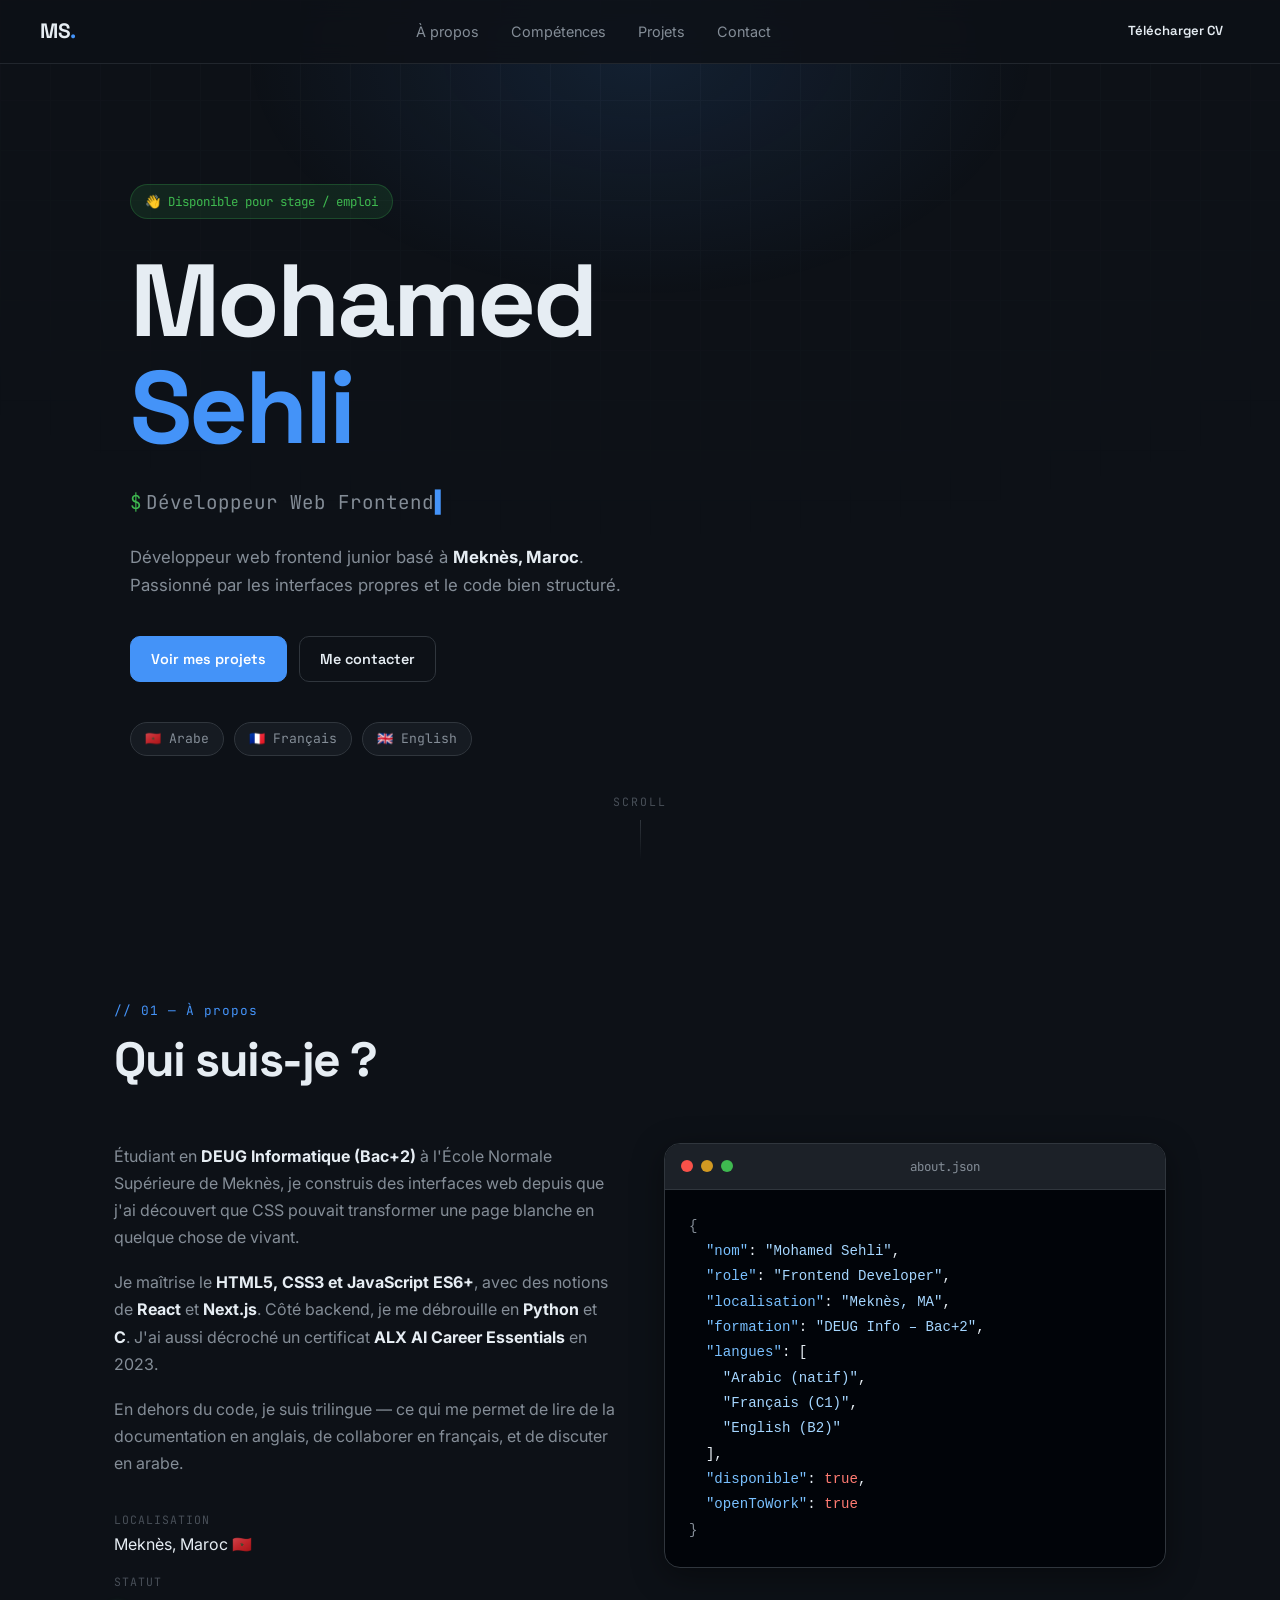
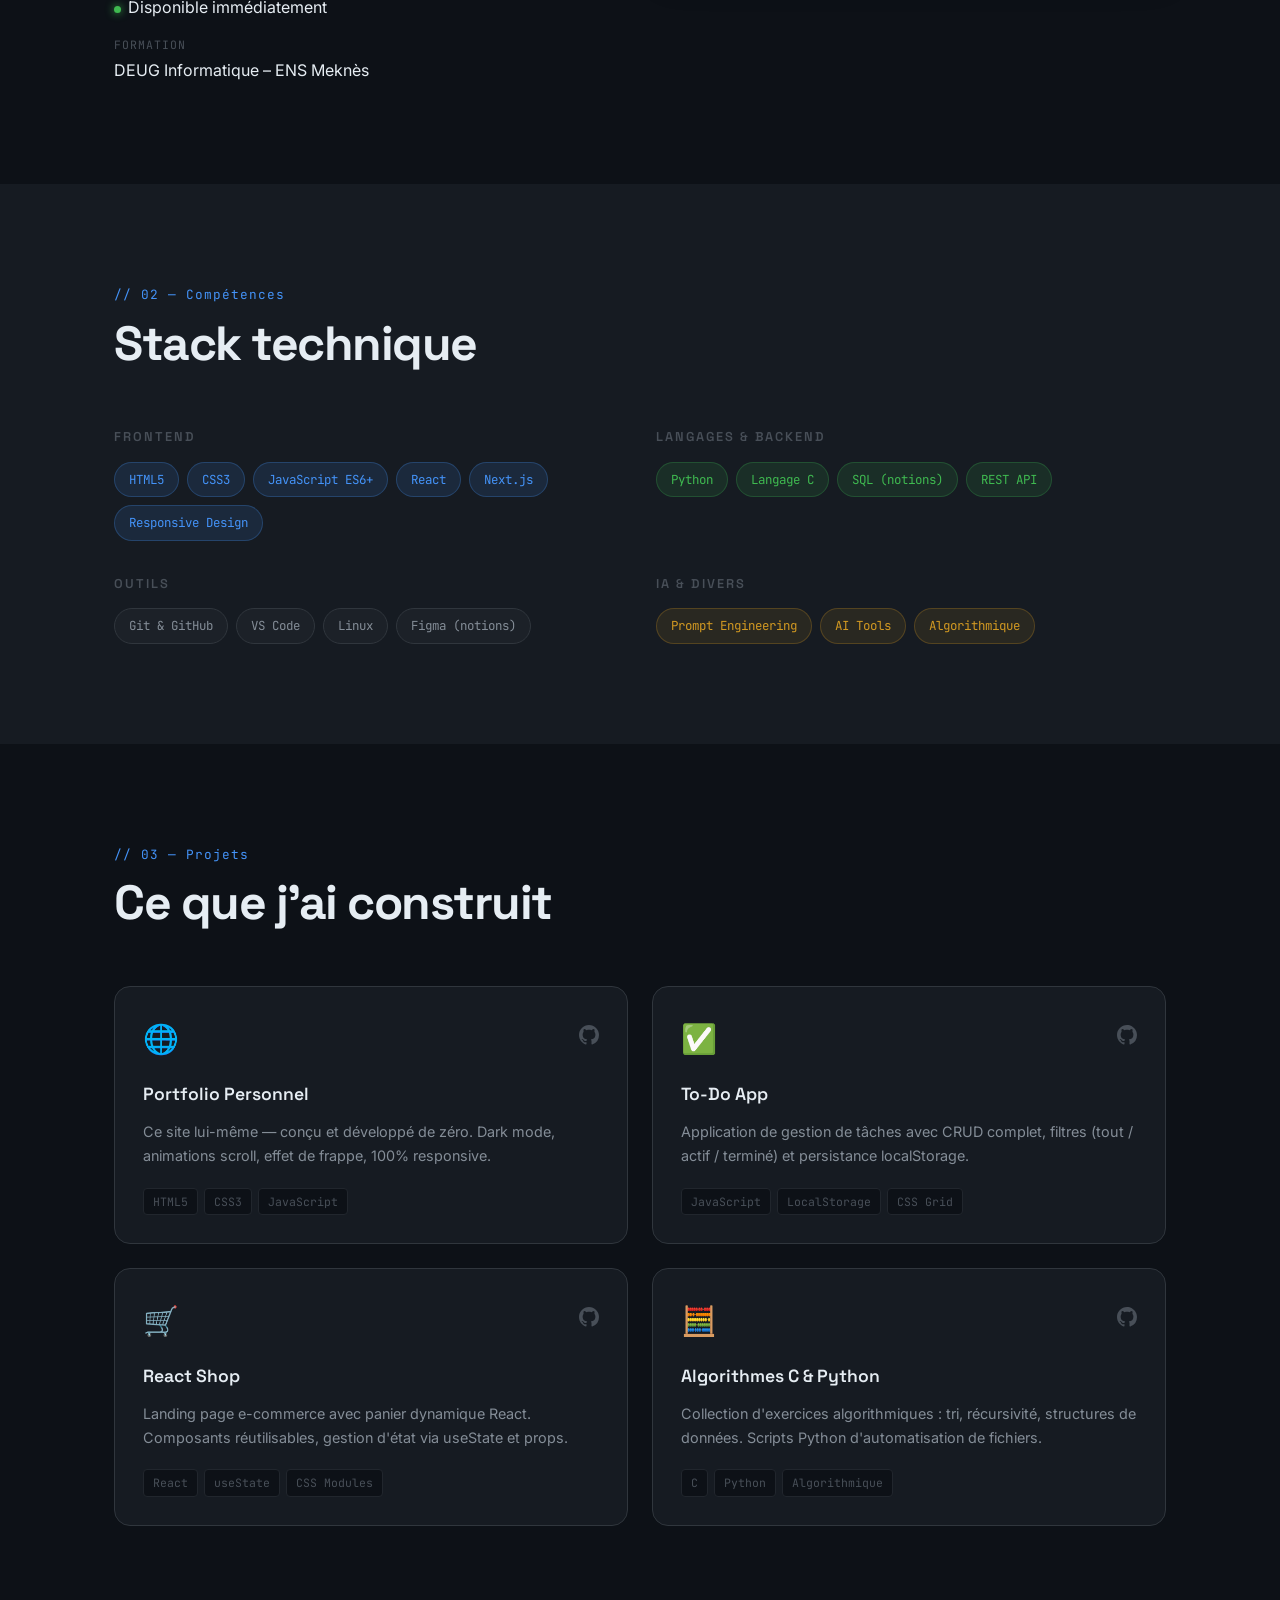
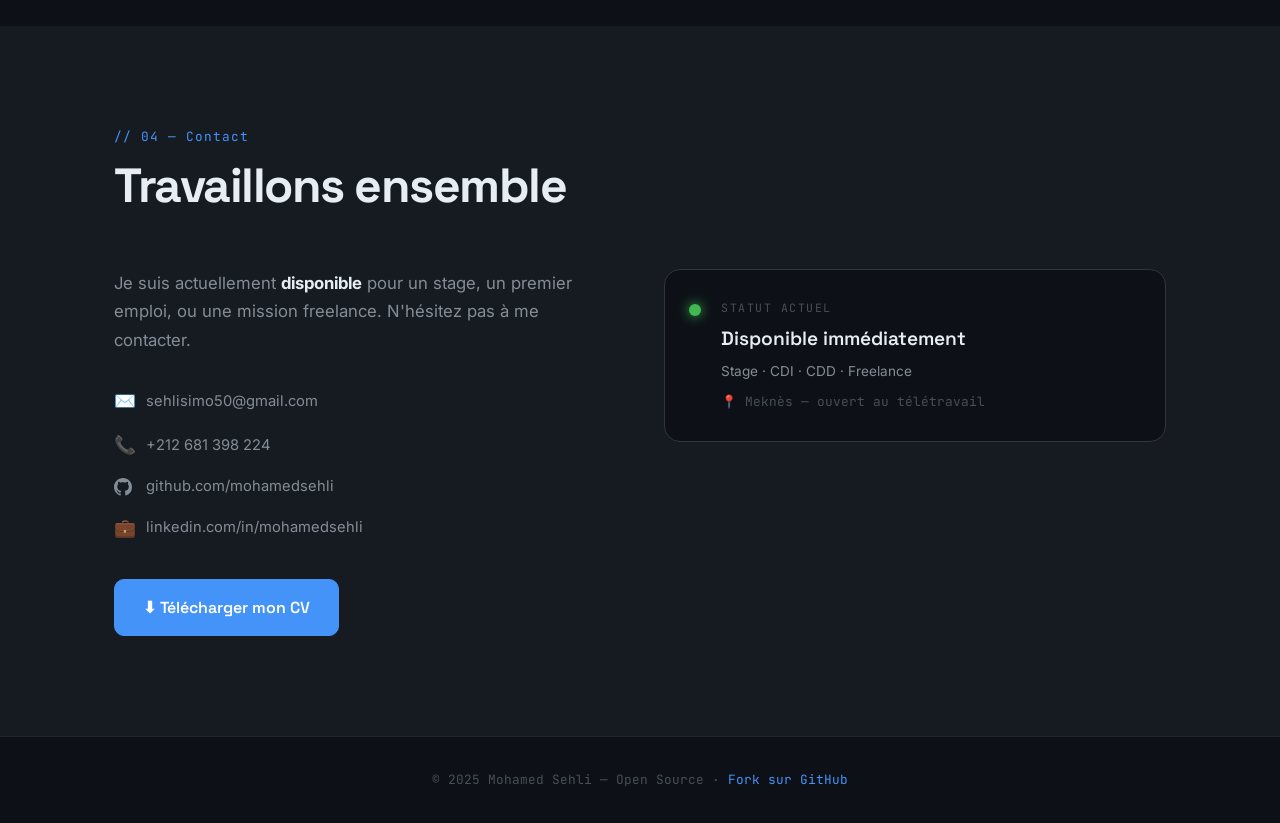
==== index.html @ 4b91928d "first commit" ====
<!DOCTYPE html>
<html lang="fr">
<head>
  <meta charset="UTF-8" />
  <meta name="viewport" content="width=device-width, initial-scale=1.0" />
  <title>Mohamed Sehli – Développeur Web Frontend</title>
  <meta name="description" content="Portfolio de Mohamed Sehli, développeur web frontend junior basé à Meknès, Maroc." />
  <link rel="preconnect" href="https://fonts.googleapis.com" />
  <link rel="preconnect" href="https://fonts.gstatic.com" crossorigin />
  <link href="https://fonts.googleapis.com/css2?family=Space+Grotesk:wght@400;500;600;700&family=Inter:wght@400;500&family=JetBrains+Mono:wght@400;500&display=swap" rel="stylesheet" />
  <link rel="stylesheet" href="style.css" />
</head>
<body>

  <!-- NAV -->
  <nav class="nav" id="nav">
    <div class="nav__logo">MS<span class="accent">.</span></div>
    <ul class="nav__links">
      <li><a href="#about">À propos</a></li>
      <li><a href="#skills">Compétences</a></li>
      <li><a href="#projects">Projets</a></li>
      <li><a href="#contact">Contact</a></li>
    </ul>
    <a href="cv/Mohamed_Sehli_CV_Dev.pdf" download class="btn btn--sm">
      Télécharger CV
    </a>
    <button class="nav__burger" id="burger" aria-label="Menu">
      <span></span><span></span><span></span>
    </button>
  </nav>

  <!-- MOBILE MENU -->
  <div class="mobile-menu" id="mobileMenu">
    <ul>
      <li><a href="#about" class="mobile-link">À propos</a></li>
      <li><a href="#skills" class="mobile-link">Compétences</a></li>
      <li><a href="#projects" class="mobile-link">Projets</a></li>
      <li><a href="#contact" class="mobile-link">Contact</a></li>
      <li><a href="cv/Mohamed_Sehli_CV_Dev.pdf" download class="btn btn--sm mobile-link">Télécharger CV</a></li>
    </ul>
  </div>

  <!-- HERO -->
  <section class="hero" id="home">
    <div class="hero__bg">
      <div class="hero__grid"></div>
      <div class="hero__glow"></div>
    </div>
    <div class="hero__content">
      <span class="hero__tag mono">👋 Disponible pour stage / emploi</span>
      <h1 class="hero__name">Mohamed<br /><span class="accent">Sehli</span></h1>
      <div class="hero__role mono">
        <span class="prompt">$ </span><span id="typed"></span><span class="cursor">▌</span>
      </div>
      <p class="hero__desc">
        Développeur web frontend junior basé à <strong>Meknès, Maroc</strong>.<br />
        Passionné par les interfaces propres et le code bien structuré.
      </p>
      <div class="hero__actions">
        <a href="#projects" class="btn btn--primary">Voir mes projets</a>
        <a href="#contact" class="btn btn--ghost">Me contacter</a>
      </div>
      <div class="hero__langs">
        <span class="lang-badge">🇲🇦 Arabe</span>
        <span class="lang-badge">🇫🇷 Français</span>
        <span class="lang-badge">🇬🇧 English</span>
      </div>
    </div>
    <div class="hero__scroll">
      <span>Scroll</span>
      <div class="hero__scroll-line"></div>
    </div>
  </section>

  <!-- ABOUT -->
  <section class="section" id="about">
    <div class="container">
      <div class="section__header reveal">
        <span class="section__eyebrow mono">// 01 — À propos</span>
        <h2 class="section__title">Qui suis-je ?</h2>
      </div>
      <div class="about__grid">
        <div class="about__text reveal">
          <p>
            Étudiant en <strong>DEUG Informatique (Bac+2)</strong> à l'École Normale Supérieure de Meknès,
            je construis des interfaces web depuis que j'ai découvert que CSS pouvait transformer
            une page blanche en quelque chose de vivant.
          </p>
          <p>
            Je maîtrise le <strong>HTML5, CSS3 et JavaScript ES6+</strong>, avec des notions de
            <strong>React</strong> et <strong>Next.js</strong>. Côté backend, je me débrouille en
            <strong>Python</strong> et <strong>C</strong>. J'ai aussi décroché un certificat
            <strong>ALX AI Career Essentials</strong> en 2023.
          </p>
          <p>
            En dehors du code, je suis trilingue — ce qui me permet de lire de la documentation
            en anglais, de collaborer en français, et de discuter en arabe.
          </p>
          <div class="about__meta">
            <div class="meta-item">
              <span class="meta-label mono">Localisation</span>
              <span>Meknès, Maroc 🇲🇦</span>
            </div>
            <div class="meta-item">
              <span class="meta-label mono">Statut</span>
              <span class="status-dot">Disponible immédiatement</span>
            </div>
            <div class="meta-item">
              <span class="meta-label mono">Formation</span>
              <span>DEUG Informatique – ENS Meknès</span>
            </div>
          </div>
        </div>
        <div class="about__card reveal">
          <div class="terminal">
            <div class="terminal__bar">
              <span class="dot dot--red"></span>
              <span class="dot dot--yellow"></span>
              <span class="dot dot--green"></span>
              <span class="terminal__title mono">about.json</span>
            </div>
            <pre class="terminal__code"><code><span class="t-brace">{</span>
  <span class="t-key">"nom"</span>: <span class="t-str">"Mohamed Sehli"</span>,
  <span class="t-key">"role"</span>: <span class="t-str">"Frontend Developer"</span>,
  <span class="t-key">"localisation"</span>: <span class="t-str">"Meknès, MA"</span>,
  <span class="t-key">"formation"</span>: <span class="t-str">"DEUG Info – Bac+2"</span>,
  <span class="t-key">"langues"</span>: [
    <span class="t-str">"Arabic (natif)"</span>,
    <span class="t-str">"Français (C1)"</span>,
    <span class="t-str">"English (B2)"</span>
  ],
  <span class="t-key">"disponible"</span>: <span class="t-bool">true</span>,
  <span class="t-key">"openToWork"</span>: <span class="t-bool">true</span>
<span class="t-brace">}</span></code></pre>
          </div>
        </div>
      </div>
    </div>
  </section>

  <!-- SKILLS -->
  <section class="section section--alt" id="skills">
    <div class="container">
      <div class="section__header reveal">
        <span class="section__eyebrow mono">// 02 — Compétences</span>
        <h2 class="section__title">Stack technique</h2>
      </div>
      <div class="skills__grid">
        <div class="skill-group reveal">
          <h3 class="skill-group__title">Frontend</h3>
          <div class="skill-tags">
            <span class="skill-tag skill-tag--primary">HTML5</span>
            <span class="skill-tag skill-tag--primary">CSS3</span>
            <span class="skill-tag skill-tag--primary">JavaScript ES6+</span>
            <span class="skill-tag skill-tag--primary">React</span>
            <span class="skill-tag skill-tag--primary">Next.js</span>
            <span class="skill-tag skill-tag--primary">Responsive Design</span>
          </div>
        </div>
        <div class="skill-group reveal">
          <h3 class="skill-group__title">Langages & Backend</h3>
          <div class="skill-tags">
            <span class="skill-tag skill-tag--secondary">Python</span>
            <span class="skill-tag skill-tag--secondary">Langage C</span>
            <span class="skill-tag skill-tag--secondary">SQL (notions)</span>
            <span class="skill-tag skill-tag--secondary">REST API</span>
          </div>
        </div>
        <div class="skill-group reveal">
          <h3 class="skill-group__title">Outils</h3>
          <div class="skill-tags">
            <span class="skill-tag skill-tag--neutral">Git & GitHub</span>
            <span class="skill-tag skill-tag--neutral">VS Code</span>
            <span class="skill-tag skill-tag--neutral">Linux</span>
            <span class="skill-tag skill-tag--neutral">Figma (notions)</span>
          </div>
        </div>
        <div class="skill-group reveal">
          <h3 class="skill-group__title">IA & Divers</h3>
          <div class="skill-tags">
            <span class="skill-tag skill-tag--accent">Prompt Engineering</span>
            <span class="skill-tag skill-tag--accent">AI Tools</span>
            <span class="skill-tag skill-tag--accent">Algorithmique</span>
          </div>
        </div>
      </div>
    </div>
  </section>

  <!-- PROJECTS -->
  <section class="section" id="projects">
    <div class="container">
      <div class="section__header reveal">
        <span class="section__eyebrow mono">// 03 — Projets</span>
        <h2 class="section__title">Ce que j'ai construit</h2>
      </div>
      <div class="projects__grid">

        <article class="project-card reveal">
          <div class="project-card__header">
            <div class="project-card__icon">🌐</div>
            <div class="project-card__links">
              <a href="https://github.com/mohamedsehli/portfolio" target="_blank" rel="noopener" title="Code source">
                <svg width="20" height="20" viewBox="0 0 24 24" fill="currentColor"><path d="M12 0C5.37 0 0 5.37 0 12c0 5.31 3.435 9.795 8.205 11.385.6.105.825-.255.825-.57 0-.285-.015-1.23-.015-2.235-3.015.555-3.795-.735-4.035-1.41-.135-.345-.72-1.41-1.23-1.695-.42-.225-1.02-.78-.015-.795.945-.015 1.62.87 1.845 1.23 1.08 1.815 2.805 1.305 3.495.99.105-.78.42-1.305.765-1.605-2.67-.3-5.46-1.335-5.46-5.925 0-1.305.465-2.385 1.23-3.225-.12-.3-.54-1.53.12-3.18 0 0 1.005-.315 3.3 1.23.96-.27 1.98-.405 3-.405s2.04.135 3 .405c2.295-1.56 3.3-1.23 3.3-1.23.66 1.65.24 2.88.12 3.18.765.84 1.23 1.905 1.23 3.225 0 4.605-2.805 5.625-5.475 5.925.435.375.81 1.095.81 2.22 0 1.605-.015 2.895-.015 3.3 0 .315.225.69.825.57A12.02 12.02 0 0 0 24 12c0-6.63-5.37-12-12-12z"/></svg>
              </a>
            </div>
          </div>
          <h3 class="project-card__title">Portfolio Personnel</h3>
          <p class="project-card__desc">
            Ce site lui-même — conçu et développé de zéro. Dark mode, animations scroll, effet de frappe, 100% responsive.
          </p>
          <div class="project-card__stack">
            <span class="stack-tag">HTML5</span>
            <span class="stack-tag">CSS3</span>
            <span class="stack-tag">JavaScript</span>
          </div>
        </article>

        <article class="project-card reveal">
          <div class="project-card__header">
            <div class="project-card__icon">✅</div>
            <div class="project-card__links">
              <a href="https://github.com/mohamedsehli/todo-app" target="_blank" rel="noopener" title="Code source">
                <svg width="20" height="20" viewBox="0 0 24 24" fill="currentColor"><path d="M12 0C5.37 0 0 5.37 0 12c0 5.31 3.435 9.795 8.205 11.385.6.105.825-.255.825-.57 0-.285-.015-1.23-.015-2.235-3.015.555-3.795-.735-4.035-1.41-.135-.345-.72-1.41-1.23-1.695-.42-.225-1.02-.78-.015-.795.945-.015 1.62.87 1.845 1.23 1.08 1.815 2.805 1.305 3.495.99.105-.78.42-1.305.765-1.605-2.67-.3-5.46-1.335-5.46-5.925 0-1.305.465-2.385 1.23-3.225-.12-.3-.54-1.53.12-3.18 0 0 1.005-.315 3.3 1.23.96-.27 1.98-.405 3-.405s2.04.135 3 .405c2.295-1.56 3.3-1.23 3.3-1.23.66 1.65.24 2.88.12 3.18.765.84 1.23 1.905 1.23 3.225 0 4.605-2.805 5.625-5.475 5.925.435.375.81 1.095.81 2.22 0 1.605-.015 2.895-.015 3.3 0 .315.225.69.825.57A12.02 12.02 0 0 0 24 12c0-6.63-5.37-12-12-12z"/></svg>
              </a>
            </div>
          </div>
          <h3 class="project-card__title">To-Do App</h3>
          <p class="project-card__desc">
            Application de gestion de tâches avec CRUD complet, filtres (tout / actif / terminé) et persistance localStorage.
          </p>
          <div class="project-card__stack">
            <span class="stack-tag">JavaScript</span>
            <span class="stack-tag">LocalStorage</span>
            <span class="stack-tag">CSS Grid</span>
          </div>
        </article>

        <article class="project-card reveal">
          <div class="project-card__header">
            <div class="project-card__icon">🛒</div>
            <div class="project-card__links">
              <a href="https://github.com/mohamedsehli/react-shop" target="_blank" rel="noopener" title="Code source">
                <svg width="20" height="20" viewBox="0 0 24 24" fill="currentColor"><path d="M12 0C5.37 0 0 5.37 0 12c0 5.31 3.435 9.795 8.205 11.385.6.105.825-.255.825-.57 0-.285-.015-1.23-.015-2.235-3.015.555-3.795-.735-4.035-1.41-.135-.345-.72-1.41-1.23-1.695-.42-.225-1.02-.78-.015-.795.945-.015 1.62.87 1.845 1.23 1.08 1.815 2.805 1.305 3.495.99.105-.78.42-1.305.765-1.605-2.67-.3-5.46-1.335-5.46-5.925 0-1.305.465-2.385 1.23-3.225-.12-.3-.54-1.53.12-3.18 0 0 1.005-.315 3.3 1.23.96-.27 1.98-.405 3-.405s2.04.135 3 .405c2.295-1.56 3.3-1.23 3.3-1.23.66 1.65.24 2.88.12 3.18.765.84 1.23 1.905 1.23 3.225 0 4.605-2.805 5.625-5.475 5.925.435.375.81 1.095.81 2.22 0 1.605-.015 2.895-.015 3.3 0 .315.225.69.825.57A12.02 12.02 0 0 0 24 12c0-6.63-5.37-12-12-12z"/></svg>
              </a>
            </div>
          </div>
          <h3 class="project-card__title">React Shop</h3>
          <p class="project-card__desc">
            Landing page e-commerce avec panier dynamique React. Composants réutilisables, gestion d'état via useState et props.
          </p>
          <div class="project-card__stack">
            <span class="stack-tag">React</span>
            <span class="stack-tag">useState</span>
            <span class="stack-tag">CSS Modules</span>
          </div>
        </article>

        <article class="project-card reveal">
          <div class="project-card__header">
            <div class="project-card__icon">🧮</div>
            <div class="project-card__links">
              <a href="https://github.com/mohamedsehli/algorithms-c-python" target="_blank" rel="noopener" title="Code source">
                <svg width="20" height="20" viewBox="0 0 24 24" fill="currentColor"><path d="M12 0C5.37 0 0 5.37 0 12c0 5.31 3.435 9.795 8.205 11.385.6.105.825-.255.825-.57 0-.285-.015-1.23-.015-2.235-3.015.555-3.795-.735-4.035-1.41-.135-.345-.72-1.41-1.23-1.695-.42-.225-1.02-.78-.015-.795.945-.015 1.62.87 1.845 1.23 1.08 1.815 2.805 1.305 3.495.99.105-.78.42-1.305.765-1.605-2.67-.3-5.46-1.335-5.46-5.925 0-1.305.465-2.385 1.23-3.225-.12-.3-.54-1.53.12-3.18 0 0 1.005-.315 3.3 1.23.96-.27 1.98-.405 3-.405s2.04.135 3 .405c2.295-1.56 3.3-1.23 3.3-1.23.66 1.65.24 2.88.12 3.18.765.84 1.23 1.905 1.23 3.225 0 4.605-2.805 5.625-5.475 5.925.435.375.81 1.095.81 2.22 0 1.605-.015 2.895-.015 3.3 0 .315.225.69.825.57A12.02 12.02 0 0 0 24 12c0-6.63-5.37-12-12-12z"/></svg>
              </a>
            </div>
          </div>
          <h3 class="project-card__title">Algorithmes C & Python</h3>
          <p class="project-card__desc">
            Collection d'exercices algorithmiques : tri, récursivité, structures de données. Scripts Python d'automatisation de fichiers.
          </p>
          <div class="project-card__stack">
            <span class="stack-tag">C</span>
            <span class="stack-tag">Python</span>
            <span class="stack-tag">Algorithmique</span>
          </div>
        </article>

      </div>
    </div>
  </section>

  <!-- CONTACT -->
  <section class="section section--alt" id="contact">
    <div class="container">
      <div class="section__header reveal">
        <span class="section__eyebrow mono">// 04 — Contact</span>
        <h2 class="section__title">Travaillons ensemble</h2>
      </div>
      <div class="contact__grid">
        <div class="contact__text reveal">
          <p>
            Je suis actuellement <strong>disponible</strong> pour un stage, un premier emploi,
            ou une mission freelance. N'hésitez pas à me contacter.
          </p>
          <div class="contact__links">
            <a href="mailto:sehlisimo50@gmail.com" class="contact-link">
              <span class="contact-link__icon">✉️</span>
              <span>sehlisimo50@gmail.com</span>
            </a>
            <a href="tel:+212681398224" class="contact-link">
              <span class="contact-link__icon">📞</span>
              <span>+212 681 398 224</span>
            </a>
            <a href="https://github.com/mohamedsehli" target="_blank" rel="noopener" class="contact-link">
              <span class="contact-link__icon">
                <svg width="18" height="18" viewBox="0 0 24 24" fill="currentColor"><path d="M12 0C5.37 0 0 5.37 0 12c0 5.31 3.435 9.795 8.205 11.385.6.105.825-.255.825-.57 0-.285-.015-1.23-.015-2.235-3.015.555-3.795-.735-4.035-1.41-.135-.345-.72-1.41-1.23-1.695-.42-.225-1.02-.78-.015-.795.945-.015 1.62.87 1.845 1.23 1.08 1.815 2.805 1.305 3.495.99.105-.78.42-1.305.765-1.605-2.67-.3-5.46-1.335-5.46-5.925 0-1.305.465-2.385 1.23-3.225-.12-.3-.54-1.53.12-3.18 0 0 1.005-.315 3.3 1.23.96-.27 1.98-.405 3-.405s2.04.135 3 .405c2.295-1.56 3.3-1.23 3.3-1.23.66 1.65.24 2.88.12 3.18.765.84 1.23 1.905 1.23 3.225 0 4.605-2.805 5.625-5.475 5.925.435.375.81 1.095.81 2.22 0 1.605-.015 2.895-.015 3.3 0 .315.225.69.825.57A12.02 12.02 0 0 0 24 12c0-6.63-5.37-12-12-12z"/></svg>
              </span>
              <span>github.com/mohamedsehli</span>
            </a>
            <a href="https://linkedin.com/in/mohamedsehli" target="_blank" rel="noopener" class="contact-link">
              <span class="contact-link__icon">💼</span>
              <span>linkedin.com/in/mohamedsehli</span>
            </a>
          </div>
          <a href="cv/Mohamed_Sehli_CV_Dev.pdf" download class="btn btn--primary btn--lg">
            ⬇ Télécharger mon CV
          </a>
        </div>
        <div class="contact__card reveal">
          <div class="availability-card">
            <div class="availability-card__dot"></div>
            <div>
              <p class="availability-card__label mono">Statut actuel</p>
              <p class="availability-card__status">Disponible immédiatement</p>
              <p class="availability-card__detail">Stage · CDI · CDD · Freelance</p>
              <p class="availability-card__location">📍 Meknès — ouvert au télétravail</p>
            </div>
          </div>
        </div>
      </div>
    </div>
  </section>

  <!-- FOOTER -->
  <footer class="footer">
    <div class="container">
      <p class="mono">© 2025 Mohamed Sehli — Open Source · <a href="https://github.com/mohamedsehli/portfolio" target="_blank" rel="noopener">Fork sur GitHub</a></p>
    </div>
  </footer>

  <script src="script.js"></script>
</body>
</html>
---- style.css ----
/* ─────────────────────────────────────────
   TOKENS
───────────────────────────────────────── */
:root {
  --bg:          #0D1117;
  --surface:     #161B22;
  --surface-2:   #1C2128;
  --border:      #30363D;
  --border-soft: #21262D;
  --accent:      #4493F8;
  --accent-dim:  rgba(68,147,248,.12);
  --green:       #3FB950;
  --green-dim:   rgba(63,185,80,.12);
  --yellow:      #D29922;
  --red:         #F85149;
  --text:        #E6EDF3;
  --text-muted:  #848D97;
  --text-faint:  #484F58;
  --mono:        'JetBrains Mono', monospace;
  --sans:        'Space Grotesk', sans-serif;
  --body:        'Inter', sans-serif;
  --radius:      10px;
  --radius-lg:   16px;
  --shadow:      0 8px 32px rgba(0,0,0,.4);
}

/* ─────────────────────────────────────────
   RESET
───────────────────────────────────────── */
*, *::before, *::after { box-sizing: border-box; margin: 0; padding: 0; }
html { scroll-behavior: smooth; }
body {
  background: var(--bg);
  color: var(--text);
  font-family: var(--body);
  font-size: 1rem;
  line-height: 1.7;
  overflow-x: hidden;
}
a { color: inherit; text-decoration: none; }
img { display: block; max-width: 100%; }
ul { list-style: none; }

/* ─────────────────────────────────────────
   UTILITIES
───────────────────────────────────────── */
.container { max-width: 1100px; margin: 0 auto; padding: 0 24px; }
.mono { font-family: var(--mono); }
.accent { color: var(--accent); }

/* ─────────────────────────────────────────
   BUTTONS
───────────────────────────────────────── */
.btn {
  display: inline-flex;
  align-items: center;
  gap: 8px;
  padding: 10px 20px;
  border-radius: var(--radius);
  font-family: var(--sans);
  font-weight: 600;
  font-size: .9rem;
  cursor: pointer;
  transition: all .2s;
  border: 1.5px solid transparent;
}
.btn--sm { padding: 7px 16px; font-size: .82rem; }
.btn--lg { padding: 14px 28px; font-size: 1rem; }
.btn--primary {
  background: var(--accent);
  color: #fff;
  border-color: var(--accent);
}
.btn--primary:hover { background: #5BA3FF; transform: translateY(-1px); box-shadow: 0 4px 20px rgba(68,147,248,.35); }
.btn--ghost {
  background: transparent;
  color: var(--text);
  border-color: var(--border);
}
.btn--ghost:hover { border-color: var(--accent); color: var(--accent); }
.btn--sm.btn--ghost {
  color: var(--text-muted);
  border-color: var(--border);
  font-family: var(--mono);
}
.btn--sm.btn--ghost:hover { color: var(--accent); border-color: var(--accent); }

/* ─────────────────────────────────────────
   NAV
───────────────────────────────────────── */
.nav {
  position: fixed;
  top: 0; left: 0; right: 0;
  z-index: 100;
  display: flex;
  align-items: center;
  justify-content: space-between;
  padding: 0 40px;
  height: 64px;
  background: rgba(13,17,23,.85);
  backdrop-filter: blur(12px);
  border-bottom: 1px solid var(--border-soft);
  transition: background .3s;
}
.nav--scrolled { border-bottom-color: var(--border); }
.nav__logo {
  font-family: var(--sans);
  font-weight: 700;
  font-size: 1.3rem;
  letter-spacing: -0.5px;
}
.nav__links {
  display: flex;
  gap: 32px;
}
.nav__links a {
  font-size: .9rem;
  color: var(--text-muted);
  font-family: var(--body);
  transition: color .2s;
}
.nav__links a:hover { color: var(--text); }
.nav__burger {
  display: none;
  flex-direction: column;
  gap: 5px;
  background: none;
  border: none;
  cursor: pointer;
  padding: 4px;
}
.nav__burger span {
  display: block;
  width: 22px;
  height: 2px;
  background: var(--text);
  border-radius: 2px;
  transition: all .3s;
}

/* ─────────────────────────────────────────
   MOBILE MENU
───────────────────────────────────────── */
.mobile-menu {
  display: none;
  position: fixed;
  top: 64px; left: 0; right: 0;
  background: var(--surface);
  border-bottom: 1px solid var(--border);
  z-index: 99;
  padding: 16px 24px 24px;
}
.mobile-menu.open { display: block; }
.mobile-menu ul { display: flex; flex-direction: column; gap: 12px; }
.mobile-menu a {
  display: block;
  padding: 10px 0;
  color: var(--text-muted);
  font-size: 1rem;
  border-bottom: 1px solid var(--border-soft);
  transition: color .2s;
}
.mobile-menu a:hover { color: var(--text); }

/* ─────────────────────────────────────────
   HERO
───────────────────────────────────────── */
.hero {
  position: relative;
  min-height: 100vh;
  display: flex;
  flex-direction: column;
  align-items: flex-start;
  justify-content: center;
  padding: 120px 40px 80px;
  max-width: 1100px;
  margin: 0 auto;
  overflow: hidden;
}
.hero__bg {
  position: fixed;
  inset: 0;
  z-index: -1;
  pointer-events: none;
}
.hero__grid {
  position: absolute;
  inset: 0;
  background-image:
    linear-gradient(var(--border-soft) 1px, transparent 1px),
    linear-gradient(90deg, var(--border-soft) 1px, transparent 1px);
  background-size: 50px 50px;
  opacity: .35;
  mask-image: radial-gradient(ellipse 80% 60% at 50% 0%, black, transparent);
}
.hero__glow {
  position: absolute;
  top: -200px;
  left: 50%;
  transform: translateX(-50%);
  width: 800px;
  height: 500px;
  background: radial-gradient(ellipse at center, rgba(68,147,248,.12), transparent 70%);
}
.hero__tag {
  display: inline-flex;
  align-items: center;
  gap: 8px;
  background: var(--green-dim);
  color: var(--green);
  border: 1px solid rgba(63,185,80,.25);
  border-radius: 100px;
  padding: 6px 14px;
  font-size: .78rem;
  margin-bottom: 28px;
}
.hero__name {
  font-family: var(--sans);
  font-weight: 700;
  font-size: clamp(3rem, 8vw, 6.5rem);
  line-height: 1.05;
  letter-spacing: -3px;
  margin-bottom: 24px;
}
.hero__role {
  font-family: var(--mono);
  font-size: clamp(.95rem, 2vw, 1.2rem);
  color: var(--text-muted);
  margin-bottom: 24px;
  display: flex;
  align-items: center;
  gap: 0;
}
.prompt { color: var(--green); margin-right: 4px; }
.cursor {
  color: var(--accent);
  animation: blink .8s step-end infinite;
  margin-left: 1px;
}
@keyframes blink { 50% { opacity: 0; } }
.hero__desc {
  max-width: 520px;
  color: var(--text-muted);
  font-size: 1.05rem;
  margin-bottom: 36px;
  line-height: 1.7;
}
.hero__desc strong { color: var(--text); }
.hero__actions { display: flex; gap: 12px; flex-wrap: wrap; margin-bottom: 40px; }
.hero__langs {
  display: flex;
  gap: 10px;
  flex-wrap: wrap;
}
.lang-badge {
  background: var(--surface);
  border: 1px solid var(--border);
  border-radius: 100px;
  padding: 5px 14px;
  font-size: .82rem;
  color: var(--text-muted);
  font-family: var(--mono);
}
.hero__scroll {
  position: absolute;
  bottom: 40px;
  left: 50%;
  transform: translateX(-50%);
  display: flex;
  flex-direction: column;
  align-items: center;
  gap: 8px;
  color: var(--text-faint);
  font-family: var(--mono);
  font-size: .72rem;
  letter-spacing: 2px;
  text-transform: uppercase;
}
.hero__scroll-line {
  width: 1px;
  height: 40px;
  background: linear-gradient(to bottom, var(--border), transparent);
  animation: scrollDrop 2s ease-in-out infinite;
}
@keyframes scrollDrop {
  0%, 100% { transform: scaleY(1); opacity: 1; }
  50% { transform: scaleY(.6); opacity: .4; }
}

/* ─────────────────────────────────────────
   SECTIONS
───────────────────────────────────────── */
.section { padding: 100px 0; }
.section--alt { background: var(--surface); }
.section__header { margin-bottom: 56px; }
.section__eyebrow {
  display: block;
  font-size: .8rem;
  color: var(--accent);
  margin-bottom: 12px;
  letter-spacing: 1px;
}
.section__title {
  font-family: var(--sans);
  font-weight: 700;
  font-size: clamp(2rem, 4vw, 3rem);
  letter-spacing: -1.5px;
  line-height: 1.1;
}

/* ─────────────────────────────────────────
   ABOUT
───────────────────────────────────────── */
.about__grid {
  display: grid;
  grid-template-columns: 1fr 1fr;
  gap: 48px;
  align-items: start;
}
.about__text p {
  color: var(--text-muted);
  margin-bottom: 18px;
}
.about__text strong { color: var(--text); }
.about__meta {
  margin-top: 32px;
  display: flex;
  flex-direction: column;
  gap: 14px;
}
.meta-item {
  display: flex;
  flex-direction: column;
  gap: 2px;
}
.meta-label {
  font-size: .72rem;
  color: var(--text-faint);
  letter-spacing: 1px;
  text-transform: uppercase;
}
.status-dot::before {
  content: '';
  display: inline-block;
  width: 7px; height: 7px;
  border-radius: 50%;
  background: var(--green);
  margin-right: 7px;
  box-shadow: 0 0 8px var(--green);
}

/* TERMINAL */
.terminal {
  background: #010409;
  border: 1px solid var(--border);
  border-radius: var(--radius-lg);
  overflow: hidden;
  box-shadow: var(--shadow);
}
.terminal__bar {
  display: flex;
  align-items: center;
  gap: 8px;
  padding: 12px 16px;
  background: var(--surface-2);
  border-bottom: 1px solid var(--border);
}
.dot { width: 12px; height: 12px; border-radius: 50%; }
.dot--red    { background: var(--red); }
.dot--yellow { background: var(--yellow); }
.dot--green  { background: var(--green); }
.terminal__title {
  font-size: .78rem;
  color: var(--text-muted);
  margin-left: auto;
  margin-right: auto;
}
.terminal__code {
  padding: 24px;
  font-size: .88rem;
  line-height: 1.8;
  white-space: pre;
  overflow-x: auto;
}
.t-key   { color: #79C0FF; }
.t-str   { color: #A5D6FF; }
.t-bool  { color: #FF7B72; }
.t-brace { color: var(--text-muted); }

/* ─────────────────────────────────────────
   SKILLS
───────────────────────────────────────── */
.skills__grid {
  display: grid;
  grid-template-columns: 1fr 1fr;
  gap: 32px;
}
.skill-group__title {
  font-family: var(--sans);
  font-size: .8rem;
  font-weight: 600;
  color: var(--text-faint);
  text-transform: uppercase;
  letter-spacing: 2px;
  margin-bottom: 14px;
}
.skill-tags { display: flex; flex-wrap: wrap; gap: 8px; }
.skill-tag {
  font-family: var(--mono);
  font-size: .78rem;
  padding: 6px 14px;
  border-radius: 100px;
  border: 1px solid;
}
.skill-tag--primary  { color: var(--accent);  background: var(--accent-dim);  border-color: rgba(68,147,248,.25); }
.skill-tag--secondary{ color: var(--green);   background: var(--green-dim);   border-color: rgba(63,185,80,.25); }
.skill-tag--neutral  { color: var(--text-muted); background: var(--surface-2); border-color: var(--border); }
.skill-tag--accent   { color: var(--yellow);  background: rgba(210,153,34,.1); border-color: rgba(210,153,34,.25); }

/* ─────────────────────────────────────────
   PROJECTS
───────────────────────────────────────── */
.projects__grid {
  display: grid;
  grid-template-columns: repeat(2, 1fr);
  gap: 24px;
}
.project-card {
  background: var(--surface);
  border: 1px solid var(--border);
  border-radius: var(--radius-lg);
  padding: 28px;
  transition: border-color .25s, transform .25s, box-shadow .25s;
  cursor: default;
}
.project-card:hover {
  border-color: var(--accent);
  transform: translateY(-3px);
  box-shadow: 0 12px 40px rgba(68,147,248,.12);
}
.project-card__header {
  display: flex;
  align-items: center;
  justify-content: space-between;
  margin-bottom: 16px;
}
.project-card__icon { font-size: 1.8rem; }
.project-card__links a {
  color: var(--text-faint);
  transition: color .2s;
}
.project-card__links a:hover { color: var(--accent); }
.project-card__title {
  font-family: var(--sans);
  font-weight: 600;
  font-size: 1.1rem;
  margin-bottom: 10px;
}
.project-card__desc {
  color: var(--text-muted);
  font-size: .9rem;
  line-height: 1.65;
  margin-bottom: 20px;
}
.project-card__stack { display: flex; flex-wrap: wrap; gap: 6px; }
.stack-tag {
  font-family: var(--mono);
  font-size: .72rem;
  color: var(--text-faint);
  background: var(--bg);
  border: 1px solid var(--border-soft);
  border-radius: 4px;
  padding: 3px 9px;
}

/* ─────────────────────────────────────────
   CONTACT
───────────────────────────────────────── */
.contact__grid {
  display: grid;
  grid-template-columns: 1fr 1fr;
  gap: 48px;
  align-items: start;
}
.contact__text p {
  color: var(--text-muted);
  font-size: 1.05rem;
  margin-bottom: 32px;
}
.contact__text strong { color: var(--text); }
.contact__links {
  display: flex;
  flex-direction: column;
  gap: 14px;
  margin-bottom: 36px;
}
.contact-link {
  display: flex;
  align-items: center;
  gap: 12px;
  color: var(--text-muted);
  font-size: .92rem;
  transition: color .2s;
}
.contact-link:hover { color: var(--accent); }
.contact-link__icon {
  display: flex;
  align-items: center;
  font-size: 1.1rem;
  width: 20px;
}
.availability-card {
  background: var(--bg);
  border: 1px solid var(--border);
  border-radius: var(--radius-lg);
  padding: 28px 28px 28px 24px;
  display: flex;
  gap: 20px;
  align-items: flex-start;
}
.availability-card__dot {
  width: 12px; height: 12px;
  border-radius: 50%;
  background: var(--green);
  box-shadow: 0 0 12px var(--green);
  margin-top: 6px;
  flex-shrink: 0;
  animation: pulse 2s ease-in-out infinite;
}
@keyframes pulse {
  0%, 100% { box-shadow: 0 0 6px var(--green); }
  50%       { box-shadow: 0 0 20px var(--green), 0 0 6px var(--green); }
}
.availability-card__label {
  font-size: .72rem;
  color: var(--text-faint);
  text-transform: uppercase;
  letter-spacing: 1.5px;
  margin-bottom: 6px;
}
.availability-card__status {
  font-family: var(--sans);
  font-weight: 600;
  font-size: 1.2rem;
  color: var(--text);
  margin-bottom: 4px;
}
.availability-card__detail {
  font-size: .85rem;
  color: var(--text-muted);
  margin-bottom: 8px;
}
.availability-card__location {
  font-family: var(--mono);
  font-size: .8rem;
  color: var(--text-faint);
}

/* ─────────────────────────────────────────
   FOOTER
───────────────────────────────────────── */
.footer {
  padding: 32px 0;
  border-top: 1px solid var(--border-soft);
  text-align: center;
}
.footer p {
  font-size: .8rem;
  color: var(--text-faint);
}
.footer a { color: var(--accent); }
.footer a:hover { text-decoration: underline; }

/* ─────────────────────────────────────────
   REVEAL ANIMATIONS
───────────────────────────────────────── */
.reveal {
  opacity: 0;
  transform: translateY(24px);
  transition: opacity .6s ease, transform .6s ease;
}
.reveal.visible {
  opacity: 1;
  transform: translateY(0);
}

/* ─────────────────────────────────────────
   RESPONSIVE
───────────────────────────────────────── */
@media (max-width: 768px) {
  .nav { padding: 0 20px; }
  .nav__links, .nav > .btn { display: none; }
  .nav__burger { display: flex; }

  .hero { padding: 100px 20px 60px; }
  .hero__name { letter-spacing: -2px; }

  .about__grid,
  .skills__grid,
  .projects__grid,
  .contact__grid { grid-template-columns: 1fr; gap: 32px; }

  .section { padding: 72px 0; }
  .section__title { font-size: 2rem; }

  .hero__scroll { display: none; }
}
@media (max-width: 480px) {
  .hero__actions { flex-direction: column; }
  .btn--lg { width: 100%; justify-content: center; }
}

@media (prefers-reduced-motion: reduce) {
  *, *::before, *::after { animation-duration: .01ms !important; transition-duration: .01ms !important; }
}
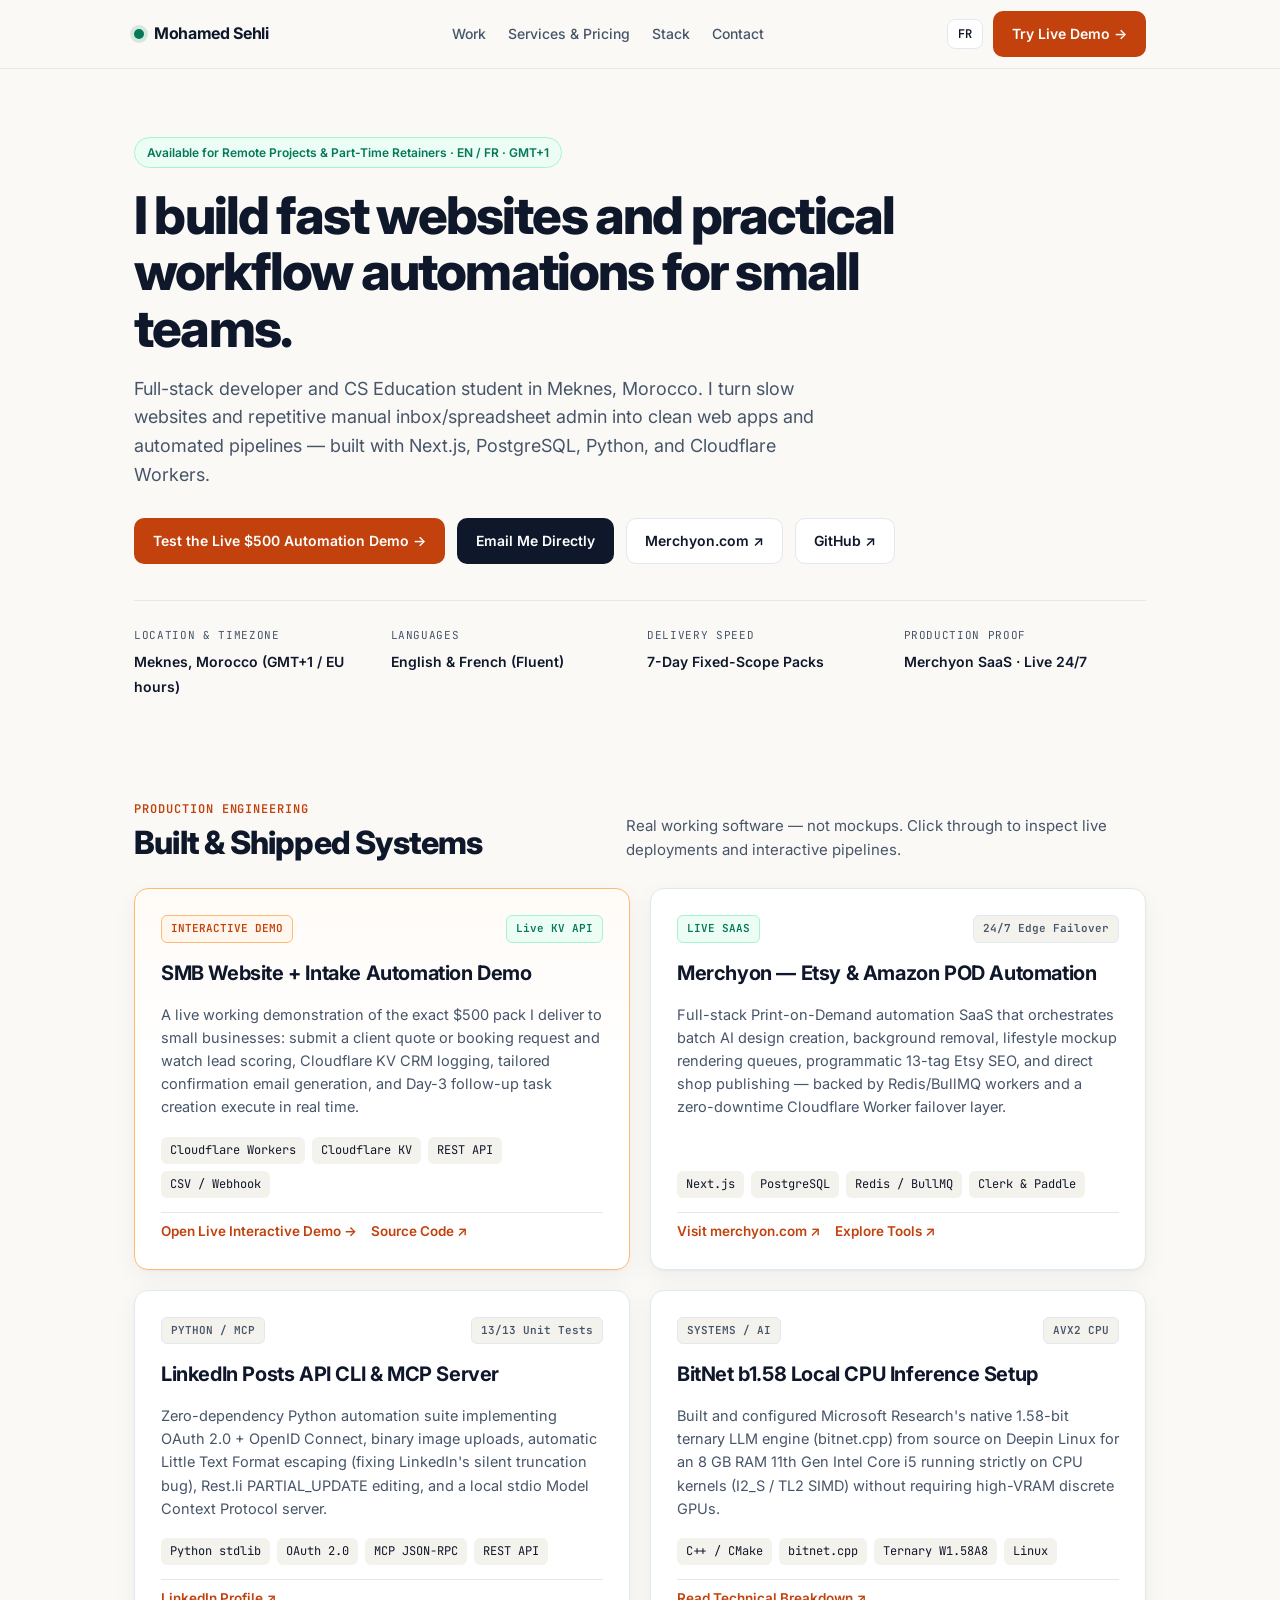
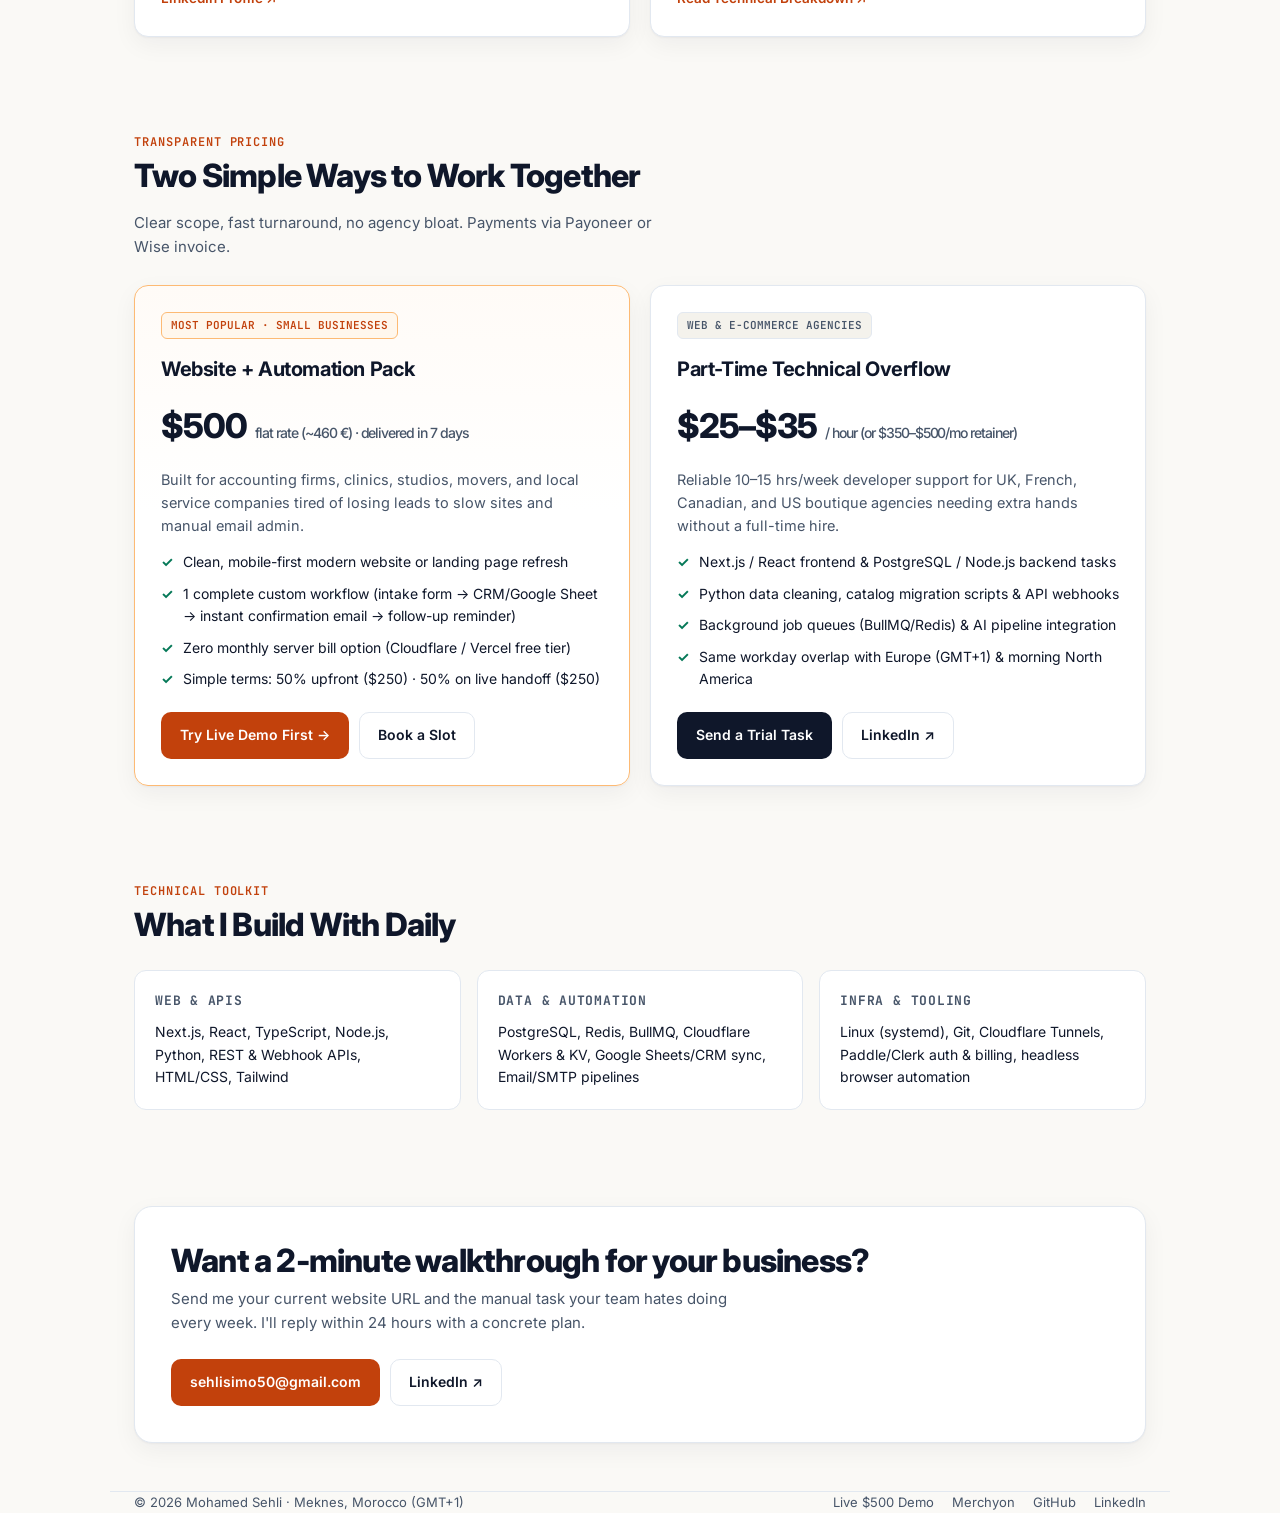
==== commit eabef728: "Rebuild portfolio in light editorial style with live interactive $500 automation demo" ====
--- a/index.html
+++ b/index.html
@@ -1,344 +1,595 @@
 <!DOCTYPE html>
-<html lang="fr">
+<html lang="en">
 <head>
   <meta charset="UTF-8" />
   <meta name="viewport" content="width=device-width, initial-scale=1.0" />
-  <title>Mohamed Sehli – Développeur Web Frontend</title>
-  <meta name="description" content="Portfolio de Mohamed Sehli, développeur web frontend junior basé à Meknès, Maroc." />
+  <title>Mohamed Sehli — Full-Stack & Workflow Automation Engineer</title>
+  <meta name="description" content="Mohamed Sehli builds fast websites, Next.js & PostgreSQL systems, and custom workflow automations for small businesses and agencies (English & French, GMT+1)." />
+  <meta property="og:title" content="Mohamed Sehli — Full-Stack & Workflow Automation Engineer" />
+  <meta property="og:description" content="Production SaaS (Merchyon), $500 Website + Automation Pack for SMBs, and part-time agency engineering overflow." />
+  <meta property="og:type" content="website" />
   <link rel="preconnect" href="https://fonts.googleapis.com" />
   <link rel="preconnect" href="https://fonts.gstatic.com" crossorigin />
-  <link href="https://fonts.googleapis.com/css2?family=Space+Grotesk:wght@400;500;600;700&family=Inter:wght@400;500&family=JetBrains+Mono:wght@400;500&display=swap" rel="stylesheet" />
-  <link rel="stylesheet" href="style.css" />
+  <link href="https://fonts.googleapis.com/css2?family=Inter:wght@400;500;600;700;800&family=JetBrains+Mono:wght@400;500;600&display=swap" rel="stylesheet" />
+  <style>
+    :root {
+      --bg: #FAF9F6;
+      --surface: #FFFFFF;
+      --surface-soft: #F4F2EC;
+      --ink: #0F172A;
+      --ink-muted: #475569;
+      --border: #E2E8F0;
+      --accent: #C2410C;
+      --accent-soft: #FFF7ED;
+      --emerald: #047857;
+      --emerald-soft: #ECFDF5;
+      --radius: 14px;
+      --shadow: 0 1px 2px rgba(15, 23, 42, 0.04), 0 8px 24px rgba(15, 23, 42, 0.05);
+    }
+    * { box-sizing: border-box; margin: 0; padding: 0; }
+    html { scroll-behavior: smooth; }
+    body {
+      font-family: 'Inter', -apple-system, BlinkMacSystemFont, sans-serif;
+      background: var(--bg);
+      color: var(--ink);
+      line-height: 1.6;
+      -webkit-font-smoothing: antialiased;
+    }
+    a { color: inherit; text-decoration: none; }
+    .container { max-width: 1060px; margin: 0 auto; padding: 0 24px; }
+
+    /* Nav */
+    header {
+      position: sticky; top: 0; z-index: 20;
+      background: rgba(250, 249, 246, 0.9);
+      backdrop-filter: blur(10px);
+      border-bottom: 1px solid var(--border);
+    }
+    .nav {
+      display: flex; align-items: center; justify-content: space-between;
+      height: 68px; gap: 16px;
+    }
+    .brand {
+      display: flex; align-items: center; gap: 10px;
+      font-weight: 700; font-size: 16px; letter-spacing: -0.02em;
+    }
+    .brand-dot {
+      width: 10px; height: 10px; border-radius: 999px;
+      background: var(--emerald);
+      box-shadow: 0 0 0 4px rgba(4, 120, 87, 0.14);
+    }
+    .nav-links {
+      display: flex; align-items: center; gap: 22px;
+      font-size: 14px; font-weight: 500; color: var(--ink-muted);
+    }
+    .nav-links a:hover { color: var(--ink); }
+    .nav-actions { display: flex; align-items: center; gap: 10px; }
+    .lang-btn {
+      border: 1px solid var(--border); background: var(--surface);
+      color: var(--ink); font-size: 12px; font-weight: 600;
+      font-family: 'JetBrains Mono', monospace;
+      padding: 6px 10px; border-radius: 8px; cursor: pointer;
+    }
+    .lang-btn:hover { border-color: #CBD5E1; }
+
+    /* Buttons */
+    .btn {
+      display: inline-flex; align-items: center; justify-content: center; gap: 8px;
+      font-size: 14px; font-weight: 600; padding: 11px 18px;
+      border-radius: 10px; border: 1px solid transparent; cursor: pointer;
+      transition: transform 0.12s ease, background 0.15s ease, border-color 0.15s ease;
+    }
+    .btn:hover { transform: translateY(-1px); }
+    .btn-primary { background: var(--ink); color: #FFFFFF; }
+    .btn-primary:hover { background: #1E293B; }
+    .btn-accent { background: var(--accent); color: #FFFFFF; }
+    .btn-accent:hover { background: #9A3412; }
+    .btn-outline { background: var(--surface); color: var(--ink); border-color: var(--border); }
+    .btn-outline:hover { border-color: #94A3B8; }
+
+    /* Hero */
+    .hero { padding: 68px 0 52px; }
+    .eyebrow {
+      display: inline-flex; align-items: center; gap: 8px;
+      background: var(--emerald-soft); color: var(--emerald);
+      border: 1px solid #A7F3D0; border-radius: 999px;
+      padding: 5px 12px; font-size: 12px; font-weight: 600;
+      margin-bottom: 20px;
+    }
+    h1 {
+      font-size: clamp(32px, 5vw, 52px);
+      line-height: 1.08; letter-spacing: -0.035em;
+      font-weight: 800; max-width: 820px; margin-bottom: 18px;
+    }
+    .hero-sub {
+      font-size: 18px; color: var(--ink-muted); max-width: 680px;
+      margin-bottom: 28px;
+    }
+    .hero-ctas { display: flex; flex-wrap: wrap; gap: 12px; margin-bottom: 36px; }
+    .meta-strip {
+      display: grid; grid-template-columns: repeat(4, minmax(0, 1fr));
+      gap: 14px; padding-top: 26px; border-top: 1px solid var(--border);
+    }
+    .meta-item span {
+      display: block; font-size: 11px; text-transform: uppercase;
+      letter-spacing: 0.06em; color: var(--ink-muted);
+      font-family: 'JetBrains Mono', monospace; margin-bottom: 4px;
+    }
+    .meta-item strong { font-size: 14px; font-weight: 600; }
+
+    /* Sections */
+    section { padding: 48px 0; }
+    .section-head {
+      display: flex; align-items: flex-end; justify-content: space-between;
+      gap: 16px; margin-bottom: 26px; flex-wrap: wrap;
+    }
+    .section-tag {
+      font-family: 'JetBrains Mono', monospace; font-size: 12px; font-weight: 600;
+      color: var(--accent); text-transform: uppercase; letter-spacing: 0.08em;
+      margin-bottom: 6px;
+    }
+    h2 {
+      font-size: clamp(24px, 3vw, 32px); letter-spacing: -0.025em;
+      font-weight: 800; line-height: 1.15;
+    }
+    .section-desc { color: var(--ink-muted); font-size: 15px; max-width: 520px; }
+
+    /* Cards Grid */
+    .grid-2 { display: grid; grid-template-columns: repeat(2, minmax(0, 1fr)); gap: 20px; }
+    .card {
+      background: var(--surface); border: 1px solid var(--border);
+      border-radius: var(--radius); padding: 26px; box-shadow: var(--shadow);
+      display: flex; flex-direction: column; gap: 14px;
+    }
+    .card-highlight {
+      border-color: #FDBA74;
+      background: linear-gradient(180deg, #FFFBF7 0%, #FFFFFF 45%);
+    }
+    .card-top {
+      display: flex; align-items: center; justify-content: space-between; gap: 12px;
+    }
+    .badge {
+      display: inline-block; font-size: 11px; font-weight: 600;
+      font-family: 'JetBrains Mono', monospace;
+      padding: 4px 9px; border-radius: 6px;
+      background: var(--surface-soft); color: var(--ink-muted);
+      border: 1px solid var(--border);
+    }
+    .badge-live { background: var(--emerald-soft); color: var(--emerald); border-color: #A7F3D0; }
+    .badge-hot { background: var(--accent-soft); color: var(--accent); border-color: #FDBA74; }
+    .card h3 { font-size: 20px; font-weight: 700; letter-spacing: -0.02em; }
+    .card p { font-size: 14.5px; color: var(--ink-muted); }
+    .chips { display: flex; flex-wrap: wrap; gap: 7px; margin-top: auto; padding-top: 4px; }
+    .chip {
+      font-size: 12px; font-family: 'JetBrains Mono', monospace;
+      padding: 4px 9px; border-radius: 6px;
+      background: var(--surface-soft); color: var(--ink);
+    }
+    .card-links {
+      display: flex; flex-wrap: wrap; gap: 14px; padding-top: 8px;
+      border-top: 1px solid var(--border); font-size: 13.5px; font-weight: 600;
+    }
+    .card-links a { color: var(--accent); }
+    .card-links a:hover { text-decoration: underline; }
+
+    /* Offer Cards */
+    .price {
+      font-size: 34px; font-weight: 800; letter-spacing: -0.03em;
+      display: flex; align-items: baseline; gap: 8px;
+    }
+    .price small { font-size: 14px; font-weight: 500; color: var(--ink-muted); }
+    .check-list { list-style: none; display: flex; flex-direction: column; gap: 9px; }
+    .check-list li {
+      font-size: 14px; color: var(--ink); padding-left: 22px; position: relative;
+    }
+    .check-list li::before {
+      content: "✓"; position: absolute; left: 0; top: 0;
+      color: var(--emerald); font-weight: 700;
+    }
+
+    /* Stack Band */
+    .stack-grid {
+      display: grid; grid-template-columns: repeat(3, minmax(0, 1fr)); gap: 16px;
+    }
+    .stack-box {
+      background: var(--surface); border: 1px solid var(--border);
+      border-radius: 12px; padding: 20px;
+    }
+    .stack-box h4 {
+      font-size: 13px; font-family: 'JetBrains Mono', monospace;
+      text-transform: uppercase; letter-spacing: 0.06em;
+      color: var(--ink-muted); margin-bottom: 10px;
+    }
+    .stack-box p { font-size: 14px; color: var(--ink); }
+
+    /* Contact CTA */
+    .cta-box {
+      background: var(--surface); border: 1px solid var(--border);
+      border-radius: 18px; padding: 36px; box-shadow: var(--shadow);
+      display: flex; align-items: center; justify-content: space-between;
+      gap: 24px; flex-wrap: wrap;
+    }
+    .cta-box h2 { margin-bottom: 8px; }
+    .cta-box p { color: var(--ink-muted); max-width: 560px; font-size: 15px; }
+
+    footer {
+      border-top: 1px solid var(--border);
+      padding: 28px 0 42px; margin-top: 24px;
+      font-size: 13px; color: var(--ink-muted);
+      display: flex; justify-content: space-between; align-items: center;
+      flex-wrap: wrap; gap: 12px;
+    }
+    footer a:hover { color: var(--ink); text-decoration: underline; }
+
+    @media (max-width: 820px) {
+      .grid-2, .stack-grid { grid-template-columns: 1fr; }
+      .meta-strip { grid-template-columns: repeat(2, minmax(0, 1fr)); }
+      .nav-links { display: none; }
+      .hero { padding: 42px 0 36px; }
+      .cta-box { padding: 24px; }
+    }
+  </style>
 </head>
 <body>
-
-  <!-- NAV -->
-  <nav class="nav" id="nav">
-    <div class="nav__logo">MS<span class="accent">.</span></div>
-    <ul class="nav__links">
-      <li><a href="#about">À propos</a></li>
-      <li><a href="#skills">Compétences</a></li>
-      <li><a href="#projects">Projets</a></li>
-      <li><a href="#contact">Contact</a></li>
-    </ul>
-    <a href="cv/Mohamed_Sehli_CV_Dev.pdf" download class="btn btn--sm">
-      Télécharger CV
-    </a>
-    <button class="nav__burger" id="burger" aria-label="Menu">
-      <span></span><span></span><span></span>
-    </button>
-  </nav>
-
-  <!-- MOBILE MENU -->
-  <div class="mobile-menu" id="mobileMenu">
-    <ul>
-      <li><a href="#about" class="mobile-link">À propos</a></li>
-      <li><a href="#skills" class="mobile-link">Compétences</a></li>
-      <li><a href="#projects" class="mobile-link">Projets</a></li>
-      <li><a href="#contact" class="mobile-link">Contact</a></li>
-      <li><a href="cv/Mohamed_Sehli_CV_Dev.pdf" download class="btn btn--sm mobile-link">Télécharger CV</a></li>
-    </ul>
-  </div>
-
-  <!-- HERO -->
-  <section class="hero" id="home">
-    <div class="hero__bg">
-      <div class="hero__grid"></div>
-      <div class="hero__glow"></div>
+  <header>
+    <div class="container nav">
+      <a class="brand" href="/">
+        <span class="brand-dot" aria-hidden="true"></span>
+        <span>Mohamed Sehli</span>
+      </a>
+      <nav class="nav-links" aria-label="Primary">
+        <a href="#work" data-i18n="nav_work">Work</a>
+        <a href="#offers" data-i18n="nav_offers">Services & Pricing</a>
+        <a href="#stack" data-i18n="nav_stack">Stack</a>
+        <a href="#contact" data-i18n="nav_contact">Contact</a>
+      </nav>
+      <div class="nav-actions">
+        <button id="langToggle" class="lang-btn" type="button" aria-label="Switch language">FR</button>
+        <a class="btn btn-accent" href="/demo" data-i18n="nav_demo">Try Live Demo →</a>
+      </div>
     </div>
-    <div class="hero__content">
-      <span class="hero__tag mono">👋 Disponible pour stage / emploi</span>
-      <h1 class="hero__name">Mohamed<br /><span class="accent">Sehli</span></h1>
-      <div class="hero__role mono">
-        <span class="prompt">$ </span><span id="typed"></span><span class="cursor">▌</span>
-      </div>
-      <p class="hero__desc">
-        Développeur web frontend junior basé à <strong>Meknès, Maroc</strong>.<br />
-        Passionné par les interfaces propres et le code bien structuré.
+  </header>
+
+  <main class="container">
+    <section class="hero">
+      <div class="eyebrow" data-i18n="hero_badge">Available for Remote Projects & Part-Time Retainers · EN / FR · GMT+1</div>
+      <h1 data-i18n="hero_title">I build fast websites and practical workflow automations for small teams.</h1>
+      <p class="hero-sub" data-i18n="hero_sub">
+        Full-stack developer and CS Education student in Meknes, Morocco. I turn slow websites and repetitive manual inbox/spreadsheet admin into clean web apps and automated pipelines — built with Next.js, PostgreSQL, Python, and Cloudflare Workers.
       </p>
-      <div class="hero__actions">
-        <a href="#projects" class="btn btn--primary">Voir mes projets</a>
-        <a href="#contact" class="btn btn--ghost">Me contacter</a>
-      </div>
-      <div class="hero__langs">
-        <span class="lang-badge">🇲🇦 Arabe</span>
-        <span class="lang-badge">🇫🇷 Français</span>
-        <span class="lang-badge">🇬🇧 English</span>
-      </div>
-    </div>
-    <div class="hero__scroll">
-      <span>Scroll</span>
-      <div class="hero__scroll-line"></div>
-    </div>
-  </section>
-
-  <!-- ABOUT -->
-  <section class="section" id="about">
-    <div class="container">
-      <div class="section__header reveal">
-        <span class="section__eyebrow mono">// 01 — À propos</span>
-        <h2 class="section__title">Qui suis-je ?</h2>
-      </div>
-      <div class="about__grid">
-        <div class="about__text reveal">
-          <p>
-            Étudiant en <strong>DEUG Informatique (Bac+2)</strong> à l'École Normale Supérieure de Meknès,
-            je construis des interfaces web depuis que j'ai découvert que CSS pouvait transformer
-            une page blanche en quelque chose de vivant.
+      <div class="hero-ctas">
+        <a class="btn btn-accent" href="/demo" data-i18n="cta_demo">Test the Live $500 Automation Demo →</a>
+        <a class="btn btn-primary" href="mailto:sehlisimo50@gmail.com?subject=Website%20%2B%20Automation%20Pack%20Inquiry" data-i18n="cta_email">Email Me Directly</a>
+        <a class="btn btn-outline" href="https://merchyon.com" target="_blank" rel="noopener">Merchyon.com ↗</a>
+        <a class="btn btn-outline" href="https://github.com/simosehli2" target="_blank" rel="noopener">GitHub ↗</a>
+      </div>
+
+      <div class="meta-strip">
+        <div class="meta-item">
+          <span data-i18n="meta_1_k">Location & Timezone</span>
+          <strong data-i18n="meta_1_v">Meknes, Morocco (GMT+1 / EU hours)</strong>
+        </div>
+        <div class="meta-item">
+          <span data-i18n="meta_2_k">Languages</span>
+          <strong data-i18n="meta_2_v">English & French (Fluent)</strong>
+        </div>
+        <div class="meta-item">
+          <span data-i18n="meta_3_k">Delivery Speed</span>
+          <strong data-i18n="meta_3_v">7-Day Fixed-Scope Packs</strong>
+        </div>
+        <div class="meta-item">
+          <span data-i18n="meta_4_k">Production Proof</span>
+          <strong data-i18n="meta_4_v">Merchyon SaaS · Live 24/7</strong>
+        </div>
+      </div>
+    </section>
+
+    <section id="work">
+      <div class="section-head">
+        <div>
+          <div class="section-tag" data-i18n="work_tag">Production Engineering</div>
+          <h2 data-i18n="work_title">Built & Shipped Systems</h2>
+        </div>
+        <p class="section-desc" data-i18n="work_desc">Real working software — not mockups. Click through to inspect live deployments and interactive pipelines.</p>
+      </div>
+
+      <div class="grid-2">
+        <article class="card card-highlight">
+          <div class="card-top">
+            <span class="badge badge-hot" data-i18n="p1_badge">INTERACTIVE DEMO</span>
+            <span class="badge badge-live">Live KV API</span>
+          </div>
+          <h3 data-i18n="p1_title">SMB Website + Intake Automation Demo</h3>
+          <p data-i18n="p1_desc">
+            A live working demonstration of the exact $500 pack I deliver to small businesses: submit a client quote or booking request and watch lead scoring, Cloudflare KV CRM logging, tailored confirmation email generation, and Day-3 follow-up task creation execute in real time.
           </p>
-          <p>
-            Je maîtrise le <strong>HTML5, CSS3 et JavaScript ES6+</strong>, avec des notions de
-            <strong>React</strong> et <strong>Next.js</strong>. Côté backend, je me débrouille en
-            <strong>Python</strong> et <strong>C</strong>. J'ai aussi décroché un certificat
-            <strong>ALX AI Career Essentials</strong> en 2023.
+          <div class="chips">
+            <span class="chip">Cloudflare Workers</span>
+            <span class="chip">Cloudflare KV</span>
+            <span class="chip">REST API</span>
+            <span class="chip">CSV / Webhook</span>
+          </div>
+          <div class="card-links">
+            <a href="/demo" data-i18n="p1_cta">Open Live Interactive Demo →</a>
+            <a href="https://github.com/simosehli2/portfolio" target="_blank" rel="noopener">Source Code ↗</a>
+          </div>
+        </article>
+
+        <article class="card">
+          <div class="card-top">
+            <span class="badge badge-live">LIVE SAAS</span>
+            <span class="badge">24/7 Edge Failover</span>
+          </div>
+          <h3>Merchyon — Etsy & Amazon POD Automation</h3>
+          <p data-i18n="p2_desc">
+            Full-stack Print-on-Demand automation SaaS that orchestrates batch AI design creation, background removal, lifestyle mockup rendering queues, programmatic 13-tag Etsy SEO, and direct shop publishing — backed by Redis/BullMQ workers and a zero-downtime Cloudflare Worker failover layer.
           </p>
-          <p>
-            En dehors du code, je suis trilingue — ce qui me permet de lire de la documentation
-            en anglais, de collaborer en français, et de discuter en arabe.
+          <div class="chips">
+            <span class="chip">Next.js</span>
+            <span class="chip">PostgreSQL</span>
+            <span class="chip">Redis / BullMQ</span>
+            <span class="chip">Clerk & Paddle</span>
+          </div>
+          <div class="card-links">
+            <a href="https://merchyon.com" target="_blank" rel="noopener">Visit merchyon.com ↗</a>
+            <a href="https://merchyon.com/features" target="_blank" rel="noopener" data-i18n="p2_cta2">Explore Tools ↗</a>
+          </div>
+        </article>
+
+        <article class="card">
+          <div class="card-top">
+            <span class="badge">PYTHON / MCP</span>
+            <span class="badge">13/13 Unit Tests</span>
+          </div>
+          <h3 data-i18n="p3_title">LinkedIn Posts API CLI & MCP Server</h3>
+          <p data-i18n="p3_desc">
+            Zero-dependency Python automation suite implementing OAuth 2.0 + OpenID Connect, binary image uploads, automatic Little Text Format escaping (fixing LinkedIn's silent truncation bug), Rest.li PARTIAL_UPDATE editing, and a local stdio Model Context Protocol server.
           </p>
-          <div class="about__meta">
-            <div class="meta-item">
-              <span class="meta-label mono">Localisation</span>
-              <span>Meknès, Maroc 🇲🇦</span>
-            </div>
-            <div class="meta-item">
-              <span class="meta-label mono">Statut</span>
-              <span class="status-dot">Disponible immédiatement</span>
-            </div>
-            <div class="meta-item">
-              <span class="meta-label mono">Formation</span>
-              <span>DEUG Informatique – ENS Meknès</span>
-            </div>
-          </div>
-        </div>
-        <div class="about__card reveal">
-          <div class="terminal">
-            <div class="terminal__bar">
-              <span class="dot dot--red"></span>
-              <span class="dot dot--yellow"></span>
-              <span class="dot dot--green"></span>
-              <span class="terminal__title mono">about.json</span>
-            </div>
-            <pre class="terminal__code"><code><span class="t-brace">{</span>
-  <span class="t-key">"nom"</span>: <span class="t-str">"Mohamed Sehli"</span>,
-  <span class="t-key">"role"</span>: <span class="t-str">"Frontend Developer"</span>,
-  <span class="t-key">"localisation"</span>: <span class="t-str">"Meknès, MA"</span>,
-  <span class="t-key">"formation"</span>: <span class="t-str">"DEUG Info – Bac+2"</span>,
-  <span class="t-key">"langues"</span>: [
-    <span class="t-str">"Arabic (natif)"</span>,
-    <span class="t-str">"Français (C1)"</span>,
-    <span class="t-str">"English (B2)"</span>
-  ],
-  <span class="t-key">"disponible"</span>: <span class="t-bool">true</span>,
-  <span class="t-key">"openToWork"</span>: <span class="t-bool">true</span>
-<span class="t-brace">}</span></code></pre>
-          </div>
-        </div>
-      </div>
-    </div>
-  </section>
-
-  <!-- SKILLS -->
-  <section class="section section--alt" id="skills">
-    <div class="container">
-      <div class="section__header reveal">
-        <span class="section__eyebrow mono">// 02 — Compétences</span>
-        <h2 class="section__title">Stack technique</h2>
-      </div>
-      <div class="skills__grid">
-        <div class="skill-group reveal">
-          <h3 class="skill-group__title">Frontend</h3>
-          <div class="skill-tags">
-            <span class="skill-tag skill-tag--primary">HTML5</span>
-            <span class="skill-tag skill-tag--primary">CSS3</span>
-            <span class="skill-tag skill-tag--primary">JavaScript ES6+</span>
-            <span class="skill-tag skill-tag--primary">React</span>
-            <span class="skill-tag skill-tag--primary">Next.js</span>
-            <span class="skill-tag skill-tag--primary">Responsive Design</span>
-          </div>
-        </div>
-        <div class="skill-group reveal">
-          <h3 class="skill-group__title">Langages & Backend</h3>
-          <div class="skill-tags">
-            <span class="skill-tag skill-tag--secondary">Python</span>
-            <span class="skill-tag skill-tag--secondary">Langage C</span>
-            <span class="skill-tag skill-tag--secondary">SQL (notions)</span>
-            <span class="skill-tag skill-tag--secondary">REST API</span>
-          </div>
-        </div>
-        <div class="skill-group reveal">
-          <h3 class="skill-group__title">Outils</h3>
-          <div class="skill-tags">
-            <span class="skill-tag skill-tag--neutral">Git & GitHub</span>
-            <span class="skill-tag skill-tag--neutral">VS Code</span>
-            <span class="skill-tag skill-tag--neutral">Linux</span>
-            <span class="skill-tag skill-tag--neutral">Figma (notions)</span>
-          </div>
-        </div>
-        <div class="skill-group reveal">
-          <h3 class="skill-group__title">IA & Divers</h3>
-          <div class="skill-tags">
-            <span class="skill-tag skill-tag--accent">Prompt Engineering</span>
-            <span class="skill-tag skill-tag--accent">AI Tools</span>
-            <span class="skill-tag skill-tag--accent">Algorithmique</span>
-          </div>
-        </div>
-      </div>
-    </div>
-  </section>
-
-  <!-- PROJECTS -->
-  <section class="section" id="projects">
-    <div class="container">
-      <div class="section__header reveal">
-        <span class="section__eyebrow mono">// 03 — Projets</span>
-        <h2 class="section__title">Ce que j'ai construit</h2>
-      </div>
-      <div class="projects__grid">
-
-        <article class="project-card reveal">
-          <div class="project-card__header">
-            <div class="project-card__icon">🌐</div>
-            <div class="project-card__links">
-              <a href="https://github.com/mohamedsehli/portfolio" target="_blank" rel="noopener" title="Code source">
-                <svg width="20" height="20" viewBox="0 0 24 24" fill="currentColor"><path d="M12 0C5.37 0 0 5.37 0 12c0 5.31 3.435 9.795 8.205 11.385.6.105.825-.255.825-.57 0-.285-.015-1.23-.015-2.235-3.015.555-3.795-.735-4.035-1.41-.135-.345-.72-1.41-1.23-1.695-.42-.225-1.02-.78-.015-.795.945-.015 1.62.87 1.845 1.23 1.08 1.815 2.805 1.305 3.495.99.105-.78.42-1.305.765-1.605-2.67-.3-5.46-1.335-5.46-5.925 0-1.305.465-2.385 1.23-3.225-.12-.3-.54-1.53.12-3.18 0 0 1.005-.315 3.3 1.23.96-.27 1.98-.405 3-.405s2.04.135 3 .405c2.295-1.56 3.3-1.23 3.3-1.23.66 1.65.24 2.88.12 3.18.765.84 1.23 1.905 1.23 3.225 0 4.605-2.805 5.625-5.475 5.925.435.375.81 1.095.81 2.22 0 1.605-.015 2.895-.015 3.3 0 .315.225.69.825.57A12.02 12.02 0 0 0 24 12c0-6.63-5.37-12-12-12z"/></svg>
-              </a>
-            </div>
-          </div>
-          <h3 class="project-card__title">Portfolio Personnel</h3>
-          <p class="project-card__desc">
-            Ce site lui-même — conçu et développé de zéro. Dark mode, animations scroll, effet de frappe, 100% responsive.
+          <div class="chips">
+            <span class="chip">Python stdlib</span>
+            <span class="chip">OAuth 2.0</span>
+            <span class="chip">MCP JSON-RPC</span>
+            <span class="chip">REST API</span>
+          </div>
+          <div class="card-links">
+            <a href="https://www.linkedin.com/in/mohamed-sehli" target="_blank" rel="noopener">LinkedIn Profile ↗</a>
+          </div>
+        </article>
+
+        <article class="card">
+          <div class="card-top">
+            <span class="badge">SYSTEMS / AI</span>
+            <span class="badge">AVX2 CPU</span>
+          </div>
+          <h3 data-i18n="p4_title">BitNet b1.58 Local CPU Inference Setup</h3>
+          <p data-i18n="p4_desc">
+            Built and configured Microsoft Research's native 1.58-bit ternary LLM engine (bitnet.cpp) from source on Deepin Linux for an 8 GB RAM 11th Gen Intel Core i5 running strictly on CPU kernels (I2_S / TL2 SIMD) without requiring high-VRAM discrete GPUs.
           </p>
-          <div class="project-card__stack">
-            <span class="stack-tag">HTML5</span>
-            <span class="stack-tag">CSS3</span>
-            <span class="stack-tag">JavaScript</span>
+          <div class="chips">
+            <span class="chip">C++ / CMake</span>
+            <span class="chip">bitnet.cpp</span>
+            <span class="chip">Ternary W1.58A8</span>
+            <span class="chip">Linux</span>
+          </div>
+          <div class="card-links">
+            <a href="https://www.linkedin.com/feed/update/urn:li:share:7530665162572374017/" target="_blank" rel="noopener" data-i18n="p4_cta">Read Technical Breakdown ↗</a>
           </div>
         </article>
-
-        <article class="project-card reveal">
-          <div class="project-card__header">
-            <div class="project-card__icon">✅</div>
-            <div class="project-card__links">
-              <a href="https://github.com/mohamedsehli/todo-app" target="_blank" rel="noopener" title="Code source">
-                <svg width="20" height="20" viewBox="0 0 24 24" fill="currentColor"><path d="M12 0C5.37 0 0 5.37 0 12c0 5.31 3.435 9.795 8.205 11.385.6.105.825-.255.825-.57 0-.285-.015-1.23-.015-2.235-3.015.555-3.795-.735-4.035-1.41-.135-.345-.72-1.41-1.23-1.695-.42-.225-1.02-.78-.015-.795.945-.015 1.62.87 1.845 1.23 1.08 1.815 2.805 1.305 3.495.99.105-.78.42-1.305.765-1.605-2.67-.3-5.46-1.335-5.46-5.925 0-1.305.465-2.385 1.23-3.225-.12-.3-.54-1.53.12-3.18 0 0 1.005-.315 3.3 1.23.96-.27 1.98-.405 3-.405s2.04.135 3 .405c2.295-1.56 3.3-1.23 3.3-1.23.66 1.65.24 2.88.12 3.18.765.84 1.23 1.905 1.23 3.225 0 4.605-2.805 5.625-5.475 5.925.435.375.81 1.095.81 2.22 0 1.605-.015 2.895-.015 3.3 0 .315.225.69.825.57A12.02 12.02 0 0 0 24 12c0-6.63-5.37-12-12-12z"/></svg>
-              </a>
-            </div>
-          </div>
-          <h3 class="project-card__title">To-Do App</h3>
-          <p class="project-card__desc">
-            Application de gestion de tâches avec CRUD complet, filtres (tout / actif / terminé) et persistance localStorage.
-          </p>
-          <div class="project-card__stack">
-            <span class="stack-tag">JavaScript</span>
-            <span class="stack-tag">LocalStorage</span>
-            <span class="stack-tag">CSS Grid</span>
-          </div>
-        </article>
-
-        <article class="project-card reveal">
-          <div class="project-card__header">
-            <div class="project-card__icon">🛒</div>
-            <div class="project-card__links">
-              <a href="https://github.com/mohamedsehli/react-shop" target="_blank" rel="noopener" title="Code source">
-                <svg width="20" height="20" viewBox="0 0 24 24" fill="currentColor"><path d="M12 0C5.37 0 0 5.37 0 12c0 5.31 3.435 9.795 8.205 11.385.6.105.825-.255.825-.57 0-.285-.015-1.23-.015-2.235-3.015.555-3.795-.735-4.035-1.41-.135-.345-.72-1.41-1.23-1.695-.42-.225-1.02-.78-.015-.795.945-.015 1.62.87 1.845 1.23 1.08 1.815 2.805 1.305 3.495.99.105-.78.42-1.305.765-1.605-2.67-.3-5.46-1.335-5.46-5.925 0-1.305.465-2.385 1.23-3.225-.12-.3-.54-1.53.12-3.18 0 0 1.005-.315 3.3 1.23.96-.27 1.98-.405 3-.405s2.04.135 3 .405c2.295-1.56 3.3-1.23 3.3-1.23.66 1.65.24 2.88.12 3.18.765.84 1.23 1.905 1.23 3.225 0 4.605-2.805 5.625-5.475 5.925.435.375.81 1.095.81 2.22 0 1.605-.015 2.895-.015 3.3 0 .315.225.69.825.57A12.02 12.02 0 0 0 24 12c0-6.63-5.37-12-12-12z"/></svg>
-              </a>
-            </div>
-          </div>
-          <h3 class="project-card__title">React Shop</h3>
-          <p class="project-card__desc">
-            Landing page e-commerce avec panier dynamique React. Composants réutilisables, gestion d'état via useState et props.
-          </p>
-          <div class="project-card__stack">
-            <span class="stack-tag">React</span>
-            <span class="stack-tag">useState</span>
-            <span class="stack-tag">CSS Modules</span>
-          </div>
-        </article>
-
-        <article class="project-card reveal">
-          <div class="project-card__header">
-            <div class="project-card__icon">🧮</div>
-            <div class="project-card__links">
-              <a href="https://github.com/mohamedsehli/algorithms-c-python" target="_blank" rel="noopener" title="Code source">
-                <svg width="20" height="20" viewBox="0 0 24 24" fill="currentColor"><path d="M12 0C5.37 0 0 5.37 0 12c0 5.31 3.435 9.795 8.205 11.385.6.105.825-.255.825-.57 0-.285-.015-1.23-.015-2.235-3.015.555-3.795-.735-4.035-1.41-.135-.345-.72-1.41-1.23-1.695-.42-.225-1.02-.78-.015-.795.945-.015 1.62.87 1.845 1.23 1.08 1.815 2.805 1.305 3.495.99.105-.78.42-1.305.765-1.605-2.67-.3-5.46-1.335-5.46-5.925 0-1.305.465-2.385 1.23-3.225-.12-.3-.54-1.53.12-3.18 0 0 1.005-.315 3.3 1.23.96-.27 1.98-.405 3-.405s2.04.135 3 .405c2.295-1.56 3.3-1.23 3.3-1.23.66 1.65.24 2.88.12 3.18.765.84 1.23 1.905 1.23 3.225 0 4.605-2.805 5.625-5.475 5.925.435.375.81 1.095.81 2.22 0 1.605-.015 2.895-.015 3.3 0 .315.225.69.825.57A12.02 12.02 0 0 0 24 12c0-6.63-5.37-12-12-12z"/></svg>
-              </a>
-            </div>
-          </div>
-          <h3 class="project-card__title">Algorithmes C & Python</h3>
-          <p class="project-card__desc">
-            Collection d'exercices algorithmiques : tri, récursivité, structures de données. Scripts Python d'automatisation de fichiers.
-          </p>
-          <div class="project-card__stack">
-            <span class="stack-tag">C</span>
-            <span class="stack-tag">Python</span>
-            <span class="stack-tag">Algorithmique</span>
-          </div>
-        </article>
-
-      </div>
-    </div>
-  </section>
-
-  <!-- CONTACT -->
-  <section class="section section--alt" id="contact">
-    <div class="container">
-      <div class="section__header reveal">
-        <span class="section__eyebrow mono">// 04 — Contact</span>
-        <h2 class="section__title">Travaillons ensemble</h2>
-      </div>
-      <div class="contact__grid">
-        <div class="contact__text reveal">
-          <p>
-            Je suis actuellement <strong>disponible</strong> pour un stage, un premier emploi,
-            ou une mission freelance. N'hésitez pas à me contacter.
-          </p>
-          <div class="contact__links">
-            <a href="mailto:sehlisimo50@gmail.com" class="contact-link">
-              <span class="contact-link__icon">✉️</span>
-              <span>sehlisimo50@gmail.com</span>
-            </a>
-            <a href="tel:+212681398224" class="contact-link">
-              <span class="contact-link__icon">📞</span>
-              <span>+212 681 398 224</span>
-            </a>
-            <a href="https://github.com/mohamedsehli" target="_blank" rel="noopener" class="contact-link">
-              <span class="contact-link__icon">
-                <svg width="18" height="18" viewBox="0 0 24 24" fill="currentColor"><path d="M12 0C5.37 0 0 5.37 0 12c0 5.31 3.435 9.795 8.205 11.385.6.105.825-.255.825-.57 0-.285-.015-1.23-.015-2.235-3.015.555-3.795-.735-4.035-1.41-.135-.345-.72-1.41-1.23-1.695-.42-.225-1.02-.78-.015-.795.945-.015 1.62.87 1.845 1.23 1.08 1.815 2.805 1.305 3.495.99.105-.78.42-1.305.765-1.605-2.67-.3-5.46-1.335-5.46-5.925 0-1.305.465-2.385 1.23-3.225-.12-.3-.54-1.53.12-3.18 0 0 1.005-.315 3.3 1.23.96-.27 1.98-.405 3-.405s2.04.135 3 .405c2.295-1.56 3.3-1.23 3.3-1.23.66 1.65.24 2.88.12 3.18.765.84 1.23 1.905 1.23 3.225 0 4.605-2.805 5.625-5.475 5.925.435.375.81 1.095.81 2.22 0 1.605-.015 2.895-.015 3.3 0 .315.225.69.825.57A12.02 12.02 0 0 0 24 12c0-6.63-5.37-12-12-12z"/></svg>
-              </span>
-              <span>github.com/mohamedsehli</span>
-            </a>
-            <a href="https://linkedin.com/in/mohamedsehli" target="_blank" rel="noopener" class="contact-link">
-              <span class="contact-link__icon">💼</span>
-              <span>linkedin.com/in/mohamedsehli</span>
-            </a>
-          </div>
-          <a href="cv/Mohamed_Sehli_CV_Dev.pdf" download class="btn btn--primary btn--lg">
-            ⬇ Télécharger mon CV
-          </a>
-        </div>
-        <div class="contact__card reveal">
-          <div class="availability-card">
-            <div class="availability-card__dot"></div>
-            <div>
-              <p class="availability-card__label mono">Statut actuel</p>
-              <p class="availability-card__status">Disponible immédiatement</p>
-              <p class="availability-card__detail">Stage · CDI · CDD · Freelance</p>
-              <p class="availability-card__location">📍 Meknès — ouvert au télétravail</p>
-            </div>
-          </div>
-        </div>
-      </div>
-    </div>
-  </section>
-
-  <!-- FOOTER -->
-  <footer class="footer">
-    <div class="container">
-      <p class="mono">© 2025 Mohamed Sehli — Open Source · <a href="https://github.com/mohamedsehli/portfolio" target="_blank" rel="noopener">Fork sur GitHub</a></p>
+      </div>
+    </section>
+
+    <section id="offers">
+      <div class="section-head">
+        <div>
+          <div class="section-tag" data-i18n="offer_tag">Transparent Pricing</div>
+          <h2 data-i18n="offer_title">Two Simple Ways to Work Together</h2>
+        </div>
+        <p class="section-desc" data-i18n="offer_desc">Clear scope, fast turnaround, no agency bloat. Payments via Payoneer or Wise invoice.</p>
+      </div>
+
+      <div class="grid-2">
+        <div class="card card-highlight">
+          <div class="card-top">
+            <span class="badge badge-hot" data-i18n="o1_badge">MOST POPULAR · SMALL BUSINESSES</span>
+          </div>
+          <h3 data-i18n="o1_title">Website + Automation Pack</h3>
+          <div class="price">$500 <small data-i18n="o1_price_note">flat rate (~460 €) · delivered in 7 days</small></div>
+          <p data-i18n="o1_desc">Built for accounting firms, clinics, studios, movers, and local service companies tired of losing leads to slow sites and manual email admin.</p>
+          <ul class="check-list">
+            <li data-i18n="o1_l1">Clean, mobile-first modern website or landing page refresh</li>
+            <li data-i18n="o1_l2">1 complete custom workflow (intake form → CRM/Google Sheet → instant confirmation email → follow-up reminder)</li>
+            <li data-i18n="o1_l3">Zero monthly server bill option (Cloudflare / Vercel free tier)</li>
+            <li data-i18n="o1_l4">Simple terms: 50% upfront ($250) · 50% on live handoff ($250)</li>
+          </ul>
+          <div style="display:flex; gap:10px; flex-wrap:wrap; margin-top:8px;">
+            <a class="btn btn-accent" href="/demo" data-i18n="o1_btn1">Try Live Demo First →</a>
+            <a class="btn btn-outline" href="mailto:sehlisimo50@gmail.com?subject=500%20Website%20%2B%20Automation%20Pack" data-i18n="o1_btn2">Book a Slot</a>
+          </div>
+        </div>
+
+        <div class="card">
+          <div class="card-top">
+            <span class="badge" data-i18n="o2_badge">WEB & E-COMMERCE AGENCIES</span>
+          </div>
+          <h3 data-i18n="o2_title">Part-Time Technical Overflow</h3>
+          <div class="price">$25–$35 <small data-i18n="o2_price_note">/ hour (or $350–$500/mo retainer)</small></div>
+          <p data-i18n="o2_desc">Reliable 10–15 hrs/week developer support for UK, French, Canadian, and US boutique agencies needing extra hands without a full-time hire.</p>
+          <ul class="check-list">
+            <li data-i18n="o2_l1">Next.js / React frontend & PostgreSQL / Node.js backend tasks</li>
+            <li data-i18n="o2_l2">Python data cleaning, catalog migration scripts & API webhooks</li>
+            <li data-i18n="o2_l3">Background job queues (BullMQ/Redis) & AI pipeline integration</li>
+            <li data-i18n="o2_l4">Same workday overlap with Europe (GMT+1) & morning North America</li>
+          </ul>
+          <div style="display:flex; gap:10px; flex-wrap:wrap; margin-top:8px;">
+            <a class="btn btn-primary" href="mailto:sehlisimo50@gmail.com?subject=Part-Time%20Agency%20Support" data-i18n="o2_btn1">Send a Trial Task</a>
+            <a class="btn btn-outline" href="https://www.linkedin.com/in/mohamed-sehli" target="_blank" rel="noopener">LinkedIn ↗</a>
+          </div>
+        </div>
+      </div>
+    </section>
+
+    <section id="stack">
+      <div class="section-head">
+        <div>
+          <div class="section-tag" data-i18n="stack_tag">Technical Toolkit</div>
+          <h2 data-i18n="stack_title">What I Build With Daily</h2>
+        </div>
+      </div>
+      <div class="stack-grid">
+        <div class="stack-box">
+          <h4 data-i18n="st_1_h">Web & APIs</h4>
+          <p>Next.js, React, TypeScript, Node.js, Python, REST & Webhook APIs, HTML/CSS, Tailwind</p>
+        </div>
+        <div class="stack-box">
+          <h4 data-i18n="st_2_h">Data & Automation</h4>
+          <p>PostgreSQL, Redis, BullMQ, Cloudflare Workers & KV, Google Sheets/CRM sync, Email/SMTP pipelines</p>
+        </div>
+        <div class="stack-box">
+          <h4 data-i18n="st_3_h">Infra & Tooling</h4>
+          <p>Linux (systemd), Git, Cloudflare Tunnels, Paddle/Clerk auth & billing, headless browser automation</p>
+        </div>
+      </div>
+    </section>
+
+    <section id="contact">
+      <div class="cta-box">
+        <div>
+          <h2 data-i18n="cta_title">Want a 2-minute walkthrough for your business?</h2>
+          <p data-i18n="cta_desc">Send me your current website URL and the manual task your team hates doing every week. I'll reply within 24 hours with a concrete plan.</p>
+        </div>
+        <div style="display:flex; gap:10px; flex-wrap:wrap;">
+          <a class="btn btn-accent" href="mailto:sehlisimo50@gmail.com?subject=Quick%20Walkthrough%20Request">sehlisimo50@gmail.com</a>
+          <a class="btn btn-outline" href="https://www.linkedin.com/in/mohamed-sehli" target="_blank" rel="noopener">LinkedIn ↗</a>
+        </div>
+      </div>
+    </section>
+  </main>
+
+  <footer class="container">
+    <span>© 2026 Mohamed Sehli · Meknes, Morocco (GMT+1)</span>
+    <div style="display:flex; gap:18px;">
+      <a href="/demo">Live $500 Demo</a>
+      <a href="https://merchyon.com" target="_blank" rel="noopener">Merchyon</a>
+      <a href="https://github.com/simosehli2" target="_blank" rel="noopener">GitHub</a>
+      <a href="https://www.linkedin.com/in/mohamed-sehli" target="_blank" rel="noopener">LinkedIn</a>
     </div>
   </footer>
 
-  <script src="script.js"></script>
+  <script>
+    const I18N = {
+      en: {
+        nav_work: "Work", nav_offers: "Services & Pricing", nav_stack: "Stack", nav_contact: "Contact",
+        nav_demo: "Try Live Demo →",
+        hero_badge: "Available for Remote Projects & Part-Time Retainers · EN / FR · GMT+1",
+        hero_title: "I build fast websites and practical workflow automations for small teams.",
+        hero_sub: "Full-stack developer and CS Education student in Meknes, Morocco. I turn slow websites and repetitive manual inbox/spreadsheet admin into clean web apps and automated pipelines — built with Next.js, PostgreSQL, Python, and Cloudflare Workers.",
+        cta_demo: "Test the Live $500 Automation Demo →", cta_email: "Email Me Directly",
+        meta_1_k: "Location & Timezone", meta_1_v: "Meknes, Morocco (GMT+1 / EU hours)",
+        meta_2_k: "Languages", meta_2_v: "English & French (Fluent)",
+        meta_3_k: "Delivery Speed", meta_3_v: "7-Day Fixed-Scope Packs",
+        meta_4_k: "Production Proof", meta_4_v: "Merchyon SaaS · Live 24/7",
+        work_tag: "Production Engineering", work_title: "Built & Shipped Systems",
+        work_desc: "Real working software — not mockups. Click through to inspect live deployments and interactive pipelines.",
+        p1_badge: "INTERACTIVE DEMO", p1_title: "SMB Website + Intake Automation Demo",
+        p1_desc: "A live working demonstration of the exact $500 pack I deliver to small businesses: submit a client quote or booking request and watch lead scoring, Cloudflare KV CRM logging, tailored confirmation email generation, and Day-3 follow-up task creation execute in real time.",
+        p1_cta: "Open Live Interactive Demo →",
+        p2_desc: "Full-stack Print-on-Demand automation SaaS that orchestrates batch AI design creation, background removal, lifestyle mockup rendering queues, programmatic 13-tag Etsy SEO, and direct shop publishing — backed by Redis/BullMQ workers and a zero-downtime Cloudflare Worker failover layer.",
+        p2_cta2: "Explore Tools ↗",
+        p3_title: "LinkedIn Posts API CLI & MCP Server",
+        p3_desc: "Zero-dependency Python automation suite implementing OAuth 2.0 + OpenID Connect, binary image uploads, automatic Little Text Format escaping (fixing LinkedIn's silent truncation bug), Rest.li PARTIAL_UPDATE editing, and a local stdio Model Context Protocol server.",
+        p4_title: "BitNet b1.58 Local CPU Inference Setup",
+        p4_desc: "Built and configured Microsoft Research's native 1.58-bit ternary LLM engine (bitnet.cpp) from source on Deepin Linux for an 8 GB RAM 11th Gen Intel Core i5 running strictly on CPU kernels (I2_S / TL2 SIMD) without requiring high-VRAM discrete GPUs.",
+        p4_cta: "Read Technical Breakdown ↗",
+        offer_tag: "Transparent Pricing", offer_title: "Two Simple Ways to Work Together",
+        offer_desc: "Clear scope, fast turnaround, no agency bloat. Payments via Payoneer or Wise invoice.",
+        o1_badge: "MOST POPULAR · SMALL BUSINESSES", o1_title: "Website + Automation Pack",
+        o1_price_note: "flat rate (~460 €) · delivered in 7 days",
+        o1_desc: "Built for accounting firms, clinics, studios, movers, and local service companies tired of losing leads to slow sites and manual email admin.",
+        o1_l1: "Clean, mobile-first modern website or landing page refresh",
+        o1_l2: "1 complete custom workflow (intake form → CRM/Google Sheet → instant confirmation email → follow-up reminder)",
+        o1_l3: "Zero monthly server bill option (Cloudflare / Vercel free tier)",
+        o1_l4: "Simple terms: 50% upfront ($250) · 50% on live handoff ($250)",
+        o1_btn1: "Try Live Demo First →", o1_btn2: "Book a Slot",
+        o2_badge: "WEB & E-COMMERCE AGENCIES", o2_title: "Part-Time Technical Overflow",
+        o2_price_note: "/ hour (or $350–$500/mo retainer)",
+        o2_desc: "Reliable 10–15 hrs/week developer support for UK, French, Canadian, and US boutique agencies needing extra hands without a full-time hire.",
+        o2_l1: "Next.js / React frontend & PostgreSQL / Node.js backend tasks",
+        o2_l2: "Python data cleaning, catalog migration scripts & API webhooks",
+        o2_l3: "Background job queues (BullMQ/Redis) & AI pipeline integration",
+        o2_l4: "Same workday overlap with Europe (GMT+1) & morning North America",
+        o2_btn1: "Send a Trial Task",
+        stack_tag: "Technical Toolkit", stack_title: "What I Build With Daily",
+        st_1_h: "Web & APIs", st_2_h: "Data & Automation", st_3_h: "Infra & Tooling",
+        cta_title: "Want a 2-minute walkthrough for your business?",
+        cta_desc: "Send me your current website URL and the manual task your team hates doing every week. I'll reply within 24 hours with a concrete plan."
+      },
+      fr: {
+        nav_work: "Projets", nav_offers: "Offres & Tarifs", nav_stack: "Stack", nav_contact: "Contact",
+        nav_demo: "Tester la Démo →",
+        hero_badge: "Disponible en Freelance & Renfort Temps Partiel · FR / EN · GMT+1",
+        hero_title: "Je crée des sites rapides et des workflows d'automatisation pour PME et agences.",
+        hero_sub: "Développeur full-stack et étudiant en informatique à l'ENS Meknès (Maroc, même fuseau horaire que la France). Je transforme les sites lents et tâches manuelles répétitives (e-mails, tableaux, relances) en outils web propres et automatisés.",
+        cta_demo: "Tester la Démo Pack 500 $ (460 €) →", cta_email: "M'envoyer un e-mail",
+        meta_1_k: "Fuseau horaire", meta_1_v: "Meknès, Maroc (GMT+1 · Heures FR)",
+        meta_2_k: "Langues", meta_2_v: "Français & Anglais (Courant)",
+        meta_3_k: "Délai de livraison", meta_3_v: "Pack livré en 7 jours",
+        meta_4_k: "Preuve en production", meta_4_v: "SaaS Merchyon · En ligne 24/7",
+        work_tag: "Systèmes en Production", work_title: "Projets Livrés & Vérifiables",
+        work_desc: "Des logiciels réels en ligne — pas de simples maquettes. Cliquez pour tester les déploiements.",
+        p1_badge: "DÉMO INTERACTIVE", p1_title: "Démo Site PME + Automatisation de Demandes",
+        p1_desc: "Démonstration réelle du pack à 500 $ (~460 €) : soumettez une demande client et observez en direct la qualification automatique, l'enregistrement CRM dans Cloudflare KV, l'e-mail de confirmation sur mesure et la tâche de relance à J+3.",
+        p1_cta: "Ouvrir la Démo Interactive →",
+        p2_desc: "SaaS d'automatisation Print-on-Demand pour Etsy et Amazon Merch : génération de designs par lots, files de rendu mockups via Redis/BullMQ, SEO programmatique 13 tags et bascule Cloudflare Workers 24/7.",
+        p2_cta2: "Voir les outils ↗",
+        p3_title: "CLI & Serveur MCP LinkedIn Posts API",
+        p3_desc: "Client Python sans dépendances externes : OAuth 2.0 + OpenID Connect, upload d'images, échappement automatique Little Text Format, édition Rest.li PARTIAL_UPDATE et serveur MCP local.",
+        p4_title: "Inférence CPU locale BitNet b1.58",
+        p4_desc: "Compilation source de bitnet.cpp (Microsoft Research, quantification ternaire 1,58 bit W1.58A8) sur Linux avec noyaux CPU AVX2 sur un PC portable Intel Core i5 8 Go RAM sans GPU dédié.",
+        p4_cta: "Lire l'analyse technique ↗",
+        offer_tag: "Tarifs Transparents", offer_title: "Deux Façons Simples de Collaborer",
+        offer_desc: "Périmètre clair, livraison rapide, facturation internationale simple (Wise / Payoneer).",
+        o1_badge: "LE PLUS DEMANDÉ · PME & CABINETS", o1_title: "Pack Site Web + Automatisation",
+        o1_price_note: "forfait fixe (~460 €) · livré en 7 jours",
+        o1_desc: "Conçu pour les cabinets comptables, cliniques, studios et entreprises de services qui perdent des prospects ou des heures en gestion manuelle.",
+        o1_l1: "Site vitrine ou landing page rapide, moderne et mobile-first",
+        o1_l2: "1 workflow complet automatisé (formulaire → CRM/Google Sheet → e-mail instantané → relance J+3)",
+        o1_l3: "Hébergement à 0 €/mois possible (Cloudflare / Vercel)",
+        o1_l4: "Paiement simple : 50 % au démarrage (250 $) · 50 % à la livraison (250 $)",
+        o1_btn1: "Tester la Démo →", o1_btn2: "Réserver un créneau",
+        o2_badge: "AGENCES WEB & E-COMMERCE", o2_title: "Renfort Technique Temps Partiel",
+        o2_price_note: "/ heure (ou forfait 350–500 $/mois)",
+        o2_desc: "10 à 15 h/semaine pour soulager votre équipe sur Next.js, Python, scripts de migration et intégrations API sans recruter un temps plein.",
+        o2_l1: "Développement Next.js / React et backend PostgreSQL / Node.js",
+        o2_l2: "Scripts Python, nettoyage catalogues et webhooks API",
+        o2_l3: "Files d'attente BullMQ/Redis et pipelines IA",
+        o2_l4: "Même fuseau horaire que la France, Belgique et Suisse (GMT+1)",
+        o2_btn1: "Proposer une tâche test",
+        stack_tag: "Outils Techniques", stack_title: "Ma Stack au Quotidien",
+        st_1_h: "Web & APIs", st_2_h: "Données & Automatisation", st_3_h: "Infra & Déploiement",
+        cta_title: "Envie d'un aperçu en 2 minutes pour votre activité ?",
+        cta_desc: "Envoyez-moi l'adresse de votre site actuel et la tâche manuelle qui vous fait perdre le plus de temps. Réponse concrète sous 24 h."
+      }
+    };
+
+    let currentLang = (navigator.language || "en").toLowerCase().startsWith("fr") ? "fr" : "en";
+    if (new URLSearchParams(location.search).get("lang") === "fr") currentLang = "fr";
+    if (new URLSearchParams(location.search).get("lang") === "en") currentLang = "en";
+
+    function applyLang(lang) {
+      currentLang = lang;
+      document.documentElement.lang = lang;
+      const dict = I18N[lang];
+      document.querySelectorAll("[data-i18n]").forEach((el) => {
+        const key = el.getAttribute("data-i18n");
+        if (dict[key]) el.textContent = dict[key];
+      });
+      document.getElementById("langToggle").textContent = lang === "en" ? "FR" : "EN";
+    }
+
+    document.getElementById("langToggle").addEventListener("click", () => {
+      applyLang(currentLang === "en" ? "fr" : "en");
+    });
+    applyLang(currentLang);
+  </script>
 </body>
 </html>
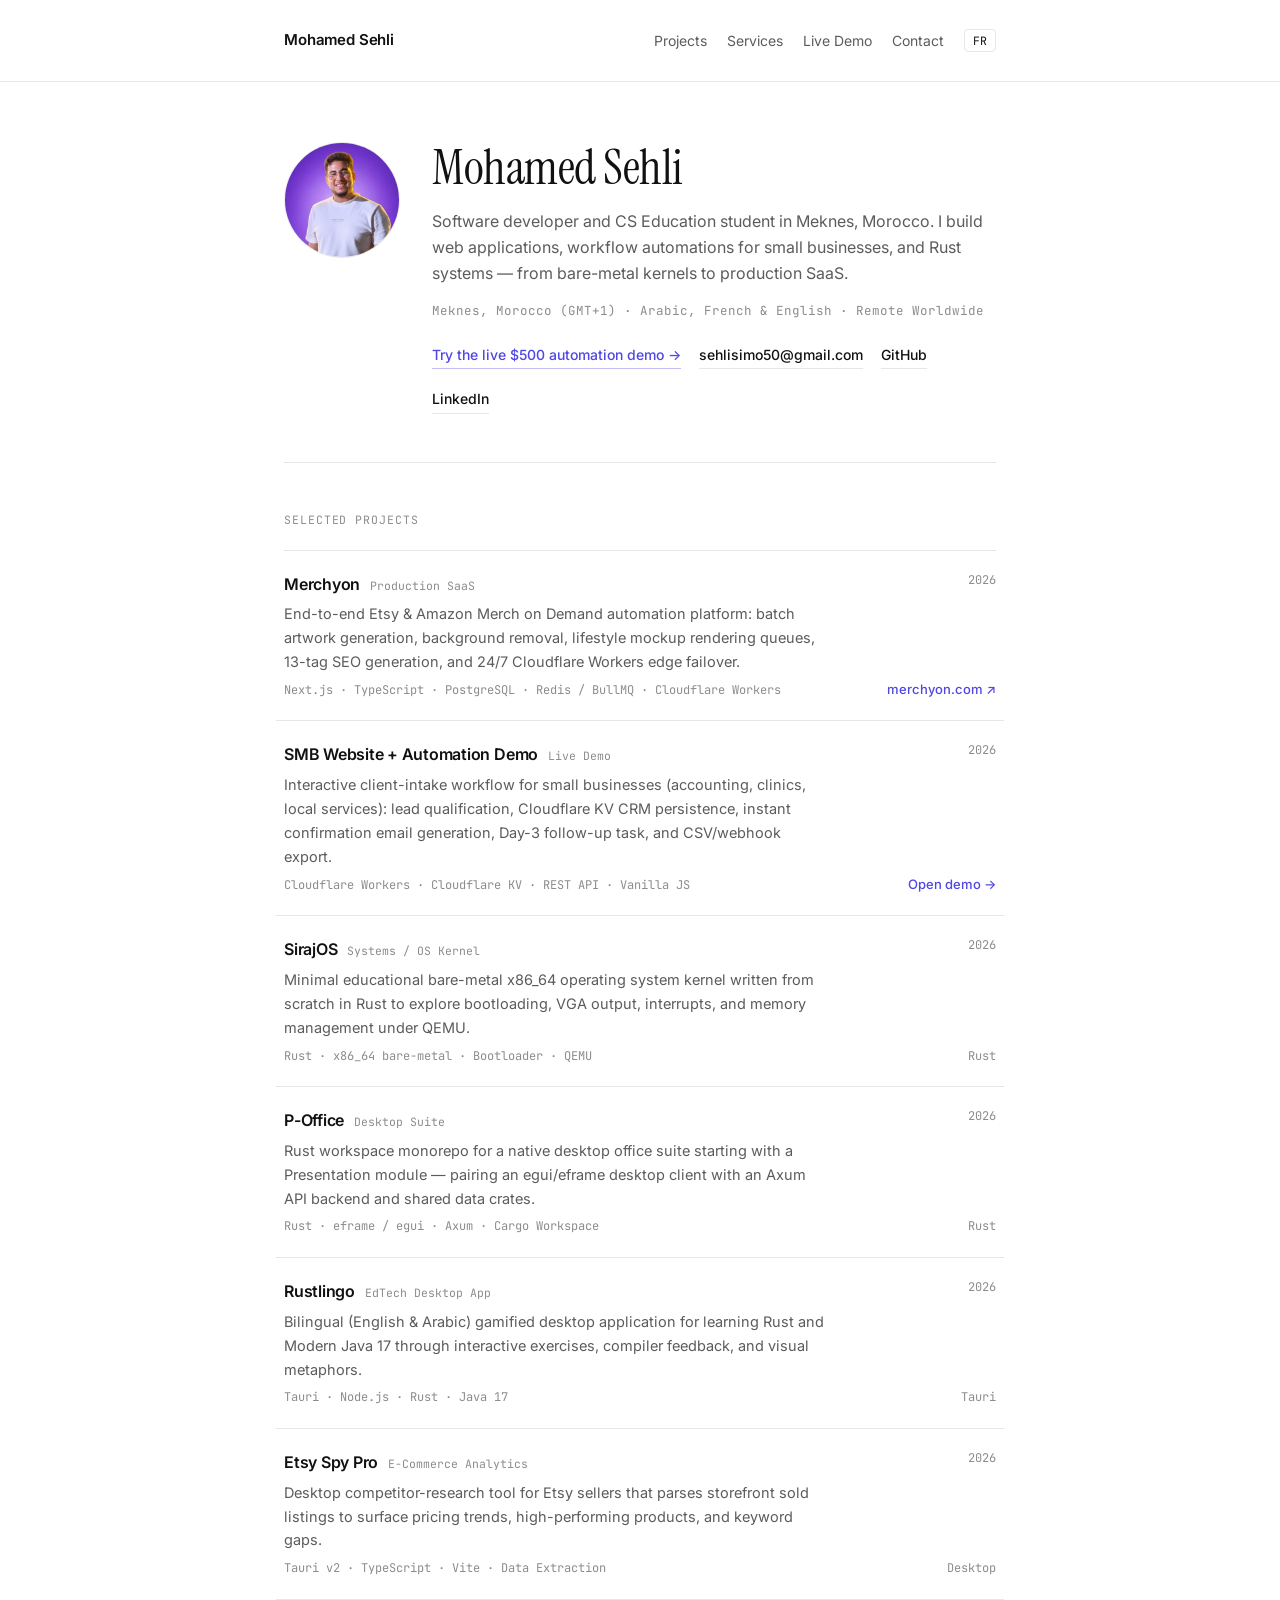
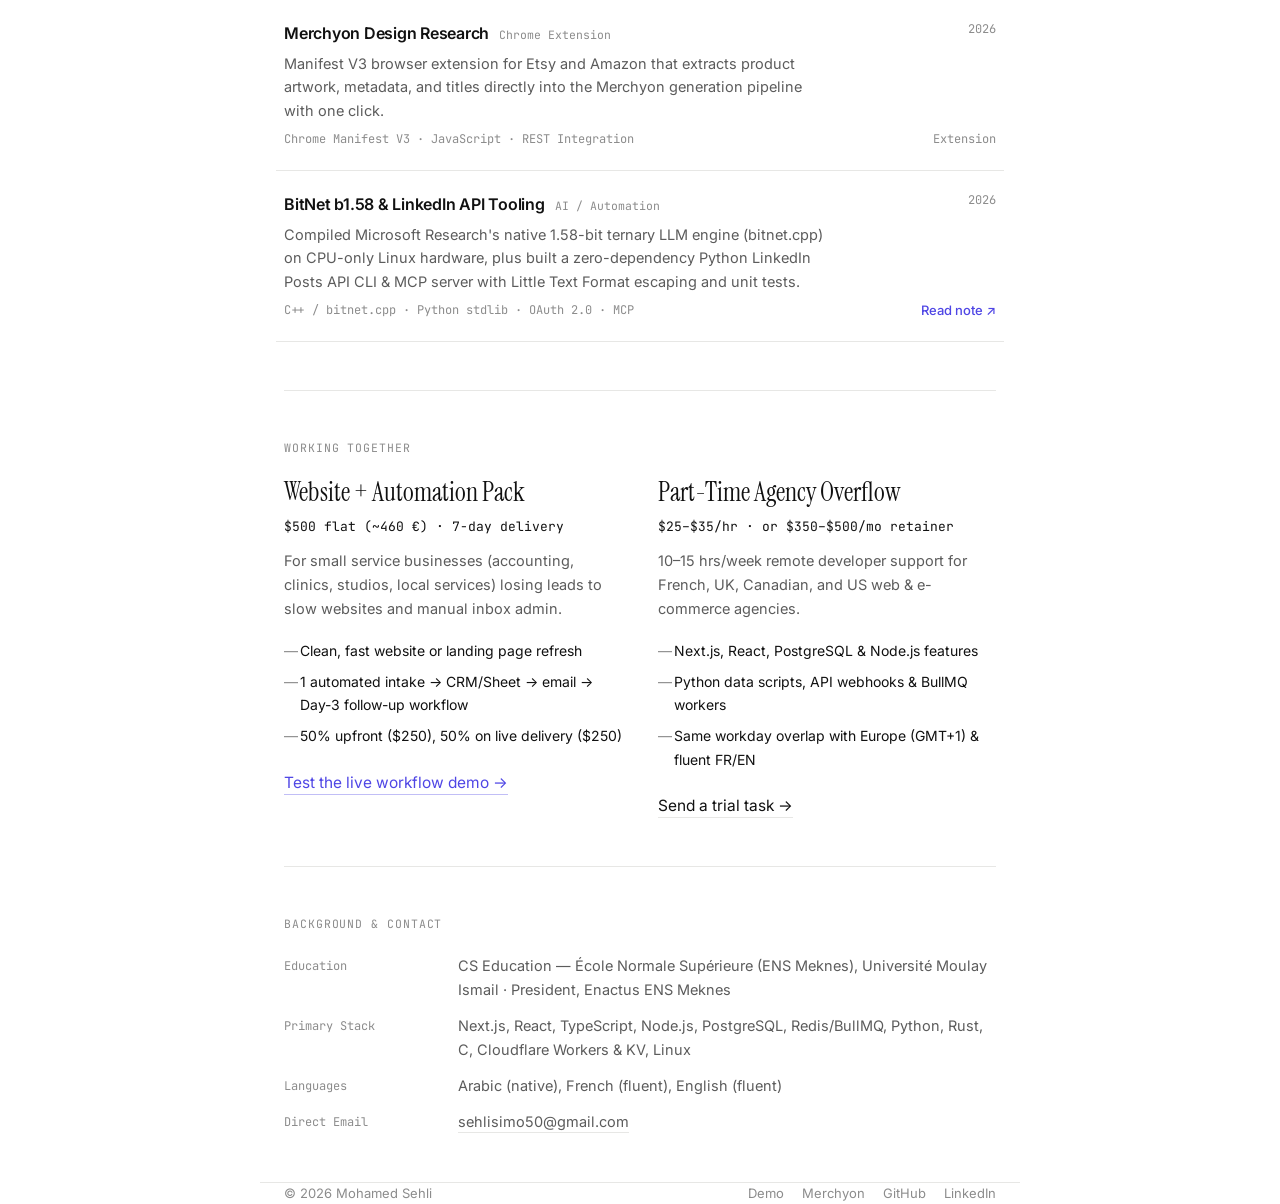
==== commit 422bdc75: "Redesign portfolio in minimal editorial style with portrait photo and real projects" ====
--- a/index.html
+++ b/index.html
@@ -3,472 +3,537 @@
 <head>
   <meta charset="UTF-8" />
   <meta name="viewport" content="width=device-width, initial-scale=1.0" />
-  <title>Mohamed Sehli — Full-Stack & Workflow Automation Engineer</title>
-  <meta name="description" content="Mohamed Sehli builds fast websites, Next.js & PostgreSQL systems, and custom workflow automations for small businesses and agencies (English & French, GMT+1)." />
-  <meta property="og:title" content="Mohamed Sehli — Full-Stack & Workflow Automation Engineer" />
-  <meta property="og:description" content="Production SaaS (Merchyon), $500 Website + Automation Pack for SMBs, and part-time agency engineering overflow." />
+  <title>Mohamed Sehli — Software & Automation Engineer</title>
+  <meta name="description" content="Mohamed Sehli — CS student in Meknes, Morocco building Merchyon, Rust systems (SirajOS, P-Office), and fast websites + workflow automations for small teams." />
+  <meta property="og:title" content="Mohamed Sehli — Software & Automation Engineer" />
+  <meta property="og:description" content="Builder of Merchyon, SirajOS, P-Office, Rustlingo, and custom workflow automations for small businesses and agencies." />
   <meta property="og:type" content="website" />
   <link rel="preconnect" href="https://fonts.googleapis.com" />
   <link rel="preconnect" href="https://fonts.gstatic.com" crossorigin />
-  <link href="https://fonts.googleapis.com/css2?family=Inter:wght@400;500;600;700;800&family=JetBrains+Mono:wght@400;500;600&display=swap" rel="stylesheet" />
+  <link href="https://fonts.googleapis.com/css2?family=Instrument+Serif:ital@0;1&family=Inter:wght@400;500;600&family=JetBrains+Mono:wght@400;500&display=swap" rel="stylesheet" />
   <style>
     :root {
-      --bg: #FAF9F6;
-      --surface: #FFFFFF;
-      --surface-soft: #F4F2EC;
-      --ink: #0F172A;
-      --ink-muted: #475569;
-      --border: #E2E8F0;
-      --accent: #C2410C;
-      --accent-soft: #FFF7ED;
-      --emerald: #047857;
-      --emerald-soft: #ECFDF5;
-      --radius: 14px;
-      --shadow: 0 1px 2px rgba(15, 23, 42, 0.04), 0 8px 24px rgba(15, 23, 42, 0.05);
-    }
+      --paper: #FFFFFF;
+      --paper-subtle: #F8F8F7;
+      --ink: #111111;
+      --muted: #5C5C5C;
+      --faint: #8C8C8C;
+      --rule: #E7E7E5;
+      --accent: #4F46E5;
+    }
+
     * { box-sizing: border-box; margin: 0; padding: 0; }
     html { scroll-behavior: smooth; }
     body {
       font-family: 'Inter', -apple-system, BlinkMacSystemFont, sans-serif;
-      background: var(--bg);
+      background: var(--paper);
       color: var(--ink);
-      line-height: 1.6;
+      font-size: 15.5px;
+      line-height: 1.65;
       -webkit-font-smoothing: antialiased;
     }
     a { color: inherit; text-decoration: none; }
-    .container { max-width: 1060px; margin: 0 auto; padding: 0 24px; }
-
-    /* Nav */
+
+    .wrap {
+      max-width: 760px;
+      margin: 0 auto;
+      padding: 0 24px;
+    }
+
+    /* Top bar — restrained, editorial, zero marketing buttons */
     header {
-      position: sticky; top: 0; z-index: 20;
-      background: rgba(250, 249, 246, 0.9);
-      backdrop-filter: blur(10px);
-      border-bottom: 1px solid var(--border);
+      padding: 28px 0;
+      border-bottom: 1px solid var(--rule);
+    }
+    .topbar {
+      display: flex;
+      align-items: center;
+      justify-content: space-between;
+      gap: 16px;
+    }
+    .site-name {
+      font-size: 15px;
+      font-weight: 600;
+      letter-spacing: -0.01em;
     }
     .nav {
-      display: flex; align-items: center; justify-content: space-between;
-      height: 68px; gap: 16px;
-    }
-    .brand {
-      display: flex; align-items: center; gap: 10px;
-      font-weight: 700; font-size: 16px; letter-spacing: -0.02em;
-    }
-    .brand-dot {
-      width: 10px; height: 10px; border-radius: 999px;
-      background: var(--emerald);
-      box-shadow: 0 0 0 4px rgba(4, 120, 87, 0.14);
-    }
-    .nav-links {
-      display: flex; align-items: center; gap: 22px;
-      font-size: 14px; font-weight: 500; color: var(--ink-muted);
-    }
-    .nav-links a:hover { color: var(--ink); }
-    .nav-actions { display: flex; align-items: center; gap: 10px; }
-    .lang-btn {
-      border: 1px solid var(--border); background: var(--surface);
-      color: var(--ink); font-size: 12px; font-weight: 600;
-      font-family: 'JetBrains Mono', monospace;
-      padding: 6px 10px; border-radius: 8px; cursor: pointer;
-    }
-    .lang-btn:hover { border-color: #CBD5E1; }
-
-    /* Buttons */
-    .btn {
-      display: inline-flex; align-items: center; justify-content: center; gap: 8px;
-      font-size: 14px; font-weight: 600; padding: 11px 18px;
-      border-radius: 10px; border: 1px solid transparent; cursor: pointer;
-      transition: transform 0.12s ease, background 0.15s ease, border-color 0.15s ease;
-    }
-    .btn:hover { transform: translateY(-1px); }
-    .btn-primary { background: var(--ink); color: #FFFFFF; }
-    .btn-primary:hover { background: #1E293B; }
-    .btn-accent { background: var(--accent); color: #FFFFFF; }
-    .btn-accent:hover { background: #9A3412; }
-    .btn-outline { background: var(--surface); color: var(--ink); border-color: var(--border); }
-    .btn-outline:hover { border-color: #94A3B8; }
-
-    /* Hero */
-    .hero { padding: 68px 0 52px; }
-    .eyebrow {
-      display: inline-flex; align-items: center; gap: 8px;
-      background: var(--emerald-soft); color: var(--emerald);
-      border: 1px solid #A7F3D0; border-radius: 999px;
-      padding: 5px 12px; font-size: 12px; font-weight: 600;
+      display: flex;
+      align-items: center;
+      gap: 20px;
+      font-size: 14px;
+      color: var(--muted);
+    }
+    .nav a:hover { color: var(--ink); }
+    .lang-switch {
+      border: 1px solid var(--rule);
+      background: transparent;
+      color: var(--ink);
+      font-family: 'JetBrains Mono', monospace;
+      font-size: 11.5px;
+      padding: 3px 8px;
+      border-radius: 4px;
+      cursor: pointer;
+    }
+    .lang-switch:hover { border-color: var(--ink); }
+
+    /* Intro / Portrait */
+    .intro {
+      padding: 60px 0 48px;
+      display: grid;
+      grid-template-columns: 116px minmax(0, 1fr);
+      gap: 32px;
+      align-items: start;
+      border-bottom: 1px solid var(--rule);
+    }
+    .portrait-wrap {
+      width: 116px;
+      height: 116px;
+      border-radius: 50%;
+      overflow: hidden;
+      border: 1px solid var(--rule);
+      background: var(--paper-subtle);
+      flex-shrink: 0;
+    }
+    .portrait {
+      width: 100%;
+      height: 100%;
+      object-fit: cover;
+      transform: scale(1.06);
+      display: block;
+    }
+    .intro h1 {
+      font-family: 'Instrument Serif', Georgia, serif;
+      font-weight: 400;
+      font-size: clamp(36px, 5.5vw, 48px);
+      line-height: 1.08;
+      letter-spacing: -0.01em;
+      margin-bottom: 14px;
+    }
+    .intro-lead {
+      color: var(--muted);
+      font-size: 16px;
+      max-width: 560px;
+      margin-bottom: 14px;
+    }
+    .intro-lead strong { color: var(--ink); font-weight: 500; }
+    .intro-meta {
+      font-family: 'JetBrains Mono', monospace;
+      font-size: 12.5px;
+      color: var(--faint);
+      margin-bottom: 22px;
+    }
+    .links-row {
+      display: flex;
+      flex-wrap: wrap;
+      gap: 18px;
+      align-items: center;
+      font-size: 14px;
+      font-weight: 500;
+    }
+    .link-underline {
+      border-bottom: 1px solid var(--rule);
+      padding-bottom: 2px;
+      transition: border-color 0.15s ease, color 0.15s ease;
+    }
+    .link-underline:hover { border-color: var(--ink); color: var(--ink); }
+    .link-primary {
+      color: var(--accent);
+      border-bottom: 1px solid rgba(79, 70, 229, 0.35);
+      padding-bottom: 2px;
+    }
+    .link-primary:hover { border-color: var(--accent); }
+
+    /* Sections */
+    section.block {
+      padding: 48px 0;
+      border-bottom: 1px solid var(--rule);
+    }
+    section.block:last-of-type { border-bottom: none; }
+    .block-label {
+      font-family: 'JetBrains Mono', monospace;
+      font-size: 11.5px;
+      text-transform: uppercase;
+      letter-spacing: 0.08em;
+      color: var(--faint);
       margin-bottom: 20px;
     }
-    h1 {
-      font-size: clamp(32px, 5vw, 52px);
-      line-height: 1.08; letter-spacing: -0.035em;
-      font-weight: 800; max-width: 820px; margin-bottom: 18px;
-    }
-    .hero-sub {
-      font-size: 18px; color: var(--ink-muted); max-width: 680px;
-      margin-bottom: 28px;
-    }
-    .hero-ctas { display: flex; flex-wrap: wrap; gap: 12px; margin-bottom: 36px; }
-    .meta-strip {
-      display: grid; grid-template-columns: repeat(4, minmax(0, 1fr));
-      gap: 14px; padding-top: 26px; border-top: 1px solid var(--border);
-    }
-    .meta-item span {
-      display: block; font-size: 11px; text-transform: uppercase;
-      letter-spacing: 0.06em; color: var(--ink-muted);
-      font-family: 'JetBrains Mono', monospace; margin-bottom: 4px;
-    }
-    .meta-item strong { font-size: 14px; font-weight: 600; }
-
-    /* Sections */
-    section { padding: 48px 0; }
-    .section-head {
-      display: flex; align-items: flex-end; justify-content: space-between;
-      gap: 16px; margin-bottom: 26px; flex-wrap: wrap;
-    }
-    .section-tag {
-      font-family: 'JetBrains Mono', monospace; font-size: 12px; font-weight: 600;
-      color: var(--accent); text-transform: uppercase; letter-spacing: 0.08em;
-      margin-bottom: 6px;
-    }
-    h2 {
-      font-size: clamp(24px, 3vw, 32px); letter-spacing: -0.025em;
-      font-weight: 800; line-height: 1.15;
-    }
-    .section-desc { color: var(--ink-muted); font-size: 15px; max-width: 520px; }
-
-    /* Cards Grid */
-    .grid-2 { display: grid; grid-template-columns: repeat(2, minmax(0, 1fr)); gap: 20px; }
-    .card {
-      background: var(--surface); border: 1px solid var(--border);
-      border-radius: var(--radius); padding: 26px; box-shadow: var(--shadow);
-      display: flex; flex-direction: column; gap: 14px;
-    }
-    .card-highlight {
-      border-color: #FDBA74;
-      background: linear-gradient(180deg, #FFFBF7 0%, #FFFFFF 45%);
-    }
-    .card-top {
-      display: flex; align-items: center; justify-content: space-between; gap: 12px;
-    }
-    .badge {
-      display: inline-block; font-size: 11px; font-weight: 600;
-      font-family: 'JetBrains Mono', monospace;
-      padding: 4px 9px; border-radius: 6px;
-      background: var(--surface-soft); color: var(--ink-muted);
-      border: 1px solid var(--border);
-    }
-    .badge-live { background: var(--emerald-soft); color: var(--emerald); border-color: #A7F3D0; }
-    .badge-hot { background: var(--accent-soft); color: var(--accent); border-color: #FDBA74; }
-    .card h3 { font-size: 20px; font-weight: 700; letter-spacing: -0.02em; }
-    .card p { font-size: 14.5px; color: var(--ink-muted); }
-    .chips { display: flex; flex-wrap: wrap; gap: 7px; margin-top: auto; padding-top: 4px; }
-    .chip {
-      font-size: 12px; font-family: 'JetBrains Mono', monospace;
-      padding: 4px 9px; border-radius: 6px;
-      background: var(--surface-soft); color: var(--ink);
-    }
-    .card-links {
-      display: flex; flex-wrap: wrap; gap: 14px; padding-top: 8px;
-      border-top: 1px solid var(--border); font-size: 13.5px; font-weight: 600;
-    }
-    .card-links a { color: var(--accent); }
-    .card-links a:hover { text-decoration: underline; }
-
-    /* Offer Cards */
-    .price {
-      font-size: 34px; font-weight: 800; letter-spacing: -0.03em;
-      display: flex; align-items: baseline; gap: 8px;
-    }
-    .price small { font-size: 14px; font-weight: 500; color: var(--ink-muted); }
-    .check-list { list-style: none; display: flex; flex-direction: column; gap: 9px; }
-    .check-list li {
-      font-size: 14px; color: var(--ink); padding-left: 22px; position: relative;
-    }
-    .check-list li::before {
-      content: "✓"; position: absolute; left: 0; top: 0;
-      color: var(--emerald); font-weight: 700;
-    }
-
-    /* Stack Band */
-    .stack-grid {
-      display: grid; grid-template-columns: repeat(3, minmax(0, 1fr)); gap: 16px;
-    }
-    .stack-box {
-      background: var(--surface); border: 1px solid var(--border);
-      border-radius: 12px; padding: 20px;
-    }
-    .stack-box h4 {
-      font-size: 13px; font-family: 'JetBrains Mono', monospace;
-      text-transform: uppercase; letter-spacing: 0.06em;
-      color: var(--ink-muted); margin-bottom: 10px;
-    }
-    .stack-box p { font-size: 14px; color: var(--ink); }
-
-    /* Contact CTA */
-    .cta-box {
-      background: var(--surface); border: 1px solid var(--border);
-      border-radius: 18px; padding: 36px; box-shadow: var(--shadow);
-      display: flex; align-items: center; justify-content: space-between;
-      gap: 24px; flex-wrap: wrap;
-    }
-    .cta-box h2 { margin-bottom: 8px; }
-    .cta-box p { color: var(--ink-muted); max-width: 560px; font-size: 15px; }
-
+
+    /* Project Index — clean Swiss editorial list, zero AI box-shadows */
+    .project-list {
+      border-top: 1px solid var(--rule);
+    }
+    .project-row {
+      display: grid;
+      grid-template-columns: minmax(0, 1fr) auto;
+      gap: 12px 24px;
+      padding: 20px 8px;
+      margin: 0 -8px;
+      border-bottom: 1px solid var(--rule);
+      transition: background 0.12s ease;
+    }
+    .project-row:hover { background: var(--paper-subtle); }
+    .project-title-line {
+      display: flex;
+      align-items: baseline;
+      gap: 10px;
+      flex-wrap: wrap;
+      margin-bottom: 5px;
+    }
+    .project-title {
+      font-size: 16px;
+      font-weight: 600;
+      letter-spacing: -0.015em;
+    }
+    .project-kind {
+      font-family: 'JetBrains Mono', monospace;
+      font-size: 11.5px;
+      color: var(--faint);
+    }
+    .project-desc {
+      font-size: 14.5px;
+      color: var(--muted);
+      max-width: 540px;
+    }
+    .project-stack {
+      font-family: 'JetBrains Mono', monospace;
+      font-size: 12px;
+      color: var(--faint);
+      margin-top: 7px;
+    }
+    .project-right {
+      display: flex;
+      flex-direction: column;
+      align-items: flex-end;
+      justify-content: space-between;
+      gap: 8px;
+      white-space: nowrap;
+    }
+    .project-year {
+      font-family: 'JetBrains Mono', monospace;
+      font-size: 12px;
+      color: var(--faint);
+    }
+    .project-action {
+      font-size: 13px;
+      font-weight: 500;
+      color: var(--accent);
+    }
+    .project-action:hover { text-decoration: underline; }
+
+    /* Services — two crisp editorial columns */
+    .two-col {
+      display: grid;
+      grid-template-columns: 1fr 1fr;
+      gap: 36px;
+    }
+    .service-col h3 {
+      font-family: 'Instrument Serif', Georgia, serif;
+      font-weight: 400;
+      font-size: 26px;
+      line-height: 1.15;
+      margin-bottom: 8px;
+    }
+    .service-price {
+      font-family: 'JetBrains Mono', monospace;
+      font-size: 13px;
+      color: var(--ink);
+      margin-bottom: 12px;
+    }
+    .service-col p {
+      font-size: 14.5px;
+      color: var(--muted);
+      margin-bottom: 14px;
+    }
+    .plain-list {
+      list-style: none;
+      margin-bottom: 18px;
+    }
+    .plain-list li {
+      font-size: 14px;
+      color: var(--ink);
+      padding: 4px 0 4px 16px;
+      position: relative;
+    }
+    .plain-list li::before {
+      content: "—";
+      position: absolute;
+      left: 0;
+      color: var(--faint);
+    }
+
+    /* Background / Skills */
+    .kv-list {
+      display: grid;
+      grid-template-columns: 150px minmax(0, 1fr);
+      gap: 12px 24px;
+      font-size: 14.5px;
+    }
+    .kv-list dt {
+      font-family: 'JetBrains Mono', monospace;
+      font-size: 12px;
+      color: var(--faint);
+      padding-top: 3px;
+    }
+    .kv-list dd { color: var(--muted); }
+    .kv-list dd strong { color: var(--ink); font-weight: 500; }
+
+    /* Footer */
     footer {
-      border-top: 1px solid var(--border);
-      padding: 28px 0 42px; margin-top: 24px;
-      font-size: 13px; color: var(--ink-muted);
-      display: flex; justify-content: space-between; align-items: center;
-      flex-wrap: wrap; gap: 12px;
-    }
-    footer a:hover { color: var(--ink); text-decoration: underline; }
-
-    @media (max-width: 820px) {
-      .grid-2, .stack-grid { grid-template-columns: 1fr; }
-      .meta-strip { grid-template-columns: repeat(2, minmax(0, 1fr)); }
-      .nav-links { display: none; }
-      .hero { padding: 42px 0 36px; }
-      .cta-box { padding: 24px; }
+      padding: 28px 0 48px;
+      border-top: 1px solid var(--rule);
+      display: flex;
+      justify-content: space-between;
+      align-items: center;
+      flex-wrap: wrap;
+      gap: 12px;
+      font-size: 13px;
+      color: var(--faint);
+    }
+    .footer-links { display: flex; gap: 18px; }
+    .footer-links a:hover { color: var(--ink); }
+
+    @media (max-width: 660px) {
+      .intro { grid-template-columns: 1fr; gap: 20px; padding: 40px 0 36px; }
+      .portrait-wrap { width: 88px; height: 88px; }
+      .project-row { grid-template-columns: 1fr; gap: 8px; }
+      .project-right { flex-direction: row; align-items: center; justify-content: space-between; }
+      .two-col { grid-template-columns: 1fr; gap: 32px; }
+      .kv-list { grid-template-columns: 1fr; gap: 4px; }
+      .kv-list dt { margin-top: 10px; }
+      .nav a.hide-sm { display: none; }
     }
   </style>
 </head>
 <body>
   <header>
-    <div class="container nav">
-      <a class="brand" href="/">
-        <span class="brand-dot" aria-hidden="true"></span>
-        <span>Mohamed Sehli</span>
-      </a>
-      <nav class="nav-links" aria-label="Primary">
-        <a href="#work" data-i18n="nav_work">Work</a>
-        <a href="#offers" data-i18n="nav_offers">Services & Pricing</a>
-        <a href="#stack" data-i18n="nav_stack">Stack</a>
-        <a href="#contact" data-i18n="nav_contact">Contact</a>
+    <div class="wrap topbar">
+      <a class="site-name" href="/">Mohamed Sehli</a>
+      <nav class="nav" aria-label="Primary">
+        <a href="#projects" data-i18n="nav_projects">Projects</a>
+        <a href="#work-with-me" class="hide-sm" data-i18n="nav_services">Services</a>
+        <a href="/demo" data-i18n="nav_demo">Live Demo</a>
+        <a href="#contact" class="hide-sm" data-i18n="nav_contact">Contact</a>
+        <button id="langToggle" class="lang-switch" type="button" aria-label="Switch language">FR</button>
       </nav>
-      <div class="nav-actions">
-        <button id="langToggle" class="lang-btn" type="button" aria-label="Switch language">FR</button>
-        <a class="btn btn-accent" href="/demo" data-i18n="nav_demo">Try Live Demo →</a>
-      </div>
     </div>
   </header>
 
-  <main class="container">
-    <section class="hero">
-      <div class="eyebrow" data-i18n="hero_badge">Available for Remote Projects & Part-Time Retainers · EN / FR · GMT+1</div>
-      <h1 data-i18n="hero_title">I build fast websites and practical workflow automations for small teams.</h1>
-      <p class="hero-sub" data-i18n="hero_sub">
-        Full-stack developer and CS Education student in Meknes, Morocco. I turn slow websites and repetitive manual inbox/spreadsheet admin into clean web apps and automated pipelines — built with Next.js, PostgreSQL, Python, and Cloudflare Workers.
-      </p>
-      <div class="hero-ctas">
-        <a class="btn btn-accent" href="/demo" data-i18n="cta_demo">Test the Live $500 Automation Demo →</a>
-        <a class="btn btn-primary" href="mailto:sehlisimo50@gmail.com?subject=Website%20%2B%20Automation%20Pack%20Inquiry" data-i18n="cta_email">Email Me Directly</a>
-        <a class="btn btn-outline" href="https://merchyon.com" target="_blank" rel="noopener">Merchyon.com ↗</a>
-        <a class="btn btn-outline" href="https://github.com/simosehli2" target="_blank" rel="noopener">GitHub ↗</a>
+  <main class="wrap">
+    <section class="intro">
+      <div class="portrait-wrap">
+        <img class="portrait" src="/avatar.jpg" alt="Portrait of Mohamed Sehli" width="116" height="116" onerror="this.onerror=null;this.src='avatar.jpg';" />
       </div>
-
-      <div class="meta-strip">
-        <div class="meta-item">
-          <span data-i18n="meta_1_k">Location & Timezone</span>
-          <strong data-i18n="meta_1_v">Meknes, Morocco (GMT+1 / EU hours)</strong>
+      <div>
+        <h1>Mohamed Sehli</h1>
+        <p class="intro-lead" data-i18n="intro_lead">
+          Software developer and CS Education student in Meknes, Morocco. I build <strong>web applications</strong>, <strong>workflow automations</strong> for small businesses, and <strong>Rust systems</strong> — from bare-metal kernels to production SaaS.
+        </p>
+        <div class="intro-meta" data-i18n="intro_meta">
+          Meknes, Morocco (GMT+1) · Arabic, French &amp; English · Remote Worldwide
         </div>
-        <div class="meta-item">
-          <span data-i18n="meta_2_k">Languages</span>
-          <strong data-i18n="meta_2_v">English & French (Fluent)</strong>
-        </div>
-        <div class="meta-item">
-          <span data-i18n="meta_3_k">Delivery Speed</span>
-          <strong data-i18n="meta_3_v">7-Day Fixed-Scope Packs</strong>
-        </div>
-        <div class="meta-item">
-          <span data-i18n="meta_4_k">Production Proof</span>
-          <strong data-i18n="meta_4_v">Merchyon SaaS · Live 24/7</strong>
+        <div class="links-row">
+          <a class="link-primary" href="/demo" data-i18n="cta_demo">Try the live $500 automation demo →</a>
+          <a class="link-underline" href="mailto:sehlisimo50@gmail.com">sehlisimo50@gmail.com</a>
+          <a class="link-underline" href="https://github.com/simosehli2" target="_blank" rel="noopener">GitHub</a>
+          <a class="link-underline" href="https://www.linkedin.com/in/mohamed-sehli" target="_blank" rel="noopener">LinkedIn</a>
         </div>
       </div>
     </section>
 
-    <section id="work">
-      <div class="section-head">
-        <div>
-          <div class="section-tag" data-i18n="work_tag">Production Engineering</div>
-          <h2 data-i18n="work_title">Built & Shipped Systems</h2>
-        </div>
-        <p class="section-desc" data-i18n="work_desc">Real working software — not mockups. Click through to inspect live deployments and interactive pipelines.</p>
-      </div>
-
-      <div class="grid-2">
-        <article class="card card-highlight">
-          <div class="card-top">
-            <span class="badge badge-hot" data-i18n="p1_badge">INTERACTIVE DEMO</span>
-            <span class="badge badge-live">Live KV API</span>
-          </div>
-          <h3 data-i18n="p1_title">SMB Website + Intake Automation Demo</h3>
-          <p data-i18n="p1_desc">
-            A live working demonstration of the exact $500 pack I deliver to small businesses: submit a client quote or booking request and watch lead scoring, Cloudflare KV CRM logging, tailored confirmation email generation, and Day-3 follow-up task creation execute in real time.
-          </p>
-          <div class="chips">
-            <span class="chip">Cloudflare Workers</span>
-            <span class="chip">Cloudflare KV</span>
-            <span class="chip">REST API</span>
-            <span class="chip">CSV / Webhook</span>
-          </div>
-          <div class="card-links">
-            <a href="/demo" data-i18n="p1_cta">Open Live Interactive Demo →</a>
-            <a href="https://github.com/simosehli2/portfolio" target="_blank" rel="noopener">Source Code ↗</a>
-          </div>
-        </article>
-
-        <article class="card">
-          <div class="card-top">
-            <span class="badge badge-live">LIVE SAAS</span>
-            <span class="badge">24/7 Edge Failover</span>
-          </div>
-          <h3>Merchyon — Etsy & Amazon POD Automation</h3>
-          <p data-i18n="p2_desc">
-            Full-stack Print-on-Demand automation SaaS that orchestrates batch AI design creation, background removal, lifestyle mockup rendering queues, programmatic 13-tag Etsy SEO, and direct shop publishing — backed by Redis/BullMQ workers and a zero-downtime Cloudflare Worker failover layer.
-          </p>
-          <div class="chips">
-            <span class="chip">Next.js</span>
-            <span class="chip">PostgreSQL</span>
-            <span class="chip">Redis / BullMQ</span>
-            <span class="chip">Clerk & Paddle</span>
-          </div>
-          <div class="card-links">
-            <a href="https://merchyon.com" target="_blank" rel="noopener">Visit merchyon.com ↗</a>
-            <a href="https://merchyon.com/features" target="_blank" rel="noopener" data-i18n="p2_cta2">Explore Tools ↗</a>
-          </div>
-        </article>
-
-        <article class="card">
-          <div class="card-top">
-            <span class="badge">PYTHON / MCP</span>
-            <span class="badge">13/13 Unit Tests</span>
-          </div>
-          <h3 data-i18n="p3_title">LinkedIn Posts API CLI & MCP Server</h3>
-          <p data-i18n="p3_desc">
-            Zero-dependency Python automation suite implementing OAuth 2.0 + OpenID Connect, binary image uploads, automatic Little Text Format escaping (fixing LinkedIn's silent truncation bug), Rest.li PARTIAL_UPDATE editing, and a local stdio Model Context Protocol server.
-          </p>
-          <div class="chips">
-            <span class="chip">Python stdlib</span>
-            <span class="chip">OAuth 2.0</span>
-            <span class="chip">MCP JSON-RPC</span>
-            <span class="chip">REST API</span>
-          </div>
-          <div class="card-links">
-            <a href="https://www.linkedin.com/in/mohamed-sehli" target="_blank" rel="noopener">LinkedIn Profile ↗</a>
-          </div>
-        </article>
-
-        <article class="card">
-          <div class="card-top">
-            <span class="badge">SYSTEMS / AI</span>
-            <span class="badge">AVX2 CPU</span>
-          </div>
-          <h3 data-i18n="p4_title">BitNet b1.58 Local CPU Inference Setup</h3>
-          <p data-i18n="p4_desc">
-            Built and configured Microsoft Research's native 1.58-bit ternary LLM engine (bitnet.cpp) from source on Deepin Linux for an 8 GB RAM 11th Gen Intel Core i5 running strictly on CPU kernels (I2_S / TL2 SIMD) without requiring high-VRAM discrete GPUs.
-          </p>
-          <div class="chips">
-            <span class="chip">C++ / CMake</span>
-            <span class="chip">bitnet.cpp</span>
-            <span class="chip">Ternary W1.58A8</span>
-            <span class="chip">Linux</span>
-          </div>
-          <div class="card-links">
-            <a href="https://www.linkedin.com/feed/update/urn:li:share:7530665162572374017/" target="_blank" rel="noopener" data-i18n="p4_cta">Read Technical Breakdown ↗</a>
-          </div>
-        </article>
+    <section class="block" id="projects">
+      <div class="block-label" data-i18n="sec_projects">Selected Projects</div>
+      <div class="project-list">
+
+        <article class="project-row">
+          <div>
+            <div class="project-title-line">
+              <a class="project-title" href="https://merchyon.com" target="_blank" rel="noopener">Merchyon</a>
+              <span class="project-kind" data-i18n="k_merchyon">Production SaaS</span>
+            </div>
+            <p class="project-desc" data-i18n="d_merchyon">
+              End-to-end Etsy &amp; Amazon Merch on Demand automation platform: batch artwork generation, background removal, lifestyle mockup rendering queues, 13-tag SEO generation, and 24/7 Cloudflare Workers edge failover.
+            </p>
+            <div class="project-stack">Next.js · TypeScript · PostgreSQL · Redis / BullMQ · Cloudflare Workers</div>
+          </div>
+          <div class="project-right">
+            <span class="project-year">2026</span>
+            <a class="project-action" href="https://merchyon.com" target="_blank" rel="noopener">merchyon.com ↗</a>
+          </div>
+        </article>
+
+        <article class="project-row">
+          <div>
+            <div class="project-title-line">
+              <a class="project-title" href="/demo">SMB Website + Automation Demo</a>
+              <span class="project-kind" data-i18n="k_demo">Live Demo</span>
+            </div>
+            <p class="project-desc" data-i18n="d_demo">
+              Interactive client-intake workflow for small businesses (accounting, clinics, local services): lead qualification, Cloudflare KV CRM persistence, instant confirmation email generation, Day-3 follow-up task, and CSV/webhook export.
+            </p>
+            <div class="project-stack">Cloudflare Workers · Cloudflare KV · REST API · Vanilla JS</div>
+          </div>
+          <div class="project-right">
+            <span class="project-year">2026</span>
+            <a class="project-action" href="/demo" data-i18n="a_demo">Open demo →</a>
+          </div>
+        </article>
+
+        <article class="project-row">
+          <div>
+            <div class="project-title-line">
+              <span class="project-title">SirajOS</span>
+              <span class="project-kind" data-i18n="k_siraj">Systems / OS Kernel</span>
+            </div>
+            <p class="project-desc" data-i18n="d_siraj">
+              Minimal educational bare-metal x86_64 operating system kernel written from scratch in Rust to explore bootloading, VGA output, interrupts, and memory management under QEMU.
+            </p>
+            <div class="project-stack">Rust · x86_64 bare-metal · Bootloader · QEMU</div>
+          </div>
+          <div class="project-right">
+            <span class="project-year">2026</span>
+            <span class="project-year">Rust</span>
+          </div>
+        </article>
+
+        <article class="project-row">
+          <div>
+            <div class="project-title-line">
+              <span class="project-title">P-Office</span>
+              <span class="project-kind" data-i18n="k_poffice">Desktop Suite</span>
+            </div>
+            <p class="project-desc" data-i18n="d_poffice">
+              Rust workspace monorepo for a native desktop office suite starting with a Presentation module — pairing an egui/eframe desktop client with an Axum API backend and shared data crates.
+            </p>
+            <div class="project-stack">Rust · eframe / egui · Axum · Cargo Workspace</div>
+          </div>
+          <div class="project-right">
+            <span class="project-year">2026</span>
+            <span class="project-year">Rust</span>
+          </div>
+        </article>
+
+        <article class="project-row">
+          <div>
+            <div class="project-title-line">
+              <span class="project-title">Rustlingo</span>
+              <span class="project-kind" data-i18n="k_rustlingo">EdTech Desktop App</span>
+            </div>
+            <p class="project-desc" data-i18n="d_rustlingo">
+              Bilingual (English &amp; Arabic) gamified desktop application for learning Rust and Modern Java 17 through interactive exercises, compiler feedback, and visual metaphors.
+            </p>
+            <div class="project-stack">Tauri · Node.js · Rust · Java 17</div>
+          </div>
+          <div class="project-right">
+            <span class="project-year">2026</span>
+            <span class="project-year">Tauri</span>
+          </div>
+        </article>
+
+        <article class="project-row">
+          <div>
+            <div class="project-title-line">
+              <span class="project-title">Etsy Spy Pro</span>
+              <span class="project-kind" data-i18n="k_etsyspy">E-Commerce Analytics</span>
+            </div>
+            <p class="project-desc" data-i18n="d_etsyspy">
+              Desktop competitor-research tool for Etsy sellers that parses storefront sold listings to surface pricing trends, high-performing products, and keyword gaps.
+            </p>
+            <div class="project-stack">Tauri v2 · TypeScript · Vite · Data Extraction</div>
+          </div>
+          <div class="project-right">
+            <span class="project-year">2026</span>
+            <span class="project-year">Desktop</span>
+          </div>
+        </article>
+
+        <article class="project-row">
+          <div>
+            <div class="project-title-line">
+              <span class="project-title">Merchyon Design Research</span>
+              <span class="project-kind" data-i18n="k_ext">Chrome Extension</span>
+            </div>
+            <p class="project-desc" data-i18n="d_ext">
+              Manifest V3 browser extension for Etsy and Amazon that extracts product artwork, metadata, and titles directly into the Merchyon generation pipeline with one click.
+            </p>
+            <div class="project-stack">Chrome Manifest V3 · JavaScript · REST Integration</div>
+          </div>
+          <div class="project-right">
+            <span class="project-year">2026</span>
+            <span class="project-year">Extension</span>
+          </div>
+        </article>
+
+        <article class="project-row">
+          <div>
+            <div class="project-title-line">
+              <a class="project-title" href="https://www.linkedin.com/feed/update/urn:li:share:7530665162572374017/" target="_blank" rel="noopener">BitNet b1.58 &amp; LinkedIn API Tooling</a>
+              <span class="project-kind" data-i18n="k_tools">AI / Automation</span>
+            </div>
+            <p class="project-desc" data-i18n="d_tools">
+              Compiled Microsoft Research's native 1.58-bit ternary LLM engine (bitnet.cpp) on CPU-only Linux hardware, plus built a zero-dependency Python LinkedIn Posts API CLI &amp; MCP server with Little Text Format escaping and unit tests.
+            </p>
+            <div class="project-stack">C++ / bitnet.cpp · Python stdlib · OAuth 2.0 · MCP</div>
+          </div>
+          <div class="project-right">
+            <span class="project-year">2026</span>
+            <a class="project-action" href="https://www.linkedin.com/feed/update/urn:li:share:7530665162572374017/" target="_blank" rel="noopener" data-i18n="a_post">Read note ↗</a>
+          </div>
+        </article>
+
       </div>
     </section>
 
-    <section id="offers">
-      <div class="section-head">
-        <div>
-          <div class="section-tag" data-i18n="offer_tag">Transparent Pricing</div>
-          <h2 data-i18n="offer_title">Two Simple Ways to Work Together</h2>
+    <section class="block" id="work-with-me">
+      <div class="block-label" data-i18n="sec_services">Working Together</div>
+      <div class="two-col">
+        <div class="service-col">
+          <h3 data-i18n="s1_title">Website + Automation Pack</h3>
+          <div class="service-price" data-i18n="s1_price">$500 flat (~460 €) · 7-day delivery</div>
+          <p data-i18n="s1_desc">For small service businesses (accounting, clinics, studios, local services) losing leads to slow websites and manual inbox admin.</p>
+          <ul class="plain-list">
+            <li data-i18n="s1_l1">Clean, fast website or landing page refresh</li>
+            <li data-i18n="s1_l2">1 automated intake → CRM/Sheet → email → Day-3 follow-up workflow</li>
+            <li data-i18n="s1_l3">50% upfront ($250), 50% on live delivery ($250)</li>
+          </ul>
+          <a class="link-primary" href="/demo" data-i18n="s1_cta">Test the live workflow demo →</a>
         </div>
-        <p class="section-desc" data-i18n="offer_desc">Clear scope, fast turnaround, no agency bloat. Payments via Payoneer or Wise invoice.</p>
-      </div>
-
-      <div class="grid-2">
-        <div class="card card-highlight">
-          <div class="card-top">
-            <span class="badge badge-hot" data-i18n="o1_badge">MOST POPULAR · SMALL BUSINESSES</span>
-          </div>
-          <h3 data-i18n="o1_title">Website + Automation Pack</h3>
-          <div class="price">$500 <small data-i18n="o1_price_note">flat rate (~460 €) · delivered in 7 days</small></div>
-          <p data-i18n="o1_desc">Built for accounting firms, clinics, studios, movers, and local service companies tired of losing leads to slow sites and manual email admin.</p>
-          <ul class="check-list">
-            <li data-i18n="o1_l1">Clean, mobile-first modern website or landing page refresh</li>
-            <li data-i18n="o1_l2">1 complete custom workflow (intake form → CRM/Google Sheet → instant confirmation email → follow-up reminder)</li>
-            <li data-i18n="o1_l3">Zero monthly server bill option (Cloudflare / Vercel free tier)</li>
-            <li data-i18n="o1_l4">Simple terms: 50% upfront ($250) · 50% on live handoff ($250)</li>
+
+        <div class="service-col">
+          <h3 data-i18n="s2_title">Part-Time Agency Overflow</h3>
+          <div class="service-price" data-i18n="s2_price">$25–$35/hr · or $350–$500/mo retainer</div>
+          <p data-i18n="s2_desc">10–15 hrs/week remote developer support for French, UK, Canadian, and US web &amp; e-commerce agencies.</p>
+          <ul class="plain-list">
+            <li data-i18n="s2_l1">Next.js, React, PostgreSQL &amp; Node.js features</li>
+            <li data-i18n="s2_l2">Python data scripts, API webhooks &amp; BullMQ workers</li>
+            <li data-i18n="s2_l3">Same workday overlap with Europe (GMT+1) &amp; fluent FR/EN</li>
           </ul>
-          <div style="display:flex; gap:10px; flex-wrap:wrap; margin-top:8px;">
-            <a class="btn btn-accent" href="/demo" data-i18n="o1_btn1">Try Live Demo First →</a>
-            <a class="btn btn-outline" href="mailto:sehlisimo50@gmail.com?subject=500%20Website%20%2B%20Automation%20Pack" data-i18n="o1_btn2">Book a Slot</a>
-          </div>
-        </div>
-
-        <div class="card">
-          <div class="card-top">
-            <span class="badge" data-i18n="o2_badge">WEB & E-COMMERCE AGENCIES</span>
-          </div>
-          <h3 data-i18n="o2_title">Part-Time Technical Overflow</h3>
-          <div class="price">$25–$35 <small data-i18n="o2_price_note">/ hour (or $350–$500/mo retainer)</small></div>
-          <p data-i18n="o2_desc">Reliable 10–15 hrs/week developer support for UK, French, Canadian, and US boutique agencies needing extra hands without a full-time hire.</p>
-          <ul class="check-list">
-            <li data-i18n="o2_l1">Next.js / React frontend & PostgreSQL / Node.js backend tasks</li>
-            <li data-i18n="o2_l2">Python data cleaning, catalog migration scripts & API webhooks</li>
-            <li data-i18n="o2_l3">Background job queues (BullMQ/Redis) & AI pipeline integration</li>
-            <li data-i18n="o2_l4">Same workday overlap with Europe (GMT+1) & morning North America</li>
-          </ul>
-          <div style="display:flex; gap:10px; flex-wrap:wrap; margin-top:8px;">
-            <a class="btn btn-primary" href="mailto:sehlisimo50@gmail.com?subject=Part-Time%20Agency%20Support" data-i18n="o2_btn1">Send a Trial Task</a>
-            <a class="btn btn-outline" href="https://www.linkedin.com/in/mohamed-sehli" target="_blank" rel="noopener">LinkedIn ↗</a>
-          </div>
+          <a class="link-underline" href="mailto:sehlisimo50@gmail.com?subject=Part-Time%20Agency%20Support" data-i18n="s2_cta">Send a trial task →</a>
         </div>
       </div>
     </section>
 
-    <section id="stack">
-      <div class="section-head">
-        <div>
-          <div class="section-tag" data-i18n="stack_tag">Technical Toolkit</div>
-          <h2 data-i18n="stack_title">What I Build With Daily</h2>
-        </div>
-      </div>
-      <div class="stack-grid">
-        <div class="stack-box">
-          <h4 data-i18n="st_1_h">Web & APIs</h4>
-          <p>Next.js, React, TypeScript, Node.js, Python, REST & Webhook APIs, HTML/CSS, Tailwind</p>
-        </div>
-        <div class="stack-box">
-          <h4 data-i18n="st_2_h">Data & Automation</h4>
-          <p>PostgreSQL, Redis, BullMQ, Cloudflare Workers & KV, Google Sheets/CRM sync, Email/SMTP pipelines</p>
-        </div>
-        <div class="stack-box">
-          <h4 data-i18n="st_3_h">Infra & Tooling</h4>
-          <p>Linux (systemd), Git, Cloudflare Tunnels, Paddle/Clerk auth & billing, headless browser automation</p>
-        </div>
-      </div>
-    </section>
-
-    <section id="contact">
-      <div class="cta-box">
-        <div>
-          <h2 data-i18n="cta_title">Want a 2-minute walkthrough for your business?</h2>
-          <p data-i18n="cta_desc">Send me your current website URL and the manual task your team hates doing every week. I'll reply within 24 hours with a concrete plan.</p>
-        </div>
-        <div style="display:flex; gap:10px; flex-wrap:wrap;">
-          <a class="btn btn-accent" href="mailto:sehlisimo50@gmail.com?subject=Quick%20Walkthrough%20Request">sehlisimo50@gmail.com</a>
-          <a class="btn btn-outline" href="https://www.linkedin.com/in/mohamed-sehli" target="_blank" rel="noopener">LinkedIn ↗</a>
-        </div>
-      </div>
+    <section class="block" id="contact">
+      <div class="block-label" data-i18n="sec_about">Background &amp; Contact</div>
+      <dl class="kv-list">
+        <dt data-i18n="bg_edu_k">Education</dt>
+        <dd data-i18n="bg_edu_v"><strong>CS Education</strong> — École Normale Supérieure (ENS Meknes), Université Moulay Ismail · President, Enactus ENS Meknes</dd>
+
+        <dt data-i18n="bg_stack_k">Primary Stack</dt>
+        <dd>Next.js, React, TypeScript, Node.js, PostgreSQL, Redis/BullMQ, Python, Rust, C, Cloudflare Workers &amp; KV, Linux</dd>
+
+        <dt data-i18n="bg_lang_k">Languages</dt>
+        <dd data-i18n="bg_lang_v">Arabic (native), French (fluent), English (fluent)</dd>
+
+        <dt data-i18n="bg_email_k">Direct Email</dt>
+        <dd><a class="link-underline" href="mailto:sehlisimo50@gmail.com">sehlisimo50@gmail.com</a></dd>
+      </dl>
     </section>
   </main>
 
-  <footer class="container">
-    <span>© 2026 Mohamed Sehli · Meknes, Morocco (GMT+1)</span>
-    <div style="display:flex; gap:18px;">
-      <a href="/demo">Live $500 Demo</a>
+  <footer class="wrap">
+    <span>© 2026 Mohamed Sehli</span>
+    <div class="footer-links">
+      <a href="/demo">Demo</a>
       <a href="https://merchyon.com" target="_blank" rel="noopener">Merchyon</a>
       <a href="https://github.com/simosehli2" target="_blank" rel="noopener">GitHub</a>
       <a href="https://www.linkedin.com/in/mohamed-sehli" target="_blank" rel="noopener">LinkedIn</a>
@@ -478,118 +543,98 @@
   <script>
     const I18N = {
       en: {
-        nav_work: "Work", nav_offers: "Services & Pricing", nav_stack: "Stack", nav_contact: "Contact",
-        nav_demo: "Try Live Demo →",
-        hero_badge: "Available for Remote Projects & Part-Time Retainers · EN / FR · GMT+1",
-        hero_title: "I build fast websites and practical workflow automations for small teams.",
-        hero_sub: "Full-stack developer and CS Education student in Meknes, Morocco. I turn slow websites and repetitive manual inbox/spreadsheet admin into clean web apps and automated pipelines — built with Next.js, PostgreSQL, Python, and Cloudflare Workers.",
-        cta_demo: "Test the Live $500 Automation Demo →", cta_email: "Email Me Directly",
-        meta_1_k: "Location & Timezone", meta_1_v: "Meknes, Morocco (GMT+1 / EU hours)",
-        meta_2_k: "Languages", meta_2_v: "English & French (Fluent)",
-        meta_3_k: "Delivery Speed", meta_3_v: "7-Day Fixed-Scope Packs",
-        meta_4_k: "Production Proof", meta_4_v: "Merchyon SaaS · Live 24/7",
-        work_tag: "Production Engineering", work_title: "Built & Shipped Systems",
-        work_desc: "Real working software — not mockups. Click through to inspect live deployments and interactive pipelines.",
-        p1_badge: "INTERACTIVE DEMO", p1_title: "SMB Website + Intake Automation Demo",
-        p1_desc: "A live working demonstration of the exact $500 pack I deliver to small businesses: submit a client quote or booking request and watch lead scoring, Cloudflare KV CRM logging, tailored confirmation email generation, and Day-3 follow-up task creation execute in real time.",
-        p1_cta: "Open Live Interactive Demo →",
-        p2_desc: "Full-stack Print-on-Demand automation SaaS that orchestrates batch AI design creation, background removal, lifestyle mockup rendering queues, programmatic 13-tag Etsy SEO, and direct shop publishing — backed by Redis/BullMQ workers and a zero-downtime Cloudflare Worker failover layer.",
-        p2_cta2: "Explore Tools ↗",
-        p3_title: "LinkedIn Posts API CLI & MCP Server",
-        p3_desc: "Zero-dependency Python automation suite implementing OAuth 2.0 + OpenID Connect, binary image uploads, automatic Little Text Format escaping (fixing LinkedIn's silent truncation bug), Rest.li PARTIAL_UPDATE editing, and a local stdio Model Context Protocol server.",
-        p4_title: "BitNet b1.58 Local CPU Inference Setup",
-        p4_desc: "Built and configured Microsoft Research's native 1.58-bit ternary LLM engine (bitnet.cpp) from source on Deepin Linux for an 8 GB RAM 11th Gen Intel Core i5 running strictly on CPU kernels (I2_S / TL2 SIMD) without requiring high-VRAM discrete GPUs.",
-        p4_cta: "Read Technical Breakdown ↗",
-        offer_tag: "Transparent Pricing", offer_title: "Two Simple Ways to Work Together",
-        offer_desc: "Clear scope, fast turnaround, no agency bloat. Payments via Payoneer or Wise invoice.",
-        o1_badge: "MOST POPULAR · SMALL BUSINESSES", o1_title: "Website + Automation Pack",
-        o1_price_note: "flat rate (~460 €) · delivered in 7 days",
-        o1_desc: "Built for accounting firms, clinics, studios, movers, and local service companies tired of losing leads to slow sites and manual email admin.",
-        o1_l1: "Clean, mobile-first modern website or landing page refresh",
-        o1_l2: "1 complete custom workflow (intake form → CRM/Google Sheet → instant confirmation email → follow-up reminder)",
-        o1_l3: "Zero monthly server bill option (Cloudflare / Vercel free tier)",
-        o1_l4: "Simple terms: 50% upfront ($250) · 50% on live handoff ($250)",
-        o1_btn1: "Try Live Demo First →", o1_btn2: "Book a Slot",
-        o2_badge: "WEB & E-COMMERCE AGENCIES", o2_title: "Part-Time Technical Overflow",
-        o2_price_note: "/ hour (or $350–$500/mo retainer)",
-        o2_desc: "Reliable 10–15 hrs/week developer support for UK, French, Canadian, and US boutique agencies needing extra hands without a full-time hire.",
-        o2_l1: "Next.js / React frontend & PostgreSQL / Node.js backend tasks",
-        o2_l2: "Python data cleaning, catalog migration scripts & API webhooks",
-        o2_l3: "Background job queues (BullMQ/Redis) & AI pipeline integration",
-        o2_l4: "Same workday overlap with Europe (GMT+1) & morning North America",
-        o2_btn1: "Send a Trial Task",
-        stack_tag: "Technical Toolkit", stack_title: "What I Build With Daily",
-        st_1_h: "Web & APIs", st_2_h: "Data & Automation", st_3_h: "Infra & Tooling",
-        cta_title: "Want a 2-minute walkthrough for your business?",
-        cta_desc: "Send me your current website URL and the manual task your team hates doing every week. I'll reply within 24 hours with a concrete plan."
+        nav_projects: "Projects", nav_services: "Services", nav_demo: "Live Demo", nav_contact: "Contact",
+        intro_lead: "Software developer and CS Education student in Meknes, Morocco. I build web applications, workflow automations for small businesses, and Rust systems — from bare-metal kernels to production SaaS.",
+        intro_meta: "Meknes, Morocco (GMT+1) · Arabic, French & English · Remote Worldwide",
+        cta_demo: "Try the live $500 automation demo →",
+        sec_projects: "Selected Projects",
+        k_merchyon: "Production SaaS",
+        d_merchyon: "End-to-end Etsy & Amazon Merch on Demand automation platform: batch artwork generation, background removal, lifestyle mockup rendering queues, 13-tag SEO generation, and 24/7 Cloudflare Workers edge failover.",
+        k_demo: "Live Demo", a_demo: "Open demo →",
+        d_demo: "Interactive client-intake workflow for small businesses (accounting, clinics, local services): lead qualification, Cloudflare KV CRM persistence, instant confirmation email generation, Day-3 follow-up task, and CSV/webhook export.",
+        k_siraj: "Systems / OS Kernel",
+        d_siraj: "Minimal educational bare-metal x86_64 operating system kernel written from scratch in Rust to explore bootloading, VGA output, interrupts, and memory management under QEMU.",
+        k_poffice: "Desktop Suite",
+        d_poffice: "Rust workspace monorepo for a native desktop office suite starting with a Presentation module — pairing an egui/eframe desktop client with an Axum API backend and shared data crates.",
+        k_rustlingo: "EdTech Desktop App",
+        d_rustlingo: "Bilingual (English & Arabic) gamified desktop application for learning Rust and Modern Java 17 through interactive exercises, compiler feedback, and visual metaphors.",
+        k_etsyspy: "E-Commerce Analytics",
+        d_etsyspy: "Desktop competitor-research tool for Etsy sellers that parses storefront sold listings to surface pricing trends, high-performing products, and keyword gaps.",
+        k_ext: "Chrome Extension",
+        d_ext: "Manifest V3 browser extension for Etsy and Amazon that extracts product artwork, metadata, and titles directly into the Merchyon generation pipeline with one click.",
+        k_tools: "AI / Automation", a_post: "Read note ↗",
+        d_tools: "Compiled Microsoft Research's native 1.58-bit ternary LLM engine (bitnet.cpp) on CPU-only Linux hardware, plus built a zero-dependency Python LinkedIn Posts API CLI & MCP server with Little Text Format escaping and unit tests.",
+        sec_services: "Working Together",
+        s1_title: "Website + Automation Pack", s1_price: "$500 flat (~460 €) · 7-day delivery",
+        s1_desc: "For small service businesses (accounting, clinics, studios, local services) losing leads to slow websites and manual inbox admin.",
+        s1_l1: "Clean, fast website or landing page refresh",
+        s1_l2: "1 automated intake → CRM/Sheet → email → Day-3 follow-up workflow",
+        s1_l3: "50% upfront ($250), 50% on live delivery ($250)",
+        s1_cta: "Test the live workflow demo →",
+        s2_title: "Part-Time Agency Overflow", s2_price: "$25–$35/hr · or $350–$500/mo retainer",
+        s2_desc: "10–15 hrs/week remote developer support for French, UK, Canadian, and US web & e-commerce agencies.",
+        s2_l1: "Next.js, React, PostgreSQL & Node.js features",
+        s2_l2: "Python data scripts, API webhooks & BullMQ workers",
+        s2_l3: "Same workday overlap with Europe (GMT+1) & fluent FR/EN",
+        s2_cta: "Send a trial task →",
+        sec_about: "Background & Contact",
+        bg_edu_k: "Education", bg_edu_v: "CS Education — École Normale Supérieure (ENS Meknes), Université Moulay Ismail · President, Enactus ENS Meknes",
+        bg_stack_k: "Primary Stack", bg_lang_k: "Languages", bg_lang_v: "Arabic (native), French (fluent), English (fluent)", bg_email_k: "Direct Email"
       },
       fr: {
-        nav_work: "Projets", nav_offers: "Offres & Tarifs", nav_stack: "Stack", nav_contact: "Contact",
-        nav_demo: "Tester la Démo →",
-        hero_badge: "Disponible en Freelance & Renfort Temps Partiel · FR / EN · GMT+1",
-        hero_title: "Je crée des sites rapides et des workflows d'automatisation pour PME et agences.",
-        hero_sub: "Développeur full-stack et étudiant en informatique à l'ENS Meknès (Maroc, même fuseau horaire que la France). Je transforme les sites lents et tâches manuelles répétitives (e-mails, tableaux, relances) en outils web propres et automatisés.",
-        cta_demo: "Tester la Démo Pack 500 $ (460 €) →", cta_email: "M'envoyer un e-mail",
-        meta_1_k: "Fuseau horaire", meta_1_v: "Meknès, Maroc (GMT+1 · Heures FR)",
-        meta_2_k: "Langues", meta_2_v: "Français & Anglais (Courant)",
-        meta_3_k: "Délai de livraison", meta_3_v: "Pack livré en 7 jours",
-        meta_4_k: "Preuve en production", meta_4_v: "SaaS Merchyon · En ligne 24/7",
-        work_tag: "Systèmes en Production", work_title: "Projets Livrés & Vérifiables",
-        work_desc: "Des logiciels réels en ligne — pas de simples maquettes. Cliquez pour tester les déploiements.",
-        p1_badge: "DÉMO INTERACTIVE", p1_title: "Démo Site PME + Automatisation de Demandes",
-        p1_desc: "Démonstration réelle du pack à 500 $ (~460 €) : soumettez une demande client et observez en direct la qualification automatique, l'enregistrement CRM dans Cloudflare KV, l'e-mail de confirmation sur mesure et la tâche de relance à J+3.",
-        p1_cta: "Ouvrir la Démo Interactive →",
-        p2_desc: "SaaS d'automatisation Print-on-Demand pour Etsy et Amazon Merch : génération de designs par lots, files de rendu mockups via Redis/BullMQ, SEO programmatique 13 tags et bascule Cloudflare Workers 24/7.",
-        p2_cta2: "Voir les outils ↗",
-        p3_title: "CLI & Serveur MCP LinkedIn Posts API",
-        p3_desc: "Client Python sans dépendances externes : OAuth 2.0 + OpenID Connect, upload d'images, échappement automatique Little Text Format, édition Rest.li PARTIAL_UPDATE et serveur MCP local.",
-        p4_title: "Inférence CPU locale BitNet b1.58",
-        p4_desc: "Compilation source de bitnet.cpp (Microsoft Research, quantification ternaire 1,58 bit W1.58A8) sur Linux avec noyaux CPU AVX2 sur un PC portable Intel Core i5 8 Go RAM sans GPU dédié.",
-        p4_cta: "Lire l'analyse technique ↗",
-        offer_tag: "Tarifs Transparents", offer_title: "Deux Façons Simples de Collaborer",
-        offer_desc: "Périmètre clair, livraison rapide, facturation internationale simple (Wise / Payoneer).",
-        o1_badge: "LE PLUS DEMANDÉ · PME & CABINETS", o1_title: "Pack Site Web + Automatisation",
-        o1_price_note: "forfait fixe (~460 €) · livré en 7 jours",
-        o1_desc: "Conçu pour les cabinets comptables, cliniques, studios et entreprises de services qui perdent des prospects ou des heures en gestion manuelle.",
-        o1_l1: "Site vitrine ou landing page rapide, moderne et mobile-first",
-        o1_l2: "1 workflow complet automatisé (formulaire → CRM/Google Sheet → e-mail instantané → relance J+3)",
-        o1_l3: "Hébergement à 0 €/mois possible (Cloudflare / Vercel)",
-        o1_l4: "Paiement simple : 50 % au démarrage (250 $) · 50 % à la livraison (250 $)",
-        o1_btn1: "Tester la Démo →", o1_btn2: "Réserver un créneau",
-        o2_badge: "AGENCES WEB & E-COMMERCE", o2_title: "Renfort Technique Temps Partiel",
-        o2_price_note: "/ heure (ou forfait 350–500 $/mois)",
-        o2_desc: "10 à 15 h/semaine pour soulager votre équipe sur Next.js, Python, scripts de migration et intégrations API sans recruter un temps plein.",
-        o2_l1: "Développement Next.js / React et backend PostgreSQL / Node.js",
-        o2_l2: "Scripts Python, nettoyage catalogues et webhooks API",
-        o2_l3: "Files d'attente BullMQ/Redis et pipelines IA",
-        o2_l4: "Même fuseau horaire que la France, Belgique et Suisse (GMT+1)",
-        o2_btn1: "Proposer une tâche test",
-        stack_tag: "Outils Techniques", stack_title: "Ma Stack au Quotidien",
-        st_1_h: "Web & APIs", st_2_h: "Données & Automatisation", st_3_h: "Infra & Déploiement",
-        cta_title: "Envie d'un aperçu en 2 minutes pour votre activité ?",
-        cta_desc: "Envoyez-moi l'adresse de votre site actuel et la tâche manuelle qui vous fait perdre le plus de temps. Réponse concrète sous 24 h."
+        nav_projects: "Projets", nav_services: "Services", nav_demo: "Démo", nav_contact: "Contact",
+        intro_lead: "Développeur logiciel et étudiant en informatique à l'ENS Meknès (Maroc). Je construis des applications web, des workflows d'automatisation pour PME et des systèmes en Rust — du noyau OS jusqu'au SaaS en production.",
+        intro_meta: "Meknès, Maroc (GMT+1 · Heures FR) · Arabe, Français & Anglais · Télétravail",
+        cta_demo: "Tester la démo automatisation (500 $ / 460 €) →",
+        sec_projects: "Projets Sélectionnés",
+        k_merchyon: "SaaS en Production",
+        d_merchyon: "Plateforme complète d'automatisation Print-on-Demand pour Etsy et Amazon Merch : génération de designs par lots, détourage, files de mockups Redis/BullMQ, SEO 13 tags et bascule Cloudflare Workers 24/7.",
+        k_demo: "Démo Live", a_demo: "Ouvrir la démo →",
+        d_demo: "Workflow interactif de prise de contact pour PME (cabinets, cliniques, services) : qualification automatique, CRM persistant Cloudflare KV, e-mail de confirmation sur mesure, relance J+3 et export CSV/webhook.",
+        k_siraj: "Systèmes / Noyau OS",
+        d_siraj: "Noyau de système d'exploitation minimal x86_64 écrit from scratch en Rust à vocation pédagogique (bootloader, affichage VGA, interruptions et gestion mémoire sous QEMU).",
+        k_poffice: "Suite Bureautique",
+        d_poffice: "Monorepo Rust pour une suite bureautique native (module Présentation) combinant une interface desktop egui/eframe, une API Axum et des crates partagés.",
+        k_rustlingo: "App Desktop EdTech",
+        d_rustlingo: "Application desktop bilingue (anglais et arabe) gamifiée pour apprendre Rust et Java 17 avec exercices interactifs et exécution compilateur.",
+        k_etsyspy: "Analyse E-Commerce",
+        d_etsyspy: "Outil desktop de veille concurrentielle Etsy analysant les pages de ventes pour identifier tendances de prix, produits porteurs et opportunités SEO.",
+        k_ext: "Extension Chrome",
+        d_ext: "Extension Manifest V3 pour Etsy et Amazon extrayant visuels et métadonnées produit en un clic vers le pipeline Merchyon.",
+        k_tools: "IA / Automatisation", a_post: "Lire l'article ↗",
+        d_tools: "Compilation de bitnet.cpp (LLM ternaire 1,58 bit Microsoft Research) en CPU pur sous Linux, et création d'un CLI + serveur MCP Python sans dépendances pour l'API LinkedIn Posts.",
+        sec_services: "Travailler Ensemble",
+        s1_title: "Pack Site Web + Automatisation", s1_price: "500 $ (~460 €) forfait fixe · livré en 7 jours",
+        s1_desc: "Pour les cabinets, cliniques, studios et PME qui perdent des prospects à cause d'un site lent ou d'une gestion manuelle par e-mail.",
+        s1_l1: "Site vitrine ou landing page rapide et moderne",
+        s1_l2: "1 workflow complet : formulaire → CRM/Sheet → e-mail → relance J+3",
+        s1_l3: "50 % au démarrage (250 $), 50 % à la livraison (250 $)",
+        s1_cta: "Tester la démo en direct →",
+        s2_title: "Renfort Agence Temps Partiel", s2_price: "25–35 $/h · ou forfait 350–500 $/mois",
+        s2_desc: "10 à 15 h/semaine en renfort technique pour agences web & e-commerce en France, Belgique, Suisse, Royaume-Uni et Canada.",
+        s2_l1: "Développement Next.js, React, PostgreSQL & Node.js",
+        s2_l2: "Scripts Python, webhooks API & files Redis/BullMQ",
+        s2_l3: "Même fuseau horaire que la France (GMT+1) · Français & Anglais",
+        s2_cta: "Proposer une tâche test →",
+        sec_about: "Parcours & Contact",
+        bg_edu_k: "Formation", bg_edu_v: "Informatique (Éducation) — École Normale Supérieure (ENS Meknès), Université Moulay Ismail · Président Enactus ENS Meknès",
+        bg_stack_k: "Stack Principale", bg_lang_k: "Langues", bg_lang_v: "Arabe (natif), Français (courant), Anglais (courant)", bg_email_k: "E-mail Direct"
       }
     };
 
-    let currentLang = (navigator.language || "en").toLowerCase().startsWith("fr") ? "fr" : "en";
-    if (new URLSearchParams(location.search).get("lang") === "fr") currentLang = "fr";
-    if (new URLSearchParams(location.search).get("lang") === "en") currentLang = "en";
-
-    function applyLang(lang) {
-      currentLang = lang;
+    let lang = (new URLSearchParams(location.search).get("lang") || ((navigator.language || "en").toLowerCase().startsWith("fr") ? "fr" : "en")) === "fr" ? "fr" : "en";
+    function applyLang(next) {
+      lang = next;
       document.documentElement.lang = lang;
       const dict = I18N[lang];
       document.querySelectorAll("[data-i18n]").forEach((el) => {
-        const key = el.getAttribute("data-i18n");
-        if (dict[key]) el.textContent = dict[key];
+        const k = el.getAttribute("data-i18n");
+        if (dict[k]) el.textContent = dict[k];
       });
       document.getElementById("langToggle").textContent = lang === "en" ? "FR" : "EN";
     }
-
-    document.getElementById("langToggle").addEventListener("click", () => {
-      applyLang(currentLang === "en" ? "fr" : "en");
-    });
-    applyLang(currentLang);
+    document.getElementById("langToggle").addEventListener("click", () => applyLang(lang === "en" ? "fr" : "en"));
+    applyLang(lang);
   </script>
 </body>
 </html>
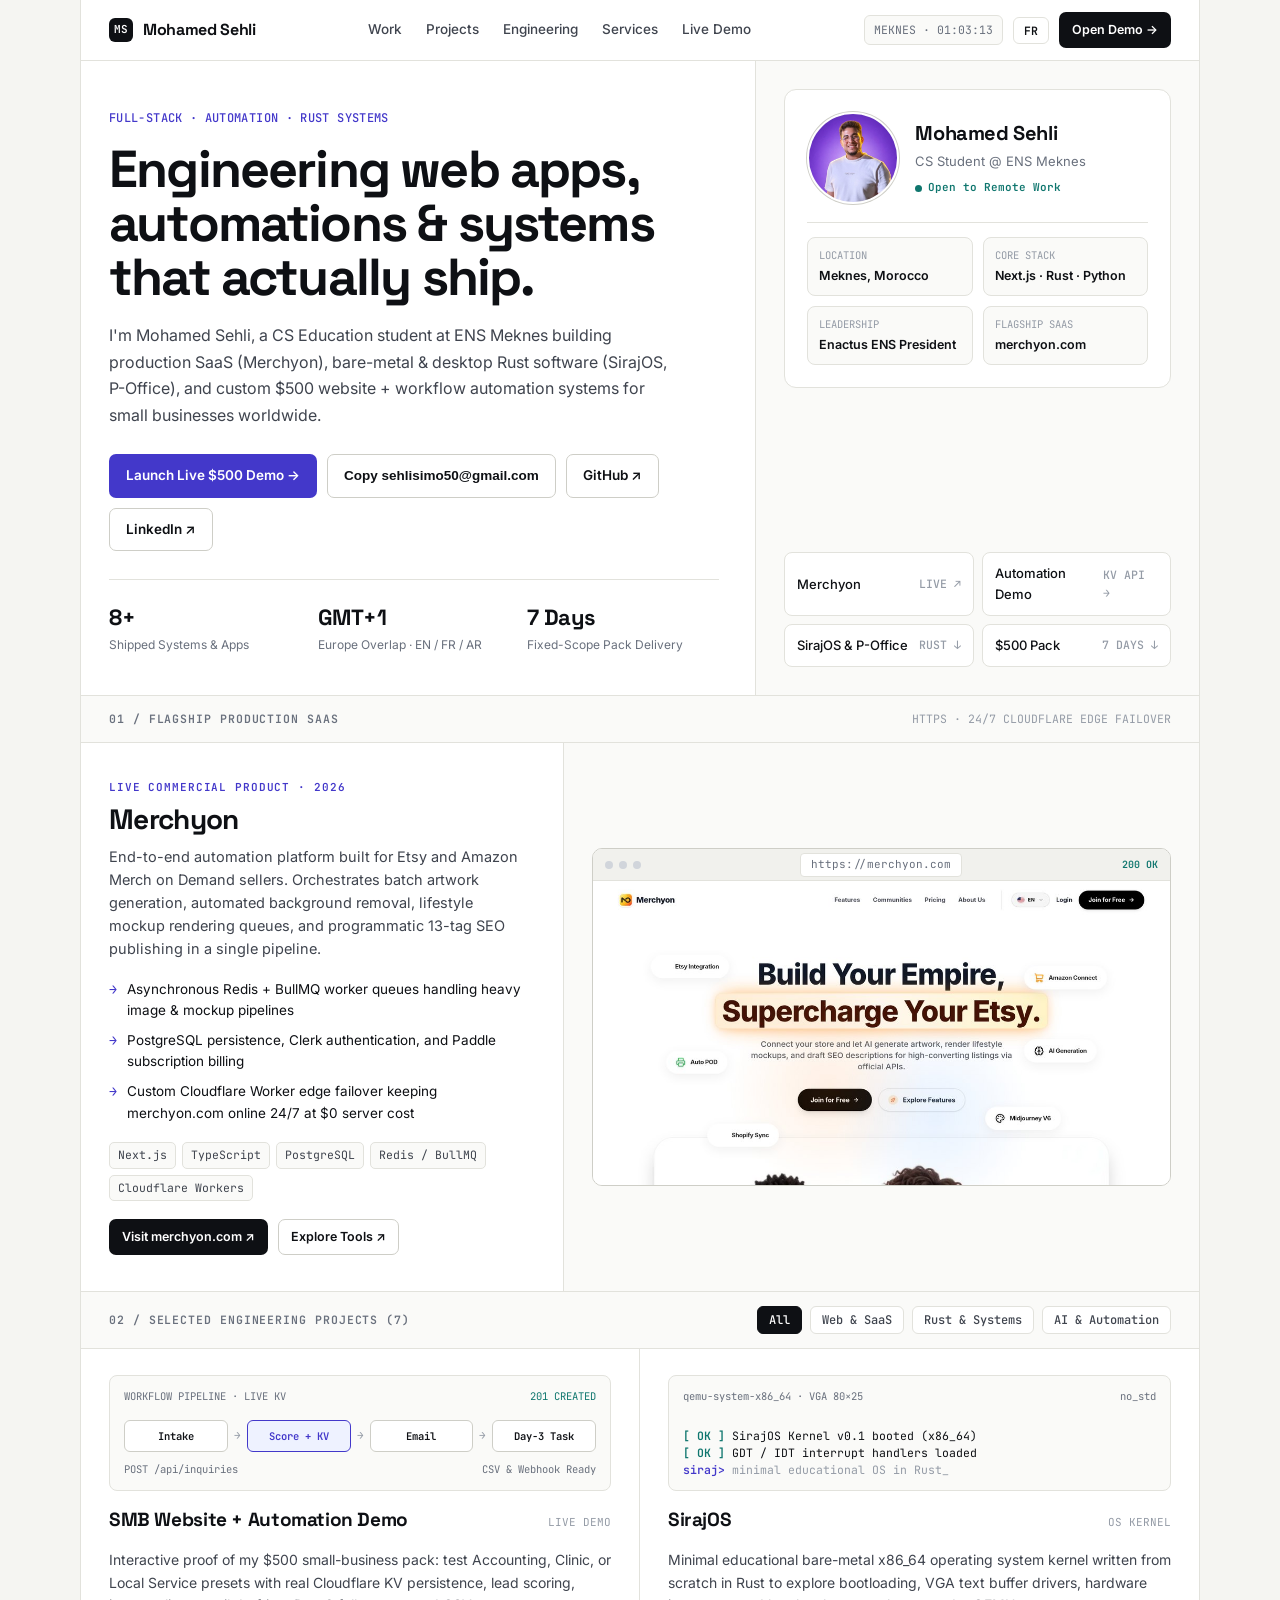
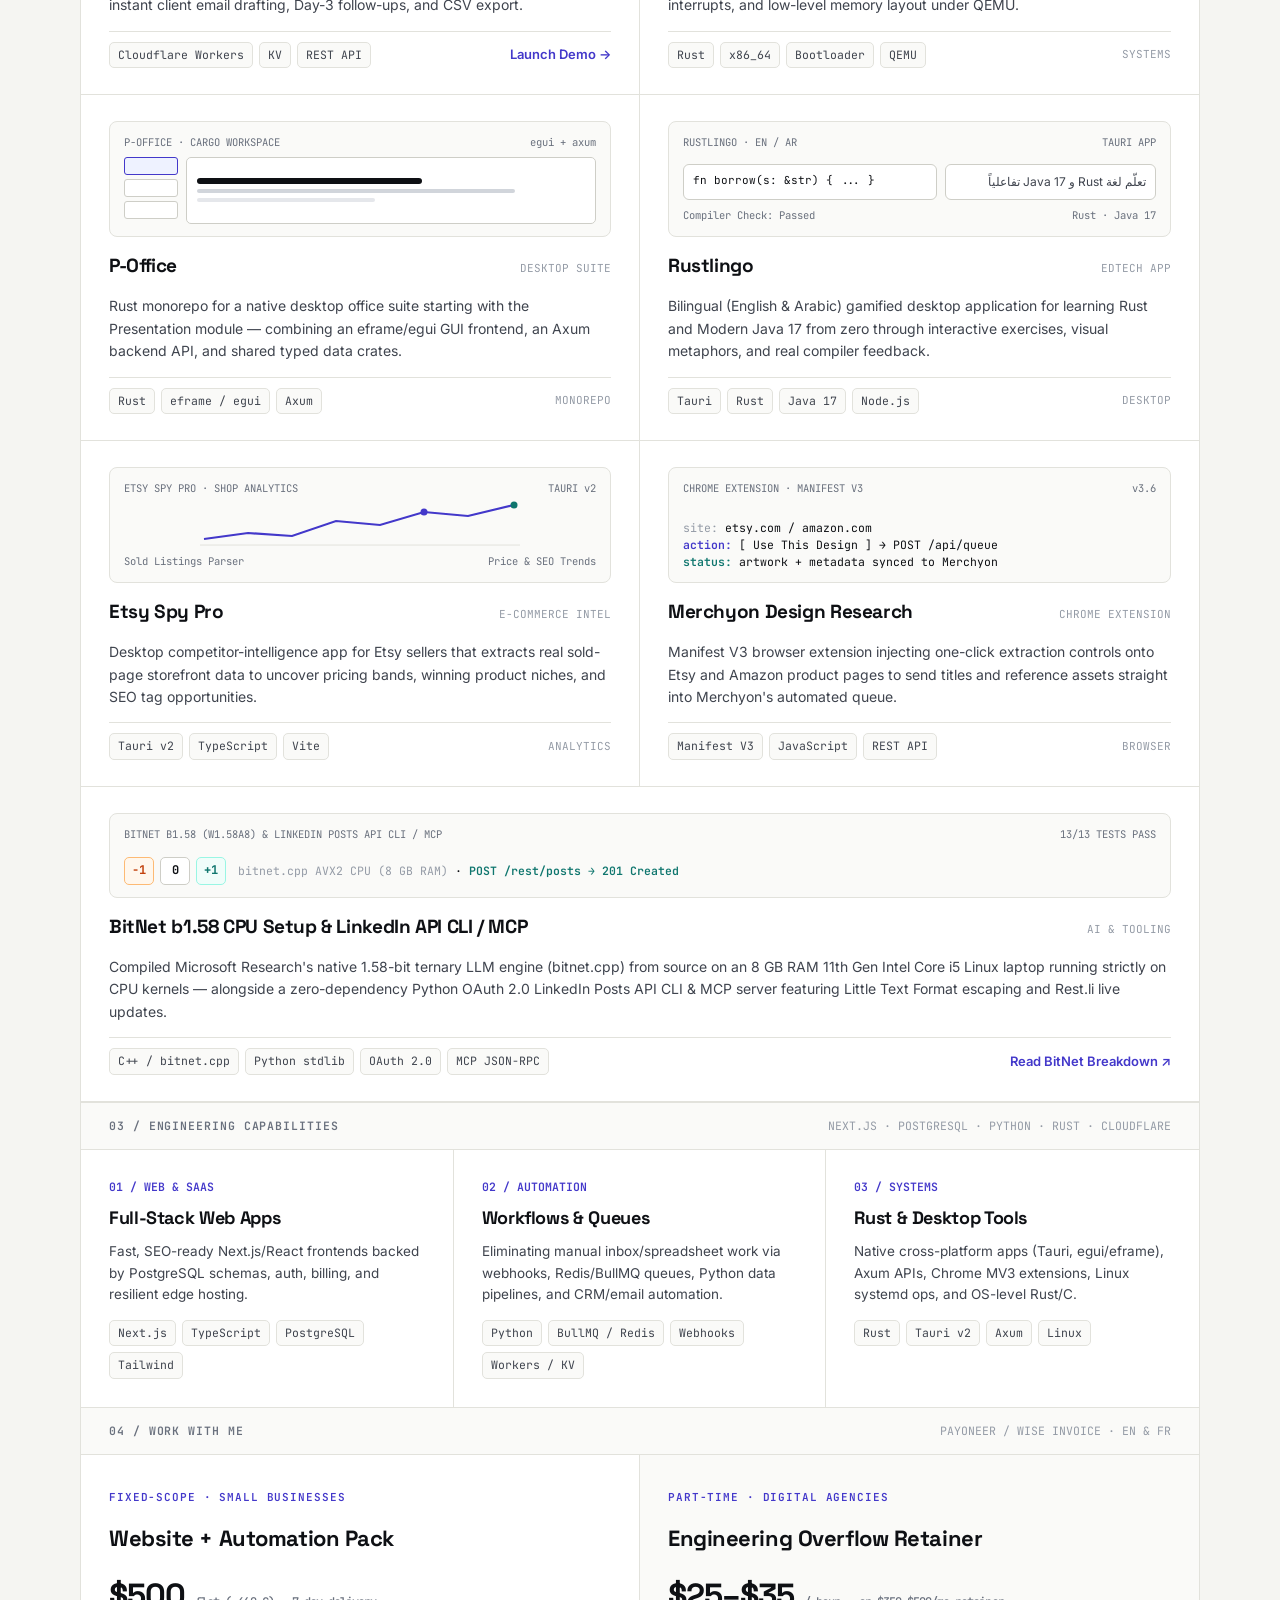
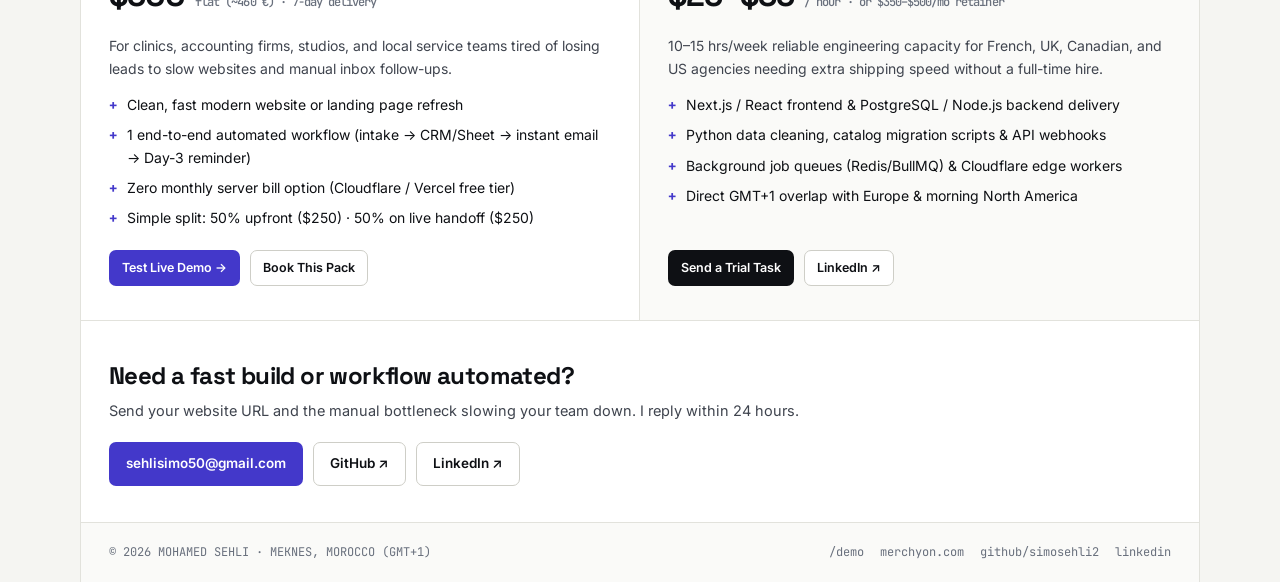
==== commit 4fa40549: "Upgrade developer portfolio to Linear/Swiss architectural grid with Merchyon screenshot, live clock," ====
--- a/index.html
+++ b/index.html
@@ -3,622 +3,996 @@
 <head>
   <meta charset="UTF-8" />
   <meta name="viewport" content="width=device-width, initial-scale=1.0" />
-  <title>Mohamed Sehli — Software & Automation Engineer</title>
-  <meta name="description" content="Mohamed Sehli — CS student in Meknes, Morocco building Merchyon, Rust systems (SirajOS, P-Office), and fast websites + workflow automations for small teams." />
-  <meta property="og:title" content="Mohamed Sehli — Software & Automation Engineer" />
-  <meta property="og:description" content="Builder of Merchyon, SirajOS, P-Office, Rustlingo, and custom workflow automations for small businesses and agencies." />
+  <title>Mohamed Sehli — Full-Stack, Automation &amp; Systems Engineer</title>
+  <meta name="description" content="Mohamed Sehli builds production SaaS (Merchyon), Rust systems (SirajOS, P-Office), and fast websites + workflow automations for small businesses and agencies." />
+  <meta property="og:title" content="Mohamed Sehli — Full-Stack, Automation &amp; Systems Engineer" />
+  <meta property="og:description" content="Merchyon SaaS, SirajOS Rust kernel, P-Office, Rustlingo, and interactive $500 SMB Website + Automation systems." />
   <meta property="og:type" content="website" />
   <link rel="preconnect" href="https://fonts.googleapis.com" />
   <link rel="preconnect" href="https://fonts.gstatic.com" crossorigin />
-  <link href="https://fonts.googleapis.com/css2?family=Instrument+Serif:ital@0;1&family=Inter:wght@400;500;600&family=JetBrains+Mono:wght@400;500&display=swap" rel="stylesheet" />
+  <link href="https://fonts.googleapis.com/css2?family=Inter:wght@400;500;600;700&family=JetBrains+Mono:wght@400;500;600&family=Space+Grotesk:wght@500;600;700&display=swap" rel="stylesheet" />
   <style>
     :root {
-      --paper: #FFFFFF;
-      --paper-subtle: #F8F8F7;
-      --ink: #111111;
-      --muted: #5C5C5C;
-      --faint: #8C8C8C;
-      --rule: #E7E7E5;
-      --accent: #4F46E5;
+      --canvas: #F5F5F2;
+      --surface: #FFFFFF;
+      --surface-alt: #FAFAF8;
+      --ink: #0E1014;
+      --ink-2: #3F444E;
+      --muted: #69707D;
+      --faint: #949BA6;
+      --line: #E2E2DC;
+      --line-strong: #CECEC7;
+      --accent: #4338CA;
+      --accent-hover: #3730A3;
+      --accent-tint: #EEF2FF;
+      --green: #0F766E;
+      --green-tint: #F0FDFA;
+      --mono: 'JetBrains Mono', ui-monospace, monospace;
+      --display: 'Space Grotesk', -apple-system, sans-serif;
+      --sans: 'Inter', -apple-system, BlinkMacSystemFont, sans-serif;
     }
 
     * { box-sizing: border-box; margin: 0; padding: 0; }
     html { scroll-behavior: smooth; }
     body {
-      font-family: 'Inter', -apple-system, BlinkMacSystemFont, sans-serif;
-      background: var(--paper);
+      font-family: var(--sans);
+      background: var(--canvas);
       color: var(--ink);
-      font-size: 15.5px;
-      line-height: 1.65;
+      font-size: 15px;
+      line-height: 1.6;
       -webkit-font-smoothing: antialiased;
     }
     a { color: inherit; text-decoration: none; }
 
-    .wrap {
-      max-width: 760px;
+    /* Top scroll progress hairline */
+    .scroll-bar {
+      position: fixed; top: 0; left: 0; height: 2px; width: 0%;
+      background: var(--accent); z-index: 60; transition: width 0.08s linear;
+    }
+
+    /* Architectural outer frame */
+    .shell {
+      max-width: 1120px;
       margin: 0 auto;
-      padding: 0 24px;
-    }
-
-    /* Top bar — restrained, editorial, zero marketing buttons */
+      background: var(--surface);
+      border-left: 1px solid var(--line);
+      border-right: 1px solid var(--line);
+      min-height: 100vh;
+    }
+
+    /* Sticky Navbar */
     header {
-      padding: 28px 0;
-      border-bottom: 1px solid var(--rule);
-    }
-    .topbar {
-      display: flex;
-      align-items: center;
-      justify-content: space-between;
-      gap: 16px;
-    }
-    .site-name {
-      font-size: 15px;
-      font-weight: 600;
-      letter-spacing: -0.01em;
+      position: sticky; top: 0; z-index: 40;
+      background: rgba(255, 255, 255, 0.92);
+      backdrop-filter: blur(10px);
+      border-bottom: 1px solid var(--line);
     }
     .nav {
-      display: flex;
-      align-items: center;
-      gap: 20px;
-      font-size: 14px;
-      color: var(--muted);
-    }
-    .nav a:hover { color: var(--ink); }
-    .lang-switch {
-      border: 1px solid var(--rule);
-      background: transparent;
-      color: var(--ink);
-      font-family: 'JetBrains Mono', monospace;
-      font-size: 11.5px;
-      padding: 3px 8px;
-      border-radius: 4px;
-      cursor: pointer;
-    }
-    .lang-switch:hover { border-color: var(--ink); }
-
-    /* Intro / Portrait */
-    .intro {
-      padding: 60px 0 48px;
+      display: flex; align-items: center; justify-content: space-between;
+      height: 60px; padding: 0 28px; gap: 16px;
+    }
+    .brand {
+      display: flex; align-items: center; gap: 10px;
+      font-family: var(--display); font-weight: 700; font-size: 16px; letter-spacing: -0.02em;
+    }
+    .brand-mark {
+      width: 24px; height: 24px; border-radius: 6px;
+      background: var(--ink); color: #FFF;
+      display: inline-flex; align-items: center; justify-content: center;
+      font-family: var(--mono); font-size: 11px; font-weight: 600;
+    }
+    .nav-links {
+      display: flex; align-items: center; gap: 24px;
+      font-size: 13.5px; font-weight: 500; color: var(--ink-2);
+    }
+    .nav-links a:hover { color: var(--ink); }
+    .nav-right { display: flex; align-items: center; gap: 10px; }
+    .clock-chip {
+      font-family: var(--mono); font-size: 11.5px; color: var(--muted);
+      padding: 5px 9px; border: 1px solid var(--line); border-radius: 6px;
+      background: var(--surface-alt);
+    }
+    .lang-btn {
+      font-family: var(--mono); font-size: 11.5px; font-weight: 600;
+      border: 1px solid var(--line); background: var(--surface);
+      color: var(--ink); padding: 5px 10px; border-radius: 6px; cursor: pointer;
+    }
+    .lang-btn:hover { border-color: var(--ink); }
+
+    /* Crisp Buttons */
+    .btn {
+      display: inline-flex; align-items: center; justify-content: center; gap: 7px;
+      font-size: 13.5px; font-weight: 600; padding: 10px 16px;
+      border-radius: 7px; border: 1px solid transparent; cursor: pointer;
+      transition: background 0.14s ease, border-color 0.14s ease, color 0.14s ease;
+    }
+    .btn-dark { background: var(--ink); color: #FFF; }
+    .btn-dark:hover { background: #232730; }
+    .btn-accent { background: var(--accent); color: #FFF; }
+    .btn-accent:hover { background: var(--accent-hover); }
+    .btn-line { background: var(--surface); color: var(--ink); border-color: var(--line-strong); }
+    .btn-line:hover { border-color: var(--ink); background: var(--surface-alt); }
+    .btn-sm { padding: 7px 12px; font-size: 12.5px; }
+
+    /* Section Header Bar */
+    .sec-bar {
+      display: flex; align-items: center; justify-content: space-between;
+      padding: 14px 28px; border-bottom: 1px solid var(--line);
+      background: var(--surface-alt); gap: 14px; flex-wrap: wrap;
+    }
+    .sec-index {
+      font-family: var(--mono); font-size: 11.5px; font-weight: 600;
+      text-transform: uppercase; letter-spacing: 0.08em; color: var(--muted);
+    }
+    .sec-note { font-family: var(--mono); font-size: 11.5px; color: var(--faint); }
+
+    /* HERO BENTO */
+    .hero-grid {
       display: grid;
-      grid-template-columns: 116px minmax(0, 1fr);
-      gap: 32px;
-      align-items: start;
-      border-bottom: 1px solid var(--rule);
-    }
-    .portrait-wrap {
-      width: 116px;
-      height: 116px;
-      border-radius: 50%;
-      overflow: hidden;
-      border: 1px solid var(--rule);
-      background: var(--paper-subtle);
-      flex-shrink: 0;
-    }
-    .portrait {
-      width: 100%;
-      height: 100%;
-      object-fit: cover;
-      transform: scale(1.06);
-      display: block;
-    }
-    .intro h1 {
-      font-family: 'Instrument Serif', Georgia, serif;
-      font-weight: 400;
-      font-size: clamp(36px, 5.5vw, 48px);
-      line-height: 1.08;
-      letter-spacing: -0.01em;
-      margin-bottom: 14px;
-    }
-    .intro-lead {
-      color: var(--muted);
-      font-size: 16px;
-      max-width: 560px;
-      margin-bottom: 14px;
-    }
-    .intro-lead strong { color: var(--ink); font-weight: 500; }
-    .intro-meta {
-      font-family: 'JetBrains Mono', monospace;
-      font-size: 12.5px;
-      color: var(--faint);
-      margin-bottom: 22px;
-    }
-    .links-row {
-      display: flex;
-      flex-wrap: wrap;
-      gap: 18px;
-      align-items: center;
-      font-size: 14px;
-      font-weight: 500;
-    }
-    .link-underline {
-      border-bottom: 1px solid var(--rule);
-      padding-bottom: 2px;
-      transition: border-color 0.15s ease, color 0.15s ease;
-    }
-    .link-underline:hover { border-color: var(--ink); color: var(--ink); }
-    .link-primary {
-      color: var(--accent);
-      border-bottom: 1px solid rgba(79, 70, 229, 0.35);
-      padding-bottom: 2px;
-    }
-    .link-primary:hover { border-color: var(--accent); }
-
-    /* Sections */
-    section.block {
-      padding: 48px 0;
-      border-bottom: 1px solid var(--rule);
-    }
-    section.block:last-of-type { border-bottom: none; }
-    .block-label {
-      font-family: 'JetBrains Mono', monospace;
-      font-size: 11.5px;
-      text-transform: uppercase;
-      letter-spacing: 0.08em;
-      color: var(--faint);
-      margin-bottom: 20px;
-    }
-
-    /* Project Index — clean Swiss editorial list, zero AI box-shadows */
-    .project-list {
-      border-top: 1px solid var(--rule);
-    }
-    .project-row {
-      display: grid;
-      grid-template-columns: minmax(0, 1fr) auto;
-      gap: 12px 24px;
-      padding: 20px 8px;
-      margin: 0 -8px;
-      border-bottom: 1px solid var(--rule);
-      transition: background 0.12s ease;
-    }
-    .project-row:hover { background: var(--paper-subtle); }
-    .project-title-line {
-      display: flex;
-      align-items: baseline;
-      gap: 10px;
-      flex-wrap: wrap;
-      margin-bottom: 5px;
-    }
-    .project-title {
-      font-size: 16px;
-      font-weight: 600;
-      letter-spacing: -0.015em;
-    }
-    .project-kind {
-      font-family: 'JetBrains Mono', monospace;
-      font-size: 11.5px;
-      color: var(--faint);
-    }
-    .project-desc {
-      font-size: 14.5px;
-      color: var(--muted);
-      max-width: 540px;
-    }
-    .project-stack {
-      font-family: 'JetBrains Mono', monospace;
-      font-size: 12px;
-      color: var(--faint);
-      margin-top: 7px;
-    }
-    .project-right {
-      display: flex;
-      flex-direction: column;
-      align-items: flex-end;
-      justify-content: space-between;
-      gap: 8px;
-      white-space: nowrap;
-    }
-    .project-year {
-      font-family: 'JetBrains Mono', monospace;
-      font-size: 12px;
-      color: var(--faint);
-    }
-    .project-action {
-      font-size: 13px;
-      font-weight: 500;
-      color: var(--accent);
-    }
-    .project-action:hover { text-decoration: underline; }
-
-    /* Services — two crisp editorial columns */
-    .two-col {
-      display: grid;
-      grid-template-columns: 1fr 1fr;
-      gap: 36px;
-    }
-    .service-col h3 {
-      font-family: 'Instrument Serif', Georgia, serif;
-      font-weight: 400;
-      font-size: 26px;
-      line-height: 1.15;
-      margin-bottom: 8px;
-    }
-    .service-price {
-      font-family: 'JetBrains Mono', monospace;
-      font-size: 13px;
-      color: var(--ink);
-      margin-bottom: 12px;
-    }
-    .service-col p {
-      font-size: 14.5px;
-      color: var(--muted);
-      margin-bottom: 14px;
-    }
-    .plain-list {
-      list-style: none;
+      grid-template-columns: minmax(0, 1.45fr) minmax(300px, 0.95fr);
+      border-bottom: 1px solid var(--line);
+    }
+    .hero-main {
+      padding: 48px 36px 40px 28px;
+      border-right: 1px solid var(--line);
+      display: flex; flex-direction: column; justify-content: space-between; gap: 28px;
+    }
+    .hero-kicker {
+      font-family: var(--mono); font-size: 12px; font-weight: 500;
+      color: var(--accent); letter-spacing: 0.03em; margin-bottom: 14px;
+    }
+    h1 {
+      font-family: var(--display); font-weight: 700;
+      font-size: clamp(34px, 4.4vw, 52px);
+      line-height: 1.04; letter-spacing: -0.035em;
       margin-bottom: 18px;
     }
-    .plain-list li {
-      font-size: 14px;
-      color: var(--ink);
-      padding: 4px 0 4px 16px;
-      position: relative;
-    }
-    .plain-list li::before {
-      content: "—";
-      position: absolute;
-      left: 0;
-      color: var(--faint);
-    }
-
-    /* Background / Skills */
-    .kv-list {
-      display: grid;
-      grid-template-columns: 150px minmax(0, 1fr);
-      gap: 12px 24px;
-      font-size: 14.5px;
-    }
-    .kv-list dt {
-      font-family: 'JetBrains Mono', monospace;
-      font-size: 12px;
-      color: var(--faint);
-      padding-top: 3px;
-    }
-    .kv-list dd { color: var(--muted); }
-    .kv-list dd strong { color: var(--ink); font-weight: 500; }
-
-    /* Footer */
+    .hero-sub {
+      font-size: 16px; color: var(--ink-2); max-width: 560px; line-height: 1.65;
+    }
+    .hero-sub strong { color: var(--ink); font-weight: 600; }
+    .hero-actions { display: flex; flex-wrap: wrap; gap: 10px; margin-top: 26px; }
+    .hero-stats {
+      display: grid; grid-template-columns: repeat(3, 1fr);
+      border-top: 1px solid var(--line); padding-top: 20px; gap: 16px;
+    }
+    .stat-num {
+      font-family: var(--display); font-size: 22px; font-weight: 700; letter-spacing: -0.02em;
+    }
+    .stat-label { font-size: 12px; color: var(--muted); }
+
+    /* Hero Right: Portrait & Telemetry Card */
+    .hero-side {
+      background: var(--surface-alt);
+      padding: 28px;
+      display: flex; flex-direction: column; justify-content: space-between; gap: 20px;
+    }
+    .portrait-card {
+      background: var(--surface); border: 1px solid var(--line); border-radius: 12px;
+      padding: 22px; display: flex; flex-direction: column; gap: 18px;
+    }
+    .portrait-top { display: flex; align-items: center; gap: 16px; }
+    .portrait-frame {
+      width: 92px; height: 92px; border-radius: 50%;
+      overflow: hidden; border: 2px solid var(--surface);
+      box-shadow: 0 0 0 1px var(--line-strong);
+      flex-shrink: 0; background: #EDE9FE;
+    }
+    .portrait-frame img {
+      width: 100%; height: 100%; object-fit: cover;
+      transform: scale(1.07); display: block;
+    }
+    .portrait-info h2 {
+      font-family: var(--display); font-size: 20px; font-weight: 700; letter-spacing: -0.02em;
+    }
+    .portrait-info p { font-size: 13px; color: var(--muted); margin-top: 2px; }
+    .live-row {
+      display: inline-flex; align-items: center; gap: 6px; margin-top: 7px;
+      font-family: var(--mono); font-size: 11px; color: var(--green); font-weight: 600;
+    }
+    .live-dot {
+      width: 7px; height: 7px; border-radius: 50%; background: var(--green);
+    }
+    .vitals {
+      display: grid; grid-template-columns: 1fr 1fr; gap: 10px;
+      border-top: 1px solid var(--line); padding-top: 14px;
+    }
+    .vital-cell {
+      background: var(--surface-alt); border: 1px solid var(--line);
+      border-radius: 8px; padding: 9px 11px;
+    }
+    .vital-k { font-family: var(--mono); font-size: 10.5px; color: var(--faint); text-transform: uppercase; }
+    .vital-v { font-size: 12.5px; font-weight: 600; color: var(--ink); margin-top: 2px; }
+
+    .quick-links {
+      display: grid; grid-template-columns: 1fr 1fr; gap: 8px;
+    }
+    .qlink {
+      display: flex; align-items: center; justify-content: space-between;
+      padding: 10px 12px; background: var(--surface);
+      border: 1px solid var(--line); border-radius: 8px;
+      font-size: 13px; font-weight: 500;
+    }
+    .qlink:hover { border-color: var(--ink); }
+    .qlink span { font-family: var(--mono); font-size: 11.5px; color: var(--faint); }
+
+    /* FEATURED CASE STUDY: MERCHYON */
+    .featured-grid {
+      display: grid; grid-template-columns: minmax(0, 0.95fr) minmax(0, 1.25fr);
+      border-bottom: 1px solid var(--line);
+    }
+    .featured-copy {
+      padding: 36px 32px 36px 28px;
+      border-right: 1px solid var(--line);
+      display: flex; flex-direction: column; justify-content: space-between; gap: 18px;
+    }
+    .feat-tag {
+      font-family: var(--mono); font-size: 11px; font-weight: 600;
+      color: var(--accent); text-transform: uppercase; letter-spacing: 0.08em;
+    }
+    .featured-copy h3 {
+      font-family: var(--display); font-size: 28px; font-weight: 700;
+      letter-spacing: -0.025em; margin-top: 6px; line-height: 1.15;
+    }
+    .featured-copy p { color: var(--ink-2); font-size: 14.5px; }
+    .arch-points { list-style: none; display: flex; flex-direction: column; gap: 8px; }
+    .arch-points li {
+      font-size: 13.5px; color: var(--ink); padding-left: 18px; position: relative;
+    }
+    .arch-points li::before {
+      content: "→"; position: absolute; left: 0; color: var(--accent); font-family: var(--mono);
+    }
+    .tag-row { display: flex; flex-wrap: wrap; gap: 6px; }
+    .tag {
+      font-family: var(--mono); font-size: 11.5px; color: var(--ink-2);
+      background: var(--surface-alt); border: 1px solid var(--line);
+      padding: 3px 8px; border-radius: 5px;
+    }
+    .featured-visual {
+      background: var(--surface-alt); padding: 28px;
+      display: flex; align-items: center; justify-content: center;
+    }
+    .browser-frame {
+      width: 100%; background: var(--surface);
+      border: 1px solid var(--line-strong); border-radius: 10px; overflow: hidden;
+    }
+    .browser-bar {
+      height: 32px; background: #F1F1ED; border-bottom: 1px solid var(--line);
+      display: flex; align-items: center; justify-content: space-between; padding: 0 12px;
+    }
+    .dots { display: flex; gap: 6px; }
+    .dots i { width: 8px; height: 8px; border-radius: 50%; background: #D1D5DB; display: block; }
+    .browser-url {
+      font-family: var(--mono); font-size: 11px; color: var(--muted);
+      background: var(--surface); border: 1px solid var(--line);
+      padding: 2px 10px; border-radius: 4px;
+    }
+    .browser-frame img { width: 100%; display: block; height: auto; }
+
+    /* FILTERABLE PROJECT GRID */
+    .filter-bar {
+      display: flex; align-items: center; gap: 8px; flex-wrap: wrap;
+    }
+    .fbtn {
+      font-family: var(--mono); font-size: 12px; font-weight: 500;
+      padding: 5px 11px; border-radius: 6px;
+      border: 1px solid var(--line); background: var(--surface);
+      color: var(--ink-2); cursor: pointer;
+    }
+    .fbtn.active { background: var(--ink); color: #FFF; border-color: var(--ink); }
+
+    .projects-grid {
+      display: grid; grid-template-columns: repeat(2, minmax(0, 1fr));
+      border-bottom: 1px solid var(--line);
+    }
+    .pcard {
+      padding: 26px 28px;
+      border-bottom: 1px solid var(--line);
+      border-right: 1px solid var(--line);
+      display: flex; flex-direction: column; gap: 14px;
+      background: var(--surface);
+      transition: background 0.14s ease;
+    }
+    .pcard:nth-child(2n) { border-right: none; }
+    .pcard:hover { background: #FCFCFA; }
+    .pcard.hidden { display: none; }
+
+    /* Bespoke technical mini-previews inside cards */
+    .preview {
+      height: 116px; border-radius: 8px; border: 1px solid var(--line);
+      background: var(--surface-alt); padding: 12px 14px;
+      overflow: hidden; position: relative;
+      display: flex; flex-direction: column; justify-content: space-between;
+    }
+    .preview-head {
+      display: flex; align-items: center; justify-content: space-between;
+      font-family: var(--mono); font-size: 10.5px; color: var(--muted);
+    }
+    .preview-code {
+      font-family: var(--mono); font-size: 11.5px; line-height: 1.48; color: var(--ink);
+    }
+    .preview-code .ok { color: var(--green); font-weight: 600; }
+    .preview-code .hi { color: var(--accent); font-weight: 600; }
+    .preview-code .dim { color: var(--faint); }
+
+    /* Pipeline preview inside Demo card */
+    .flow-nodes {
+      display: flex; align-items: center; justify-content: space-between; gap: 6px; margin-top: 6px;
+    }
+    .fnode {
+      flex: 1; background: var(--surface); border: 1px solid var(--line-strong);
+      border-radius: 6px; padding: 7px 6px; text-align: center;
+      font-family: var(--mono); font-size: 10.5px; font-weight: 600;
+    }
+    .fnode.active-node { border-color: var(--accent); background: var(--accent-tint); color: var(--accent); }
+    .farrow { font-family: var(--mono); font-size: 11px; color: var(--faint); }
+
+    /* Presentation wireframe inside P-Office */
+    .slide-wire {
+      display: grid; grid-template-columns: 54px 1fr; gap: 8px; flex: 1; margin-top: 6px;
+    }
+    .slide-rail { display: flex; flex-direction: column; gap: 4px; }
+    .slide-thumb { height: 18px; border-radius: 3px; border: 1px solid var(--line-strong); background: var(--surface); }
+    .slide-thumb.sel { border-color: var(--accent); background: var(--accent-tint); }
+    .slide-canvas {
+      background: var(--surface); border: 1px solid var(--line-strong); border-radius: 5px;
+      padding: 8px 10px; display: flex; flex-direction: column; justify-content: center; gap: 5px;
+    }
+    .wire-bar { height: 6px; border-radius: 3px; background: var(--ink); width: 58%; }
+    .wire-bar.sm { height: 4px; background: #D1D5DB; width: 82%; }
+    .wire-bar.xs { height: 4px; background: #E5E7EB; width: 46%; }
+
+    /* Bilingual preview inside Rustlingo */
+    .bi-split { display: grid; grid-template-columns: 1.2fr 1fr; gap: 8px; margin-top: 6px; }
+    .bi-box {
+      background: var(--surface); border: 1px solid var(--line-strong);
+      border-radius: 6px; padding: 7px 9px; font-family: var(--mono); font-size: 11px;
+    }
+    .bi-box.ar { font-family: var(--sans); text-align: right; color: var(--ink-2); font-size: 12px; }
+
+    /* Ternary matrix inside BitNet card */
+    .t-row { display: flex; gap: 6px; align-items: center; margin-top: 6px; flex-wrap: wrap; }
+    .t-tile {
+      font-family: var(--mono); font-size: 12px; font-weight: 700;
+      width: 30px; height: 28px; border-radius: 5px;
+      display: inline-flex; align-items: center; justify-content: center;
+      border: 1px solid var(--line-strong); background: var(--surface);
+    }
+    .t-tile.neg { background: #FFF7ED; border-color: #FDBA74; color: #C2410C; }
+    .t-tile.pos { background: var(--green-tint); border-color: #99F6E4; color: var(--green); }
+
+    .pcard-head { display: flex; align-items: baseline; justify-content: space-between; gap: 10px; }
+    .pcard h3 { font-family: var(--display); font-size: 19px; font-weight: 700; letter-spacing: -0.02em; }
+    .pcard-cat { font-family: var(--mono); font-size: 11px; color: var(--faint); text-transform: uppercase; }
+    .pcard p { font-size: 14px; color: var(--ink-2); }
+    .pcard-foot {
+      margin-top: auto; padding-top: 10px; border-top: 1px solid var(--line);
+      display: flex; align-items: center; justify-content: space-between; gap: 10px; flex-wrap: wrap;
+    }
+    .pcard-link {
+      font-size: 13px; font-weight: 600; color: var(--accent);
+    }
+    .pcard-link:hover { text-decoration: underline; }
+
+    /* ARCHITECTURE / CAPABILITIES 3-COL */
+    .cap-grid {
+      display: grid; grid-template-columns: repeat(3, minmax(0, 1fr));
+      border-bottom: 1px solid var(--line);
+    }
+    .cap-col {
+      padding: 28px; border-right: 1px solid var(--line);
+    }
+    .cap-col:last-child { border-right: none; }
+    .cap-num { font-family: var(--mono); font-size: 11.5px; color: var(--accent); font-weight: 600; margin-bottom: 8px; }
+    .cap-col h3 { font-family: var(--display); font-size: 18px; font-weight: 700; margin-bottom: 8px; letter-spacing: -0.02em; }
+    .cap-col p { font-size: 13.5px; color: var(--ink-2); margin-bottom: 14px; }
+
+    /* WORK WITH ME (2-COL CLEAN SPLIT) */
+    .offer-grid {
+      display: grid; grid-template-columns: repeat(2, minmax(0, 1fr));
+      border-bottom: 1px solid var(--line);
+    }
+    .offer-col {
+      padding: 34px 28px; border-right: 1px solid var(--line);
+      display: flex; flex-direction: column; gap: 14px;
+    }
+    .offer-col:last-child { border-right: none; background: var(--surface-alt); }
+    .offer-price {
+      font-family: var(--display); font-size: 32px; font-weight: 700; letter-spacing: -0.03em;
+      display: flex; align-items: baseline; gap: 10px; flex-wrap: wrap;
+    }
+    .offer-price small { font-family: var(--mono); font-size: 12px; color: var(--muted); font-weight: 500; }
+    .offer-list { list-style: none; display: flex; flex-direction: column; gap: 8px; }
+    .offer-list li { font-size: 14px; color: var(--ink); padding-left: 18px; position: relative; }
+    .offer-list li::before { content: "+"; position: absolute; left: 0; font-family: var(--mono); color: var(--accent); font-weight: 700; }
+
+    /* FOOTER / CONTACT STRIP */
+    .contact-strip {
+      padding: 36px 28px;
+      display: flex; align-items: center; justify-content: space-between;
+      gap: 20px; flex-wrap: wrap;
+      border-bottom: 1px solid var(--line);
+    }
+    .contact-strip h2 { font-family: var(--display); font-size: 24px; letter-spacing: -0.025em; margin-bottom: 4px; }
+    .contact-strip p { font-size: 14.5px; color: var(--ink-2); }
     footer {
-      padding: 28px 0 48px;
-      border-top: 1px solid var(--rule);
-      display: flex;
-      justify-content: space-between;
-      align-items: center;
-      flex-wrap: wrap;
-      gap: 12px;
-      font-size: 13px;
-      color: var(--faint);
-    }
-    .footer-links { display: flex; gap: 18px; }
-    .footer-links a:hover { color: var(--ink); }
-
-    @media (max-width: 660px) {
-      .intro { grid-template-columns: 1fr; gap: 20px; padding: 40px 0 36px; }
-      .portrait-wrap { width: 88px; height: 88px; }
-      .project-row { grid-template-columns: 1fr; gap: 8px; }
-      .project-right { flex-direction: row; align-items: center; justify-content: space-between; }
-      .two-col { grid-template-columns: 1fr; gap: 32px; }
-      .kv-list { grid-template-columns: 1fr; gap: 4px; }
-      .kv-list dt { margin-top: 10px; }
-      .nav a.hide-sm { display: none; }
+      padding: 20px 28px; background: var(--surface-alt);
+      display: flex; align-items: center; justify-content: space-between;
+      flex-wrap: wrap; gap: 12px; font-family: var(--mono); font-size: 12px; color: var(--muted);
+    }
+    footer a:hover { color: var(--ink); }
+
+    @media (max-width: 900px) {
+      .hero-grid, .featured-grid, .projects-grid, .cap-grid, .offer-grid { grid-template-columns: 1fr; }
+      .hero-main, .featured-copy, .pcard, .cap-col, .offer-col { border-right: none; }
+      .hero-main, .featured-copy, .cap-col, .offer-col { border-bottom: 1px solid var(--line); }
+      .nav-links, .clock-chip { display: none; }
+      .nav, .hero-main, .hero-side, .featured-copy, .featured-visual, .pcard, .cap-col, .offer-col, .contact-strip, .sec-bar { padding-left: 18px; padding-right: 18px; }
     }
   </style>
 </head>
 <body>
-  <header>
-    <div class="wrap topbar">
-      <a class="site-name" href="/">Mohamed Sehli</a>
-      <nav class="nav" aria-label="Primary">
-        <a href="#projects" data-i18n="nav_projects">Projects</a>
-        <a href="#work-with-me" class="hide-sm" data-i18n="nav_services">Services</a>
-        <a href="/demo" data-i18n="nav_demo">Live Demo</a>
-        <a href="#contact" class="hide-sm" data-i18n="nav_contact">Contact</a>
-        <button id="langToggle" class="lang-switch" type="button" aria-label="Switch language">FR</button>
-      </nav>
+  <div class="scroll-bar" id="scrollBar" aria-hidden="true"></div>
+
+  <div class="shell">
+    <header>
+      <div class="nav">
+        <a class="brand" href="/">
+          <span class="brand-mark">MS</span>
+          <span>Mohamed Sehli</span>
+        </a>
+        <nav class="nav-links" aria-label="Primary">
+          <a href="#featured" data-i18n="nav_work">Work</a>
+          <a href="#projects" data-i18n="nav_projects">Projects</a>
+          <a href="#capabilities" data-i18n="nav_stack">Engineering</a>
+          <a href="#services" data-i18n="nav_services">Services</a>
+          <a href="/demo" data-i18n="nav_demo">Live Demo</a>
+        </nav>
+        <div class="nav-right">
+          <span class="clock-chip" id="meknesClock">MA · --:--</span>
+          <button id="langToggle" class="lang-btn" type="button" aria-label="Switch language">FR</button>
+          <a class="btn btn-dark btn-sm" href="/demo" data-i18n="nav_cta">Open Demo →</a>
+        </div>
+      </div>
+    </header>
+
+    <!-- HERO -->
+    <section class="hero-grid">
+      <div class="hero-main">
+        <div>
+          <div class="hero-kicker" data-i18n="hero_kicker">FULL-STACK · AUTOMATION · RUST SYSTEMS</div>
+          <h1 data-i18n="hero_title">Engineering web apps, automations &amp; systems that actually ship.</h1>
+          <p class="hero-sub" data-i18n="hero_sub">
+            I'm <strong>Mohamed Sehli</strong>, a CS Education student at ENS Meknes building production SaaS (<strong>Merchyon</strong>), bare-metal &amp; desktop Rust software (<strong>SirajOS</strong>, <strong>P-Office</strong>), and custom <strong>$500 website + workflow automation systems</strong> for small businesses worldwide.
+          </p>
+          <div class="hero-actions">
+            <a class="btn btn-accent" href="/demo" data-i18n="cta_demo">Launch Live $500 Demo →</a>
+            <button id="copyEmailBtn" class="btn btn-line" type="button" data-i18n="cta_copy">Copy sehlisimo50@gmail.com</button>
+            <a class="btn btn-line" href="https://github.com/simosehli2" target="_blank" rel="noopener">GitHub ↗</a>
+            <a class="btn btn-line" href="https://www.linkedin.com/in/mohamed-sehli" target="_blank" rel="noopener">LinkedIn ↗</a>
+          </div>
+        </div>
+
+        <div class="hero-stats">
+          <div>
+            <div class="stat-num">8+</div>
+            <div class="stat-label" data-i18n="st_1">Shipped Systems &amp; Apps</div>
+          </div>
+          <div>
+            <div class="stat-num">GMT+1</div>
+            <div class="stat-label" data-i18n="st_2">Europe Overlap · EN / FR / AR</div>
+          </div>
+          <div>
+            <div class="stat-num">7 Days</div>
+            <div class="stat-label" data-i18n="st_3">Fixed-Scope Pack Delivery</div>
+          </div>
+        </div>
+      </div>
+
+      <aside class="hero-side">
+        <div class="portrait-card">
+          <div class="portrait-top">
+            <div class="portrait-frame">
+              <img src="/avatar.jpg" alt="Mohamed Sehli portrait" width="92" height="92" onerror="this.onerror=null;this.src='avatar.jpg';" />
+            </div>
+            <div class="portrait-info">
+              <h2>Mohamed Sehli</h2>
+              <p data-i18n="card_role">CS Student @ ENS Meknes</p>
+              <div class="live-row"><span class="live-dot"></span><span data-i18n="card_avail">Open to Remote Work</span></div>
+            </div>
+          </div>
+
+          <div class="vitals">
+            <div class="vital-cell">
+              <div class="vital-k" data-i18n="v1_k">Location</div>
+              <div class="vital-v">Meknes, Morocco</div>
+            </div>
+            <div class="vital-cell">
+              <div class="vital-k" data-i18n="v2_k">Core Stack</div>
+              <div class="vital-v">Next.js · Rust · Python</div>
+            </div>
+            <div class="vital-cell">
+              <div class="vital-k" data-i18n="v3_k">Leadership</div>
+              <div class="vital-v">Enactus ENS President</div>
+            </div>
+            <div class="vital-cell">
+              <div class="vital-k" data-i18n="v4_k">Flagship SaaS</div>
+              <div class="vital-v">merchyon.com</div>
+            </div>
+          </div>
+        </div>
+
+        <div class="quick-links">
+          <a class="qlink" href="https://merchyon.com" target="_blank" rel="noopener">Merchyon <span>LIVE ↗</span></a>
+          <a class="qlink" href="/demo">Automation Demo <span>KV API →</span></a>
+          <a class="qlink" href="#projects">SirajOS &amp; P-Office <span>RUST ↓</span></a>
+          <a class="qlink" href="#services">$500 Pack <span>7 DAYS ↓</span></a>
+        </div>
+      </aside>
+    </section>
+
+    <!-- 01 / FEATURED PRODUCTION SAAS -->
+    <div class="sec-bar" id="featured">
+      <span class="sec-index" data-i18n="sec1_idx">01 / Flagship Production SaaS</span>
+      <span class="sec-note">HTTPS · 24/7 CLOUDFLARE EDGE FAILOVER</span>
     </div>
-  </header>
-
-  <main class="wrap">
-    <section class="intro">
-      <div class="portrait-wrap">
-        <img class="portrait" src="/avatar.jpg" alt="Portrait of Mohamed Sehli" width="116" height="116" onerror="this.onerror=null;this.src='avatar.jpg';" />
-      </div>
+
+    <section class="featured-grid">
+      <div class="featured-copy">
+        <div>
+          <div class="feat-tag" data-i18n="feat_tag">Live Commercial Product · 2026</div>
+          <h3>Merchyon</h3>
+          <p style="margin-top:10px;" data-i18n="feat_desc">
+            End-to-end automation platform built for Etsy and Amazon Merch on Demand sellers. Orchestrates batch artwork generation, automated background removal, lifestyle mockup rendering queues, and programmatic 13-tag SEO publishing in a single pipeline.
+          </p>
+        </div>
+
+        <ul class="arch-points">
+          <li data-i18n="feat_b1">Asynchronous Redis + BullMQ worker queues handling heavy image &amp; mockup pipelines</li>
+          <li data-i18n="feat_b2">PostgreSQL persistence, Clerk authentication, and Paddle subscription billing</li>
+          <li data-i18n="feat_b3">Custom Cloudflare Worker edge failover keeping merchyon.com online 24/7 at $0 server cost</li>
+        </ul>
+
+        <div class="tag-row">
+          <span class="tag">Next.js</span>
+          <span class="tag">TypeScript</span>
+          <span class="tag">PostgreSQL</span>
+          <span class="tag">Redis / BullMQ</span>
+          <span class="tag">Cloudflare Workers</span>
+        </div>
+
+        <div style="display:flex; gap:10px; flex-wrap:wrap;">
+          <a class="btn btn-dark btn-sm" href="https://merchyon.com" target="_blank" rel="noopener">Visit merchyon.com ↗</a>
+          <a class="btn btn-line btn-sm" href="https://merchyon.com/features" target="_blank" rel="noopener" data-i18n="feat_btn2">Explore Tools ↗</a>
+        </div>
+      </div>
+
+      <div class="featured-visual">
+        <div class="browser-frame">
+          <div class="browser-bar">
+            <div class="dots"><i></i><i></i><i></i></div>
+            <div class="browser-url">https://merchyon.com</div>
+            <span style="font-family:var(--mono);font-size:10px;color:var(--green);font-weight:600;">200 OK</span>
+          </div>
+          <img src="/merchyon.jpg" alt="Live screenshot of Merchyon application UI" width="1100" height="578" onerror="this.onerror=null;this.src='merchyon.jpg';" />
+        </div>
+      </div>
+    </section>
+
+    <!-- 02 / FILTERABLE PROJECTS GRID -->
+    <div class="sec-bar" id="projects">
+      <span class="sec-index" data-i18n="sec2_idx">02 / Selected Engineering Projects (7)</span>
+      <div class="filter-bar" role="group" aria-label="Filter projects">
+        <button class="fbtn active" data-filter="all" type="button">All</button>
+        <button class="fbtn" data-filter="web" type="button">Web &amp; SaaS</button>
+        <button class="fbtn" data-filter="rust" type="button">Rust &amp; Systems</button>
+        <button class="fbtn" data-filter="ai" type="button">AI &amp; Automation</button>
+      </div>
+    </div>
+
+    <section class="projects-grid">
+      <!-- 1. SMB Demo -->
+      <article class="pcard" data-cat="web ai">
+        <div class="preview">
+          <div class="preview-head"><span>WORKFLOW PIPELINE · LIVE KV</span><span style="color:var(--green);">201 CREATED</span></div>
+          <div class="flow-nodes">
+            <div class="fnode">Intake</div><span class="farrow">→</span>
+            <div class="fnode active-node">Score + KV</div><span class="farrow">→</span>
+            <div class="fnode">Email</div><span class="farrow">→</span>
+            <div class="fnode">Day-3 Task</div>
+          </div>
+          <div class="preview-head"><span>POST /api/inquiries</span><span>CSV &amp; Webhook Ready</span></div>
+        </div>
+        <div class="pcard-head">
+          <h3>SMB Website + Automation Demo</h3>
+          <span class="pcard-cat">Live Demo</span>
+        </div>
+        <p data-i18n="p_demo">
+          Interactive proof of my $500 small-business pack: test Accounting, Clinic, or Local Service presets with real Cloudflare KV persistence, lead scoring, instant client email drafting, Day-3 follow-ups, and CSV export.
+        </p>
+        <div class="pcard-foot">
+          <div class="tag-row"><span class="tag">Cloudflare Workers</span><span class="tag">KV</span><span class="tag">REST API</span></div>
+          <a class="pcard-link" href="/demo" data-i18n="p_demo_cta">Launch Demo →</a>
+        </div>
+      </article>
+
+      <!-- 2. SirajOS -->
+      <article class="pcard" data-cat="rust">
+        <div class="preview">
+          <div class="preview-head"><span>qemu-system-x86_64 · VGA 80×25</span><span>no_std</span></div>
+          <div class="preview-code">
+            <div><span class="ok">[ OK ]</span> SirajOS Kernel v0.1 booted (x86_64)</div>
+            <div><span class="ok">[ OK ]</span> GDT / IDT interrupt handlers loaded</div>
+            <div><span class="hi">siraj&gt;</span> <span class="dim">minimal educational OS in Rust_</span></div>
+          </div>
+        </div>
+        <div class="pcard-head">
+          <h3>SirajOS</h3>
+          <span class="pcard-cat">OS Kernel</span>
+        </div>
+        <p data-i18n="p_siraj">
+          Minimal educational bare-metal x86_64 operating system kernel written from scratch in Rust to explore bootloading, VGA text buffer drivers, hardware interrupts, and low-level memory layout under QEMU.
+        </p>
+        <div class="pcard-foot">
+          <div class="tag-row"><span class="tag">Rust</span><span class="tag">x86_64</span><span class="tag">Bootloader</span><span class="tag">QEMU</span></div>
+          <span class="pcard-cat">Systems</span>
+        </div>
+      </article>
+
+      <!-- 3. P-Office -->
+      <article class="pcard" data-cat="rust">
+        <div class="preview">
+          <div class="preview-head"><span>P-OFFICE · CARGO WORKSPACE</span><span>egui + axum</span></div>
+          <div class="slide-wire">
+            <div class="slide-rail">
+              <div class="slide-thumb sel"></div>
+              <div class="slide-thumb"></div>
+              <div class="slide-thumb"></div>
+            </div>
+            <div class="slide-canvas">
+              <div class="wire-bar"></div>
+              <div class="wire-bar sm"></div>
+              <div class="wire-bar xs"></div>
+            </div>
+          </div>
+        </div>
+        <div class="pcard-head">
+          <h3>P-Office</h3>
+          <span class="pcard-cat">Desktop Suite</span>
+        </div>
+        <p data-i18n="p_poffice">
+          Rust monorepo for a native desktop office suite starting with the Presentation module — combining an eframe/egui GUI frontend, an Axum backend API, and shared typed data crates.
+        </p>
+        <div class="pcard-foot">
+          <div class="tag-row"><span class="tag">Rust</span><span class="tag">eframe / egui</span><span class="tag">Axum</span></div>
+          <span class="pcard-cat">Monorepo</span>
+        </div>
+      </article>
+
+      <!-- 4. Rustlingo -->
+      <article class="pcard" data-cat="rust web">
+        <div class="preview">
+          <div class="preview-head"><span>RUSTLINGO · EN / AR</span><span>TAURI APP</span></div>
+          <div class="bi-split">
+            <div class="bi-box"><span class="hi">fn</span> borrow(s: &amp;str) { ... }</div>
+            <div class="bi-box ar" dir="rtl">تعلّم لغة Rust و Java 17 تفاعلياً</div>
+          </div>
+          <div class="preview-head"><span>Compiler Check: Passed</span><span>Rust · Java 17</span></div>
+        </div>
+        <div class="pcard-head">
+          <h3>Rustlingo</h3>
+          <span class="pcard-cat">EdTech App</span>
+        </div>
+        <p data-i18n="p_rustlingo">
+          Bilingual (English &amp; Arabic) gamified desktop application for learning Rust and Modern Java 17 from zero through interactive exercises, visual metaphors, and real compiler feedback.
+        </p>
+        <div class="pcard-foot">
+          <div class="tag-row"><span class="tag">Tauri</span><span class="tag">Rust</span><span class="tag">Java 17</span><span class="tag">Node.js</span></div>
+          <span class="pcard-cat">Desktop</span>
+        </div>
+      </article>
+
+      <!-- 5. Etsy Spy Pro -->
+      <article class="pcard" data-cat="web ai">
+        <div class="preview">
+          <div class="preview-head"><span>ETSY SPY PRO · SHOP ANALYTICS</span><span>TAURI v2</span></div>
+          <svg viewBox="0 0 320 56" width="100%" height="56" aria-hidden="true">
+            <polyline fill="none" stroke="#E2E2DC" stroke-width="1" points="0,48 320,48" />
+            <polyline fill="none" stroke="#4338CA" stroke-width="2.2" points="4,42 48,36 92,39 136,24 180,28 224,15 268,19 314,8" />
+            <circle cx="224" cy="15" r="3.5" fill="#4338CA" />
+            <circle cx="314" cy="8" r="3.5" fill="#0F766E" />
+          </svg>
+          <div class="preview-head"><span>Sold Listings Parser</span><span>Price &amp; SEO Trends</span></div>
+        </div>
+        <div class="pcard-head">
+          <h3>Etsy Spy Pro</h3>
+          <span class="pcard-cat">E-Commerce Intel</span>
+        </div>
+        <p data-i18n="p_etsyspy">
+          Desktop competitor-intelligence app for Etsy sellers that extracts real sold-page storefront data to uncover pricing bands, winning product niches, and SEO tag opportunities.
+        </p>
+        <div class="pcard-foot">
+          <div class="tag-row"><span class="tag">Tauri v2</span><span class="tag">TypeScript</span><span class="tag">Vite</span></div>
+          <span class="pcard-cat">Analytics</span>
+        </div>
+      </article>
+
+      <!-- 6. Merchyon Design Research -->
+      <article class="pcard" data-cat="web ai">
+        <div class="preview">
+          <div class="preview-head"><span>CHROME EXTENSION · MANIFEST V3</span><span>v3.6</span></div>
+          <div class="preview-code">
+            <div><span class="dim">site:</span> etsy.com / amazon.com</div>
+            <div><span class="hi">action:</span> [ Use This Design ] → POST /api/queue</div>
+            <div><span class="ok">status:</span> artwork + metadata synced to Merchyon</div>
+          </div>
+        </div>
+        <div class="pcard-head">
+          <h3>Merchyon Design Research</h3>
+          <span class="pcard-cat">Chrome Extension</span>
+        </div>
+        <p data-i18n="p_ext">
+          Manifest V3 browser extension injecting one-click extraction controls onto Etsy and Amazon product pages to send titles and reference assets straight into Merchyon's automated queue.
+        </p>
+        <div class="pcard-foot">
+          <div class="tag-row"><span class="tag">Manifest V3</span><span class="tag">JavaScript</span><span class="tag">REST API</span></div>
+          <span class="pcard-cat">Browser</span>
+        </div>
+      </article>
+
+      <!-- 7. BitNet + LinkedIn CLI/MCP -->
+      <article class="pcard" data-cat="ai rust" style="grid-column: 1 / -1; border-right: none;">
+        <div class="preview" style="height:auto; gap:8px;">
+          <div class="preview-head"><span>BITNET B1.58 (W1.58A8) &amp; LINKEDIN POSTS API CLI / MCP</span><span>13/13 TESTS PASS</span></div>
+          <div class="t-row">
+            <span class="t-tile neg">-1</span>
+            <span class="t-tile">0</span>
+            <span class="t-tile pos">+1</span>
+            <span class="preview-code" style="margin-left:6px;"><span class="dim">bitnet.cpp AVX2 CPU (8 GB RAM)</span> · <span class="ok">POST /rest/posts → 201 Created</span></span>
+          </div>
+        </div>
+        <div class="pcard-head">
+          <h3>BitNet b1.58 CPU Setup &amp; LinkedIn API CLI / MCP</h3>
+          <span class="pcard-cat">AI &amp; Tooling</span>
+        </div>
+        <p data-i18n="p_tools">
+          Compiled Microsoft Research's native 1.58-bit ternary LLM engine (bitnet.cpp) from source on an 8 GB RAM 11th Gen Intel Core i5 Linux laptop running strictly on CPU kernels — alongside a zero-dependency Python OAuth 2.0 LinkedIn Posts API CLI &amp; MCP server featuring Little Text Format escaping and Rest.li live updates.
+        </p>
+        <div class="pcard-foot">
+          <div class="tag-row"><span class="tag">C++ / bitnet.cpp</span><span class="tag">Python stdlib</span><span class="tag">OAuth 2.0</span><span class="tag">MCP JSON-RPC</span></div>
+          <a class="pcard-link" href="https://www.linkedin.com/feed/update/urn:li:share:7530665162572374017/" target="_blank" rel="noopener" data-i18n="p_tools_cta">Read BitNet Breakdown ↗</a>
+        </div>
+      </article>
+    </section>
+
+    <!-- 03 / ENGINEERING CAPABILITIES -->
+    <div class="sec-bar" id="capabilities">
+      <span class="sec-index" data-i18n="sec3_idx">03 / Engineering Capabilities</span>
+      <span class="sec-note">NEXT.JS · POSTGRESQL · PYTHON · RUST · CLOUDFLARE</span>
+    </div>
+
+    <section class="cap-grid">
+      <div class="cap-col">
+        <div class="cap-num">01 / WEB &amp; SAAS</div>
+        <h3 data-i18n="c1_t">Full-Stack Web Apps</h3>
+        <p data-i18n="c1_d">Fast, SEO-ready Next.js/React frontends backed by PostgreSQL schemas, auth, billing, and resilient edge hosting.</p>
+        <div class="tag-row"><span class="tag">Next.js</span><span class="tag">TypeScript</span><span class="tag">PostgreSQL</span><span class="tag">Tailwind</span></div>
+      </div>
+      <div class="cap-col">
+        <div class="cap-num">02 / AUTOMATION</div>
+        <h3 data-i18n="c2_t">Workflows &amp; Queues</h3>
+        <p data-i18n="c2_d">Eliminating manual inbox/spreadsheet work via webhooks, Redis/BullMQ queues, Python data pipelines, and CRM/email automation.</p>
+        <div class="tag-row"><span class="tag">Python</span><span class="tag">BullMQ / Redis</span><span class="tag">Webhooks</span><span class="tag">Workers / KV</span></div>
+      </div>
+      <div class="cap-col">
+        <div class="cap-num">03 / SYSTEMS</div>
+        <h3 data-i18n="c3_t">Rust &amp; Desktop Tools</h3>
+        <p data-i18n="c3_d">Native cross-platform apps (Tauri, egui/eframe), Axum APIs, Chrome MV3 extensions, Linux systemd ops, and OS-level Rust/C.</p>
+        <div class="tag-row"><span class="tag">Rust</span><span class="tag">Tauri v2</span><span class="tag">Axum</span><span class="tag">Linux</span></div>
+      </div>
+    </section>
+
+    <!-- 04 / SERVICES & PRICING -->
+    <div class="sec-bar" id="services">
+      <span class="sec-index" data-i18n="sec4_idx">04 / Work With Me</span>
+      <span class="sec-note">PAYONEER / WISE INVOICE · EN &amp; FR</span>
+    </div>
+
+    <section class="offer-grid">
+      <div class="offer-col">
+        <div class="feat-tag" data-i18n="o1_tag">FIXED-SCOPE · SMALL BUSINESSES</div>
+        <h3 style="font-family:var(--display);font-size:22px;letter-spacing:-0.02em;" data-i18n="o1_title">Website + Automation Pack</h3>
+        <div class="offer-price">$500 <small data-i18n="o1_sub">flat (~460 €) · 7-day delivery</small></div>
+        <p style="font-size:14px;color:var(--ink-2);" data-i18n="o1_desc">For clinics, accounting firms, studios, and local service teams tired of losing leads to slow websites and manual inbox follow-ups.</p>
+        <ul class="offer-list">
+          <li data-i18n="o1_l1">Clean, fast modern website or landing page refresh</li>
+          <li data-i18n="o1_l2">1 end-to-end automated workflow (intake → CRM/Sheet → instant email → Day-3 reminder)</li>
+          <li data-i18n="o1_l3">Zero monthly server bill option (Cloudflare / Vercel free tier)</li>
+          <li data-i18n="o1_l4">Simple split: 50% upfront ($250) · 50% on live handoff ($250)</li>
+        </ul>
+        <div style="display:flex; gap:10px; flex-wrap:wrap; margin-top:auto; padding-top:6px;">
+          <a class="btn btn-accent btn-sm" href="/demo" data-i18n="o1_b1">Test Live Demo →</a>
+          <a class="btn btn-line btn-sm" href="mailto:sehlisimo50@gmail.com?subject=500%20Website%20%2B%20Automation%20Pack" data-i18n="o1_b2">Book This Pack</a>
+        </div>
+      </div>
+
+      <div class="offer-col">
+        <div class="feat-tag" data-i18n="o2_tag">PART-TIME · DIGITAL AGENCIES</div>
+        <h3 style="font-family:var(--display);font-size:22px;letter-spacing:-0.02em;" data-i18n="o2_title">Engineering Overflow Retainer</h3>
+        <div class="offer-price">$25–$35 <small data-i18n="o2_sub">/ hour · or $350–$500/mo retainer</small></div>
+        <p style="font-size:14px;color:var(--ink-2);" data-i18n="o2_desc">10–15 hrs/week reliable engineering capacity for French, UK, Canadian, and US agencies needing extra shipping speed without a full-time hire.</p>
+        <ul class="offer-list">
+          <li data-i18n="o2_l1">Next.js / React frontend &amp; PostgreSQL / Node.js backend delivery</li>
+          <li data-i18n="o2_l2">Python data cleaning, catalog migration scripts &amp; API webhooks</li>
+          <li data-i18n="o2_l3">Background job queues (Redis/BullMQ) &amp; Cloudflare edge workers</li>
+          <li data-i18n="o2_l4">Direct GMT+1 overlap with Europe &amp; morning North America</li>
+        </ul>
+        <div style="display:flex; gap:10px; flex-wrap:wrap; margin-top:auto; padding-top:6px;">
+          <a class="btn btn-dark btn-sm" href="mailto:sehlisimo50@gmail.com?subject=Part-Time%20Agency%20Support" data-i18n="o2_b1">Send a Trial Task</a>
+          <a class="btn btn-line btn-sm" href="https://www.linkedin.com/in/mohamed-sehli" target="_blank" rel="noopener">LinkedIn ↗</a>
+        </div>
+      </div>
+    </section>
+
+    <!-- CONTACT -->
+    <section class="contact-strip" id="contact">
       <div>
-        <h1>Mohamed Sehli</h1>
-        <p class="intro-lead" data-i18n="intro_lead">
-          Software developer and CS Education student in Meknes, Morocco. I build <strong>web applications</strong>, <strong>workflow automations</strong> for small businesses, and <strong>Rust systems</strong> — from bare-metal kernels to production SaaS.
-        </p>
-        <div class="intro-meta" data-i18n="intro_meta">
-          Meknes, Morocco (GMT+1) · Arabic, French &amp; English · Remote Worldwide
-        </div>
-        <div class="links-row">
-          <a class="link-primary" href="/demo" data-i18n="cta_demo">Try the live $500 automation demo →</a>
-          <a class="link-underline" href="mailto:sehlisimo50@gmail.com">sehlisimo50@gmail.com</a>
-          <a class="link-underline" href="https://github.com/simosehli2" target="_blank" rel="noopener">GitHub</a>
-          <a class="link-underline" href="https://www.linkedin.com/in/mohamed-sehli" target="_blank" rel="noopener">LinkedIn</a>
-        </div>
+        <h2 data-i18n="ct_title">Need a fast build or workflow automated?</h2>
+        <p data-i18n="ct_sub">Send your website URL and the manual bottleneck slowing your team down. I reply within 24 hours.</p>
+      </div>
+      <div style="display:flex; gap:10px; flex-wrap:wrap;">
+        <a class="btn btn-accent" href="mailto:sehlisimo50@gmail.com?subject=Project%20Inquiry">sehlisimo50@gmail.com</a>
+        <a class="btn btn-line" href="https://github.com/simosehli2" target="_blank" rel="noopener">GitHub ↗</a>
+        <a class="btn btn-line" href="https://www.linkedin.com/in/mohamed-sehli" target="_blank" rel="noopener">LinkedIn ↗</a>
       </div>
     </section>
 
-    <section class="block" id="projects">
-      <div class="block-label" data-i18n="sec_projects">Selected Projects</div>
-      <div class="project-list">
-
-        <article class="project-row">
-          <div>
-            <div class="project-title-line">
-              <a class="project-title" href="https://merchyon.com" target="_blank" rel="noopener">Merchyon</a>
-              <span class="project-kind" data-i18n="k_merchyon">Production SaaS</span>
-            </div>
-            <p class="project-desc" data-i18n="d_merchyon">
-              End-to-end Etsy &amp; Amazon Merch on Demand automation platform: batch artwork generation, background removal, lifestyle mockup rendering queues, 13-tag SEO generation, and 24/7 Cloudflare Workers edge failover.
-            </p>
-            <div class="project-stack">Next.js · TypeScript · PostgreSQL · Redis / BullMQ · Cloudflare Workers</div>
-          </div>
-          <div class="project-right">
-            <span class="project-year">2026</span>
-            <a class="project-action" href="https://merchyon.com" target="_blank" rel="noopener">merchyon.com ↗</a>
-          </div>
-        </article>
-
-        <article class="project-row">
-          <div>
-            <div class="project-title-line">
-              <a class="project-title" href="/demo">SMB Website + Automation Demo</a>
-              <span class="project-kind" data-i18n="k_demo">Live Demo</span>
-            </div>
-            <p class="project-desc" data-i18n="d_demo">
-              Interactive client-intake workflow for small businesses (accounting, clinics, local services): lead qualification, Cloudflare KV CRM persistence, instant confirmation email generation, Day-3 follow-up task, and CSV/webhook export.
-            </p>
-            <div class="project-stack">Cloudflare Workers · Cloudflare KV · REST API · Vanilla JS</div>
-          </div>
-          <div class="project-right">
-            <span class="project-year">2026</span>
-            <a class="project-action" href="/demo" data-i18n="a_demo">Open demo →</a>
-          </div>
-        </article>
-
-        <article class="project-row">
-          <div>
-            <div class="project-title-line">
-              <span class="project-title">SirajOS</span>
-              <span class="project-kind" data-i18n="k_siraj">Systems / OS Kernel</span>
-            </div>
-            <p class="project-desc" data-i18n="d_siraj">
-              Minimal educational bare-metal x86_64 operating system kernel written from scratch in Rust to explore bootloading, VGA output, interrupts, and memory management under QEMU.
-            </p>
-            <div class="project-stack">Rust · x86_64 bare-metal · Bootloader · QEMU</div>
-          </div>
-          <div class="project-right">
-            <span class="project-year">2026</span>
-            <span class="project-year">Rust</span>
-          </div>
-        </article>
-
-        <article class="project-row">
-          <div>
-            <div class="project-title-line">
-              <span class="project-title">P-Office</span>
-              <span class="project-kind" data-i18n="k_poffice">Desktop Suite</span>
-            </div>
-            <p class="project-desc" data-i18n="d_poffice">
-              Rust workspace monorepo for a native desktop office suite starting with a Presentation module — pairing an egui/eframe desktop client with an Axum API backend and shared data crates.
-            </p>
-            <div class="project-stack">Rust · eframe / egui · Axum · Cargo Workspace</div>
-          </div>
-          <div class="project-right">
-            <span class="project-year">2026</span>
-            <span class="project-year">Rust</span>
-          </div>
-        </article>
-
-        <article class="project-row">
-          <div>
-            <div class="project-title-line">
-              <span class="project-title">Rustlingo</span>
-              <span class="project-kind" data-i18n="k_rustlingo">EdTech Desktop App</span>
-            </div>
-            <p class="project-desc" data-i18n="d_rustlingo">
-              Bilingual (English &amp; Arabic) gamified desktop application for learning Rust and Modern Java 17 through interactive exercises, compiler feedback, and visual metaphors.
-            </p>
-            <div class="project-stack">Tauri · Node.js · Rust · Java 17</div>
-          </div>
-          <div class="project-right">
-            <span class="project-year">2026</span>
-            <span class="project-year">Tauri</span>
-          </div>
-        </article>
-
-        <article class="project-row">
-          <div>
-            <div class="project-title-line">
-              <span class="project-title">Etsy Spy Pro</span>
-              <span class="project-kind" data-i18n="k_etsyspy">E-Commerce Analytics</span>
-            </div>
-            <p class="project-desc" data-i18n="d_etsyspy">
-              Desktop competitor-research tool for Etsy sellers that parses storefront sold listings to surface pricing trends, high-performing products, and keyword gaps.
-            </p>
-            <div class="project-stack">Tauri v2 · TypeScript · Vite · Data Extraction</div>
-          </div>
-          <div class="project-right">
-            <span class="project-year">2026</span>
-            <span class="project-year">Desktop</span>
-          </div>
-        </article>
-
-        <article class="project-row">
-          <div>
-            <div class="project-title-line">
-              <span class="project-title">Merchyon Design Research</span>
-              <span class="project-kind" data-i18n="k_ext">Chrome Extension</span>
-            </div>
-            <p class="project-desc" data-i18n="d_ext">
-              Manifest V3 browser extension for Etsy and Amazon that extracts product artwork, metadata, and titles directly into the Merchyon generation pipeline with one click.
-            </p>
-            <div class="project-stack">Chrome Manifest V3 · JavaScript · REST Integration</div>
-          </div>
-          <div class="project-right">
-            <span class="project-year">2026</span>
-            <span class="project-year">Extension</span>
-          </div>
-        </article>
-
-        <article class="project-row">
-          <div>
-            <div class="project-title-line">
-              <a class="project-title" href="https://www.linkedin.com/feed/update/urn:li:share:7530665162572374017/" target="_blank" rel="noopener">BitNet b1.58 &amp; LinkedIn API Tooling</a>
-              <span class="project-kind" data-i18n="k_tools">AI / Automation</span>
-            </div>
-            <p class="project-desc" data-i18n="d_tools">
-              Compiled Microsoft Research's native 1.58-bit ternary LLM engine (bitnet.cpp) on CPU-only Linux hardware, plus built a zero-dependency Python LinkedIn Posts API CLI &amp; MCP server with Little Text Format escaping and unit tests.
-            </p>
-            <div class="project-stack">C++ / bitnet.cpp · Python stdlib · OAuth 2.0 · MCP</div>
-          </div>
-          <div class="project-right">
-            <span class="project-year">2026</span>
-            <a class="project-action" href="https://www.linkedin.com/feed/update/urn:li:share:7530665162572374017/" target="_blank" rel="noopener" data-i18n="a_post">Read note ↗</a>
-          </div>
-        </article>
-
-      </div>
-    </section>
-
-    <section class="block" id="work-with-me">
-      <div class="block-label" data-i18n="sec_services">Working Together</div>
-      <div class="two-col">
-        <div class="service-col">
-          <h3 data-i18n="s1_title">Website + Automation Pack</h3>
-          <div class="service-price" data-i18n="s1_price">$500 flat (~460 €) · 7-day delivery</div>
-          <p data-i18n="s1_desc">For small service businesses (accounting, clinics, studios, local services) losing leads to slow websites and manual inbox admin.</p>
-          <ul class="plain-list">
-            <li data-i18n="s1_l1">Clean, fast website or landing page refresh</li>
-            <li data-i18n="s1_l2">1 automated intake → CRM/Sheet → email → Day-3 follow-up workflow</li>
-            <li data-i18n="s1_l3">50% upfront ($250), 50% on live delivery ($250)</li>
-          </ul>
-          <a class="link-primary" href="/demo" data-i18n="s1_cta">Test the live workflow demo →</a>
-        </div>
-
-        <div class="service-col">
-          <h3 data-i18n="s2_title">Part-Time Agency Overflow</h3>
-          <div class="service-price" data-i18n="s2_price">$25–$35/hr · or $350–$500/mo retainer</div>
-          <p data-i18n="s2_desc">10–15 hrs/week remote developer support for French, UK, Canadian, and US web &amp; e-commerce agencies.</p>
-          <ul class="plain-list">
-            <li data-i18n="s2_l1">Next.js, React, PostgreSQL &amp; Node.js features</li>
-            <li data-i18n="s2_l2">Python data scripts, API webhooks &amp; BullMQ workers</li>
-            <li data-i18n="s2_l3">Same workday overlap with Europe (GMT+1) &amp; fluent FR/EN</li>
-          </ul>
-          <a class="link-underline" href="mailto:sehlisimo50@gmail.com?subject=Part-Time%20Agency%20Support" data-i18n="s2_cta">Send a trial task →</a>
-        </div>
-      </div>
-    </section>
-
-    <section class="block" id="contact">
-      <div class="block-label" data-i18n="sec_about">Background &amp; Contact</div>
-      <dl class="kv-list">
-        <dt data-i18n="bg_edu_k">Education</dt>
-        <dd data-i18n="bg_edu_v"><strong>CS Education</strong> — École Normale Supérieure (ENS Meknes), Université Moulay Ismail · President, Enactus ENS Meknes</dd>
-
-        <dt data-i18n="bg_stack_k">Primary Stack</dt>
-        <dd>Next.js, React, TypeScript, Node.js, PostgreSQL, Redis/BullMQ, Python, Rust, C, Cloudflare Workers &amp; KV, Linux</dd>
-
-        <dt data-i18n="bg_lang_k">Languages</dt>
-        <dd data-i18n="bg_lang_v">Arabic (native), French (fluent), English (fluent)</dd>
-
-        <dt data-i18n="bg_email_k">Direct Email</dt>
-        <dd><a class="link-underline" href="mailto:sehlisimo50@gmail.com">sehlisimo50@gmail.com</a></dd>
-      </dl>
-    </section>
-  </main>
-
-  <footer class="wrap">
-    <span>© 2026 Mohamed Sehli</span>
-    <div class="footer-links">
-      <a href="/demo">Demo</a>
-      <a href="https://merchyon.com" target="_blank" rel="noopener">Merchyon</a>
-      <a href="https://github.com/simosehli2" target="_blank" rel="noopener">GitHub</a>
-      <a href="https://www.linkedin.com/in/mohamed-sehli" target="_blank" rel="noopener">LinkedIn</a>
-    </div>
-  </footer>
+    <footer>
+      <span>© 2026 MOHAMED SEHLI · MEKNES, MOROCCO (GMT+1)</span>
+      <div style="display:flex; gap:16px; flex-wrap:wrap;">
+        <a href="/demo">/demo</a>
+        <a href="https://merchyon.com" target="_blank" rel="noopener">merchyon.com</a>
+        <a href="https://github.com/simosehli2" target="_blank" rel="noopener">github/simosehli2</a>
+        <a href="https://www.linkedin.com/in/mohamed-sehli" target="_blank" rel="noopener">linkedin</a>
+      </div>
+    </footer>
+  </div>
 
   <script>
+    // Scroll progress bar
+    window.addEventListener("scroll", () => {
+      const max = document.documentElement.scrollHeight - window.innerHeight;
+      document.getElementById("scrollBar").style.width = (max > 0 ? (window.scrollY / max) * 100 : 0) + "%";
+    }, { passive: true });
+
+    // Live Meknes GMT+1 clock
+    function tickClock() {
+      try {
+        const t = new Intl.DateTimeFormat("en-GB", { timeZone: "Africa/Casablanca", hour: "2-digit", minute: "2-digit", second: "2-digit", hour12: false }).format(new Date());
+        document.getElementById("meknesClock").textContent = "MEKNES · " + t;
+      } catch {
+        document.getElementById("meknesClock").textContent = "GMT+1";
+      }
+    }
+    tickClock();
+    setInterval(tickClock, 1000);
+
+    // Copy email button
+    document.getElementById("copyEmailBtn").addEventListener("click", async () => {
+      const btn = document.getElementById("copyEmailBtn");
+      try { await navigator.clipboard.writeText("sehlisimo50@gmail.com"); } catch {}
+      const prev = btn.textContent;
+      btn.textContent = lang === "fr" ? "Copié ✓ sehlisimo50@gmail.com" : "Copied ✓ sehlisimo50@gmail.com";
+      setTimeout(() => { btn.textContent = prev; }, 2200);
+    });
+
+    // Project category filter
+    document.querySelectorAll(".fbtn").forEach((btn) => {
+      btn.addEventListener("click", () => {
+        const f = btn.dataset.filter;
+        document.querySelectorAll(".fbtn").forEach((b) => b.classList.toggle("active", b === btn));
+        document.querySelectorAll(".pcard").forEach((card) => {
+          const cats = (card.dataset.cat || "").split(" ");
+          card.classList.toggle("hidden", f !== "all" && !cats.includes(f));
+        });
+      });
+    });
+
+    // Bilingual EN / FR
     const I18N = {
       en: {
-        nav_projects: "Projects", nav_services: "Services", nav_demo: "Live Demo", nav_contact: "Contact",
-        intro_lead: "Software developer and CS Education student in Meknes, Morocco. I build web applications, workflow automations for small businesses, and Rust systems — from bare-metal kernels to production SaaS.",
-        intro_meta: "Meknes, Morocco (GMT+1) · Arabic, French & English · Remote Worldwide",
-        cta_demo: "Try the live $500 automation demo →",
-        sec_projects: "Selected Projects",
-        k_merchyon: "Production SaaS",
-        d_merchyon: "End-to-end Etsy & Amazon Merch on Demand automation platform: batch artwork generation, background removal, lifestyle mockup rendering queues, 13-tag SEO generation, and 24/7 Cloudflare Workers edge failover.",
-        k_demo: "Live Demo", a_demo: "Open demo →",
-        d_demo: "Interactive client-intake workflow for small businesses (accounting, clinics, local services): lead qualification, Cloudflare KV CRM persistence, instant confirmation email generation, Day-3 follow-up task, and CSV/webhook export.",
-        k_siraj: "Systems / OS Kernel",
-        d_siraj: "Minimal educational bare-metal x86_64 operating system kernel written from scratch in Rust to explore bootloading, VGA output, interrupts, and memory management under QEMU.",
-        k_poffice: "Desktop Suite",
-        d_poffice: "Rust workspace monorepo for a native desktop office suite starting with a Presentation module — pairing an egui/eframe desktop client with an Axum API backend and shared data crates.",
-        k_rustlingo: "EdTech Desktop App",
-        d_rustlingo: "Bilingual (English & Arabic) gamified desktop application for learning Rust and Modern Java 17 through interactive exercises, compiler feedback, and visual metaphors.",
-        k_etsyspy: "E-Commerce Analytics",
-        d_etsyspy: "Desktop competitor-research tool for Etsy sellers that parses storefront sold listings to surface pricing trends, high-performing products, and keyword gaps.",
-        k_ext: "Chrome Extension",
-        d_ext: "Manifest V3 browser extension for Etsy and Amazon that extracts product artwork, metadata, and titles directly into the Merchyon generation pipeline with one click.",
-        k_tools: "AI / Automation", a_post: "Read note ↗",
-        d_tools: "Compiled Microsoft Research's native 1.58-bit ternary LLM engine (bitnet.cpp) on CPU-only Linux hardware, plus built a zero-dependency Python LinkedIn Posts API CLI & MCP server with Little Text Format escaping and unit tests.",
-        sec_services: "Working Together",
-        s1_title: "Website + Automation Pack", s1_price: "$500 flat (~460 €) · 7-day delivery",
-        s1_desc: "For small service businesses (accounting, clinics, studios, local services) losing leads to slow websites and manual inbox admin.",
-        s1_l1: "Clean, fast website or landing page refresh",
-        s1_l2: "1 automated intake → CRM/Sheet → email → Day-3 follow-up workflow",
-        s1_l3: "50% upfront ($250), 50% on live delivery ($250)",
-        s1_cta: "Test the live workflow demo →",
-        s2_title: "Part-Time Agency Overflow", s2_price: "$25–$35/hr · or $350–$500/mo retainer",
-        s2_desc: "10–15 hrs/week remote developer support for French, UK, Canadian, and US web & e-commerce agencies.",
-        s2_l1: "Next.js, React, PostgreSQL & Node.js features",
-        s2_l2: "Python data scripts, API webhooks & BullMQ workers",
-        s2_l3: "Same workday overlap with Europe (GMT+1) & fluent FR/EN",
-        s2_cta: "Send a trial task →",
-        sec_about: "Background & Contact",
-        bg_edu_k: "Education", bg_edu_v: "CS Education — École Normale Supérieure (ENS Meknes), Université Moulay Ismail · President, Enactus ENS Meknes",
-        bg_stack_k: "Primary Stack", bg_lang_k: "Languages", bg_lang_v: "Arabic (native), French (fluent), English (fluent)", bg_email_k: "Direct Email"
+        nav_work: "Work", nav_projects: "Projects", nav_stack: "Engineering", nav_services: "Services", nav_demo: "Live Demo", nav_cta: "Open Demo →",
+        hero_kicker: "FULL-STACK · AUTOMATION · RUST SYSTEMS",
+        hero_title: "Engineering web apps, automations & systems that actually ship.",
+        hero_sub: "I'm Mohamed Sehli, a CS Education student at ENS Meknes building production SaaS (Merchyon), bare-metal & desktop Rust software (SirajOS, P-Office), and custom $500 website + workflow automation systems for small businesses worldwide.",
+        cta_demo: "Launch Live $500 Demo →", cta_copy: "Copy sehlisimo50@gmail.com",
+        st_1: "Shipped Systems & Apps", st_2: "Europe Overlap · EN / FR / AR", st_3: "Fixed-Scope Pack Delivery",
+        card_role: "CS Student @ ENS Meknes", card_avail: "Open to Remote Work",
+        v1_k: "Location", v2_k: "Core Stack", v3_k: "Leadership", v4_k: "Flagship SaaS",
+        sec1_idx: "01 / Flagship Production SaaS", feat_tag: "Live Commercial Product · 2026",
+        feat_desc: "End-to-end automation platform built for Etsy and Amazon Merch on Demand sellers. Orchestrates batch artwork generation, automated background removal, lifestyle mockup rendering queues, and programmatic 13-tag SEO publishing in a single pipeline.",
+        feat_b1: "Asynchronous Redis + BullMQ worker queues handling heavy image & mockup pipelines",
+        feat_b2: "PostgreSQL persistence, Clerk authentication, and Paddle subscription billing",
+        feat_b3: "Custom Cloudflare Worker edge failover keeping merchyon.com online 24/7 at $0 server cost",
+        feat_btn2: "Explore Tools ↗",
+        sec2_idx: "02 / Selected Engineering Projects (7)",
+        p_demo: "Interactive proof of my $500 small-business pack: test Accounting, Clinic, or Local Service presets with real Cloudflare KV persistence, lead scoring, instant client email drafting, Day-3 follow-ups, and CSV export.",
+        p_demo_cta: "Launch Demo →",
+        p_siraj: "Minimal educational bare-metal x86_64 operating system kernel written from scratch in Rust to explore bootloading, VGA text buffer drivers, hardware interrupts, and low-level memory layout under QEMU.",
+        p_poffice: "Rust monorepo for a native desktop office suite starting with the Presentation module — combining an eframe/egui GUI frontend, an Axum backend API, and shared typed data crates.",
+        p_rustlingo: "Bilingual (English & Arabic) gamified desktop application for learning Rust and Modern Java 17 from zero through interactive exercises, visual metaphors, and real compiler feedback.",
+        p_etsyspy: "Desktop competitor-intelligence app for Etsy sellers that extracts real sold-page storefront data to uncover pricing bands, winning product niches, and SEO tag opportunities.",
+        p_ext: "Manifest V3 browser extension injecting one-click extraction controls onto Etsy and Amazon product pages to send titles and reference assets straight into Merchyon's automated queue.",
+        p_tools: "Compiled Microsoft Research's native 1.58-bit ternary LLM engine (bitnet.cpp) from source on an 8 GB RAM 11th Gen Intel Core i5 Linux laptop running strictly on CPU kernels — alongside a zero-dependency Python OAuth 2.0 LinkedIn Posts API CLI & MCP server featuring Little Text Format escaping and Rest.li live updates.",
+        p_tools_cta: "Read BitNet Breakdown ↗",
+        sec3_idx: "03 / Engineering Capabilities",
+        c1_t: "Full-Stack Web Apps", c1_d: "Fast, SEO-ready Next.js/React frontends backed by PostgreSQL schemas, auth, billing, and resilient edge hosting.",
+        c2_t: "Workflows & Queues", c2_d: "Eliminating manual inbox/spreadsheet work via webhooks, Redis/BullMQ queues, Python data pipelines, and CRM/email automation.",
+        c3_t: "Rust & Desktop Tools", c3_d: "Native cross-platform apps (Tauri, egui/eframe), Axum APIs, Chrome MV3 extensions, Linux systemd ops, and OS-level Rust/C.",
+        sec4_idx: "04 / Work With Me",
+        o1_tag: "FIXED-SCOPE · SMALL BUSINESSES", o1_title: "Website + Automation Pack", o1_sub: "flat (~460 €) · 7-day delivery",
+        o1_desc: "For clinics, accounting firms, studios, and local service teams tired of losing leads to slow websites and manual inbox follow-ups.",
+        o1_l1: "Clean, fast modern website or landing page refresh",
+        o1_l2: "1 end-to-end automated workflow (intake → CRM/Sheet → instant email → Day-3 reminder)",
+        o1_l3: "Zero monthly server bill option (Cloudflare / Vercel free tier)",
+        o1_l4: "Simple split: 50% upfront ($250) · 50% on live handoff ($250)",
+        o1_b1: "Test Live Demo →", o1_b2: "Book This Pack",
+        o2_tag: "PART-TIME · DIGITAL AGENCIES", o2_title: "Engineering Overflow Retainer", o2_sub: "/ hour · or $350–$500/mo retainer",
+        o2_desc: "10–15 hrs/week reliable engineering capacity for French, UK, Canadian, and US agencies needing extra shipping speed without a full-time hire.",
+        o2_l1: "Next.js / React frontend & PostgreSQL / Node.js backend delivery",
+        o2_l2: "Python data cleaning, catalog migration scripts & API webhooks",
+        o2_l3: "Background job queues (Redis/BullMQ) & Cloudflare edge workers",
+        o2_l4: "Direct GMT+1 overlap with Europe & morning North America",
+        o2_b1: "Send a Trial Task",
+        ct_title: "Need a fast build or workflow automated?",
+        ct_sub: "Send your website URL and the manual bottleneck slowing your team down. I reply within 24 hours."
       },
       fr: {
-        nav_projects: "Projets", nav_services: "Services", nav_demo: "Démo", nav_contact: "Contact",
-        intro_lead: "Développeur logiciel et étudiant en informatique à l'ENS Meknès (Maroc). Je construis des applications web, des workflows d'automatisation pour PME et des systèmes en Rust — du noyau OS jusqu'au SaaS en production.",
-        intro_meta: "Meknès, Maroc (GMT+1 · Heures FR) · Arabe, Français & Anglais · Télétravail",
-        cta_demo: "Tester la démo automatisation (500 $ / 460 €) →",
-        sec_projects: "Projets Sélectionnés",
-        k_merchyon: "SaaS en Production",
-        d_merchyon: "Plateforme complète d'automatisation Print-on-Demand pour Etsy et Amazon Merch : génération de designs par lots, détourage, files de mockups Redis/BullMQ, SEO 13 tags et bascule Cloudflare Workers 24/7.",
-        k_demo: "Démo Live", a_demo: "Ouvrir la démo →",
-        d_demo: "Workflow interactif de prise de contact pour PME (cabinets, cliniques, services) : qualification automatique, CRM persistant Cloudflare KV, e-mail de confirmation sur mesure, relance J+3 et export CSV/webhook.",
-        k_siraj: "Systèmes / Noyau OS",
-        d_siraj: "Noyau de système d'exploitation minimal x86_64 écrit from scratch en Rust à vocation pédagogique (bootloader, affichage VGA, interruptions et gestion mémoire sous QEMU).",
-        k_poffice: "Suite Bureautique",
-        d_poffice: "Monorepo Rust pour une suite bureautique native (module Présentation) combinant une interface desktop egui/eframe, une API Axum et des crates partagés.",
-        k_rustlingo: "App Desktop EdTech",
-        d_rustlingo: "Application desktop bilingue (anglais et arabe) gamifiée pour apprendre Rust et Java 17 avec exercices interactifs et exécution compilateur.",
-        k_etsyspy: "Analyse E-Commerce",
-        d_etsyspy: "Outil desktop de veille concurrentielle Etsy analysant les pages de ventes pour identifier tendances de prix, produits porteurs et opportunités SEO.",
-        k_ext: "Extension Chrome",
-        d_ext: "Extension Manifest V3 pour Etsy et Amazon extrayant visuels et métadonnées produit en un clic vers le pipeline Merchyon.",
-        k_tools: "IA / Automatisation", a_post: "Lire l'article ↗",
-        d_tools: "Compilation de bitnet.cpp (LLM ternaire 1,58 bit Microsoft Research) en CPU pur sous Linux, et création d'un CLI + serveur MCP Python sans dépendances pour l'API LinkedIn Posts.",
-        sec_services: "Travailler Ensemble",
-        s1_title: "Pack Site Web + Automatisation", s1_price: "500 $ (~460 €) forfait fixe · livré en 7 jours",
-        s1_desc: "Pour les cabinets, cliniques, studios et PME qui perdent des prospects à cause d'un site lent ou d'une gestion manuelle par e-mail.",
-        s1_l1: "Site vitrine ou landing page rapide et moderne",
-        s1_l2: "1 workflow complet : formulaire → CRM/Sheet → e-mail → relance J+3",
-        s1_l3: "50 % au démarrage (250 $), 50 % à la livraison (250 $)",
-        s1_cta: "Tester la démo en direct →",
-        s2_title: "Renfort Agence Temps Partiel", s2_price: "25–35 $/h · ou forfait 350–500 $/mois",
-        s2_desc: "10 à 15 h/semaine en renfort technique pour agences web & e-commerce en France, Belgique, Suisse, Royaume-Uni et Canada.",
-        s2_l1: "Développement Next.js, React, PostgreSQL & Node.js",
-        s2_l2: "Scripts Python, webhooks API & files Redis/BullMQ",
-        s2_l3: "Même fuseau horaire que la France (GMT+1) · Français & Anglais",
-        s2_cta: "Proposer une tâche test →",
-        sec_about: "Parcours & Contact",
-        bg_edu_k: "Formation", bg_edu_v: "Informatique (Éducation) — École Normale Supérieure (ENS Meknès), Université Moulay Ismail · Président Enactus ENS Meknès",
-        bg_stack_k: "Stack Principale", bg_lang_k: "Langues", bg_lang_v: "Arabe (natif), Français (courant), Anglais (courant)", bg_email_k: "E-mail Direct"
+        nav_work: "Produit", nav_projects: "Projets", nav_stack: "Ingénierie", nav_services: "Offres", nav_demo: "Démo", nav_cta: "Ouvrir la Démo →",
+        hero_kicker: "FULL-STACK · AUTOMATISATION · SYSTÈMES RUST",
+        hero_title: "Je conçois des apps web, automatisations et systèmes prêts pour la production.",
+        hero_sub: "Je suis Mohamed Sehli, étudiant en informatique à l'ENS Meknès (Maroc). Je développe le SaaS Merchyon, des systèmes Rust (SirajOS, P-Office) et des packs Site Web + Automatisation à 500 $ (~460 €) pour PME et agences.",
+        cta_demo: "Tester la Démo Pack 500 $ →", cta_copy: "Copier sehlisimo50@gmail.com",
+        st_1: "Systèmes & Apps Livrés", st_2: "Fuseau France · FR / EN / AR", st_3: "Livraison Pack Clé en Main",
+        card_role: "Étudiant Info @ ENS Meknès", card_avail: "Disponible en Télétravail",
+        v1_k: "Localisation", v2_k: "Stack Clé", v3_k: "Leadership", v4_k: "SaaS Phare",
+        sec1_idx: "01 / Produit SaaS en Production", feat_tag: "Produit Commercial Live · 2026",
+        feat_desc: "Plateforme d'automatisation complète pour vendeurs Etsy et Amazon Merch on Demand : génération de designs par lots, détourage automatique, files de mockups et SEO programmatique 13 tags.",
+        feat_b1: "Files asynchrones Redis + BullMQ gérant les pipelines lourds d'images et mockups",
+        feat_b2: "Base PostgreSQL, authentification Clerk et facturation Paddle",
+        feat_b3: "Bascule edge Cloudflare Workers maintenant merchyon.com en ligne 24/7 à 0 €/mois",
+        feat_btn2: "Explorer les outils ↗",
+        sec2_idx: "02 / Projets d'Ingénierie Sélectionnés (7)",
+        p_demo: "Démonstration réelle de mon pack PME à 500 $ (~460 €) : testez les modes Cabinet, Clinique ou Services avec sauvegarde Cloudflare KV, scoring prospect, e-mail instantané, relance J+3 et export CSV.",
+        p_demo_cta: "Lancer la Démo →",
+        p_siraj: "Noyau de système d'exploitation x86_64 minimal écrit from scratch en Rust (bootloader, driver VGA 80×25, interruptions matérielles et mémoire sous QEMU).",
+        p_poffice: "Monorepo Rust pour une suite bureautique native (module Présentation) combinant une interface desktop eframe/egui, une API Axum et des crates partagés.",
+        p_rustlingo: "Application desktop bilingue (anglais et arabe) gamifiée pour apprendre Rust et Java 17 avec exercices interactifs et retours réels du compilateur.",
+        p_etsyspy: "Outil desktop d'analyse concurrentielle Etsy extrayant les pages de ventes réelles pour identifier fourchettes de prix, produits porteurs et opportunités SEO.",
+        p_ext: "Extension Chrome Manifest V3 injectant un bouton d'extraction en un clic sur Etsy et Amazon vers la file de production Merchyon.",
+        p_tools: "Compilation source de bitnet.cpp (LLM ternaire 1,58 bit Microsoft Research) en CPU pur sous Linux sur Core i5 8 Go RAM, plus CLI & serveur MCP Python sans dépendances pour l'API LinkedIn Posts.",
+        p_tools_cta: "Lire l'analyse BitNet ↗",
+        sec3_idx: "03 / Domaines d'Ingénierie",
+        c1_t: "Applications Web Full-Stack", c1_d: "Frontends Next.js/React rapides et SEO-ready couplés à PostgreSQL, authentification, paiements et hébergement edge.",
+        c2_t: "Workflows & Files d'Attente", c2_d: "Suppression des tâches manuelles répétitives via webhooks, Redis/BullMQ, scripts Python et automatisations CRM/e-mails.",
+        c3_t: "Rust & Outils Desktop", c3_d: "Applications natives Tauri & egui/eframe, APIs Axum, extensions Chrome MV3, administration Linux systemd et bas niveau Rust/C.",
+        sec4_idx: "04 / Travailler Ensemble",
+        o1_tag: "FORFAIT FIXE · PME & CABINETS", o1_title: "Pack Site Web + Automatisation", o1_sub: "fixe (~460 €) · livré en 7 jours",
+        o1_desc: "Pour les cabinets comptables, cliniques, studios et PME qui perdent des prospects à cause d'un site lent ou d'une gestion manuelle.",
+        o1_l1: "Site vitrine ou landing page rapide, moderne et mobile-first",
+        o1_l2: "1 workflow complet : formulaire → CRM/Sheet → e-mail instantané → relance J+3",
+        o1_l3: "Hébergement 0 €/mois possible (Cloudflare / Vercel)",
+        o1_l4: "Modalités simples : 50 % au démarrage (250 $) · 50 % à la livraison (250 $)",
+        o1_b1: "Tester la Démo →", o1_b2: "Réserver ce Pack",
+        o2_tag: "TEMPS PARTIEL · AGENCES DIGITALES", o2_title: "Renfort Technique Agence", o2_sub: "/ heure · ou forfait 350–500 $/mois",
+        o2_desc: "10 à 15 h/semaine de renfort fiable pour agences web & e-commerce en France, Belgique, Suisse, Royaume-Uni et Canada.",
+        o2_l1: "Développement Next.js / React et backend PostgreSQL / Node.js",
+        o2_l2: "Scripts Python, nettoyage catalogues et webhooks API",
+        o2_l3: "Files Redis/BullMQ et Cloudflare Workers",
+        o2_l4: "Même fuseau horaire que la France (GMT+1) · Français & Anglais",
+        o2_b1: "Proposer une tâche test",
+        ct_title: "Besoin d'un site rapide ou d'automatiser un workflow ?",
+        ct_sub: "Envoyez l'adresse de votre site et la tâche manuelle qui vous ralentit. Réponse concrète sous 24 h."
       }
     };
 
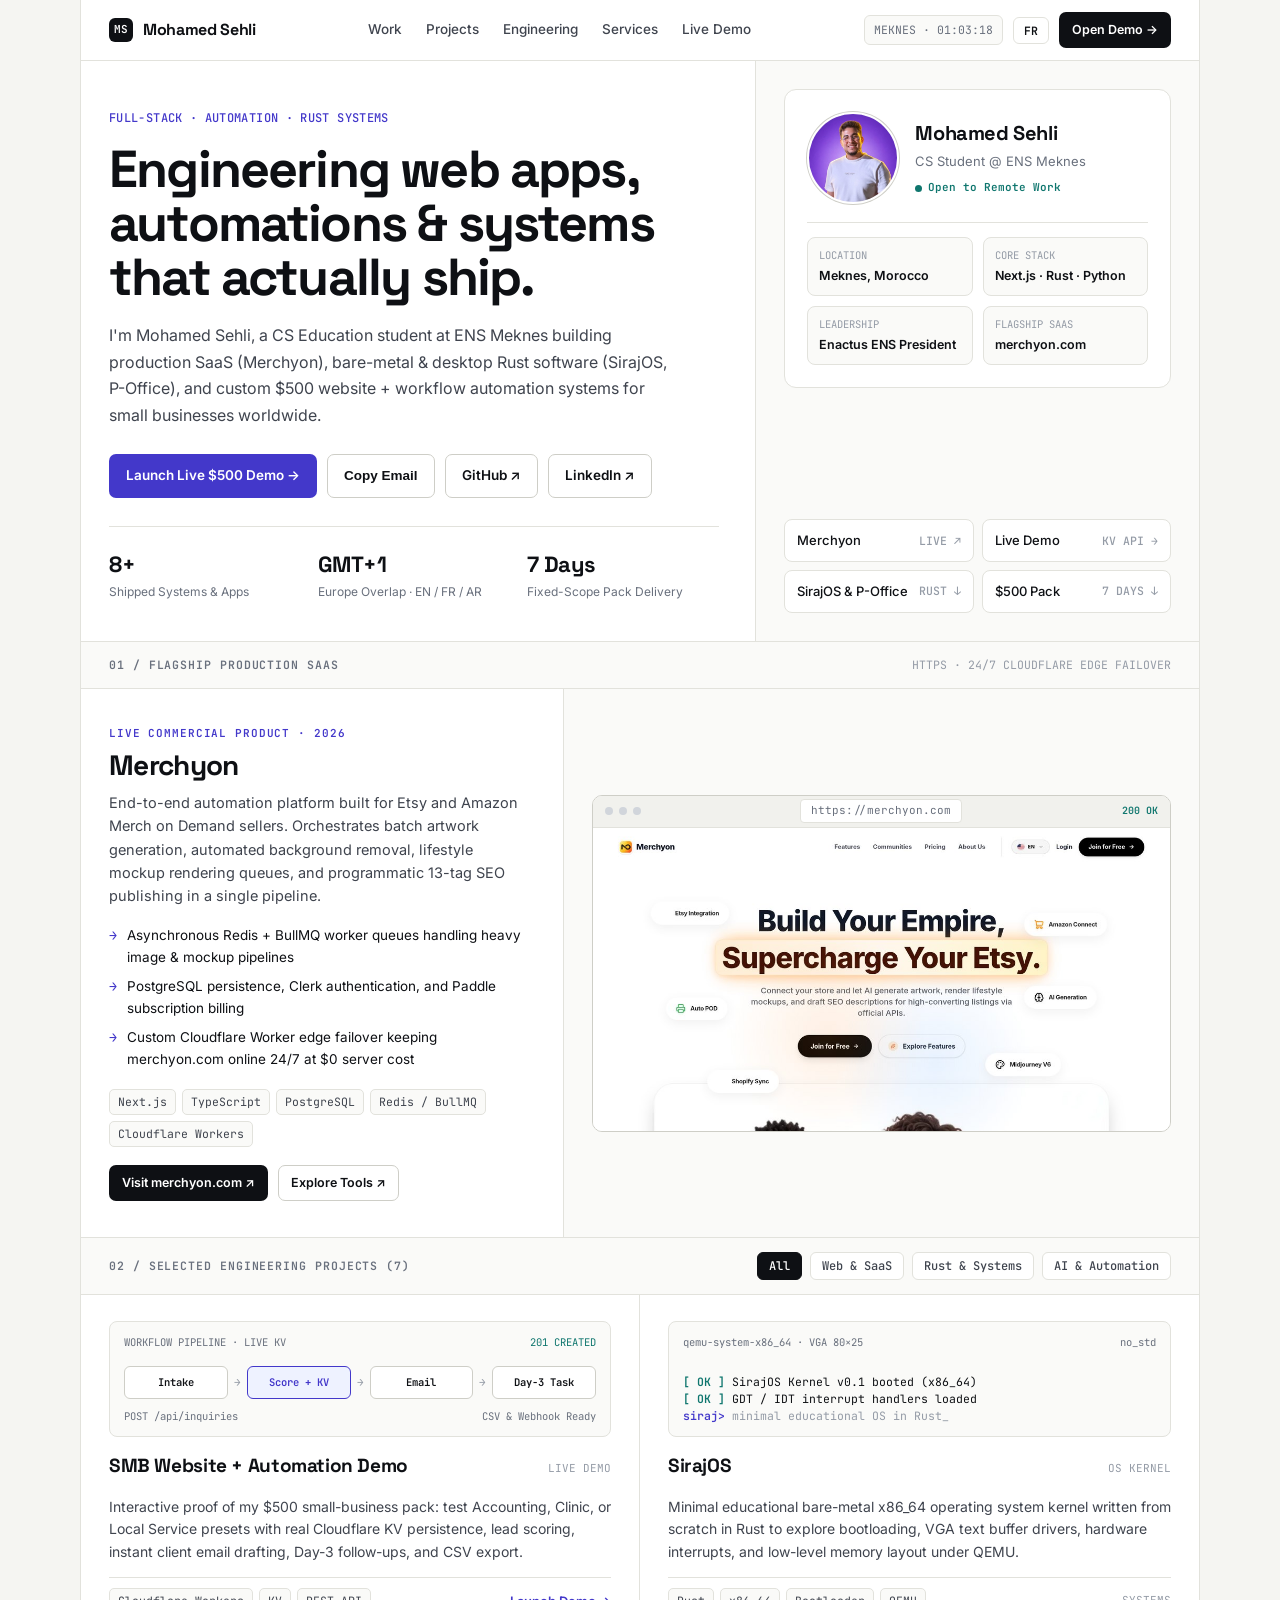
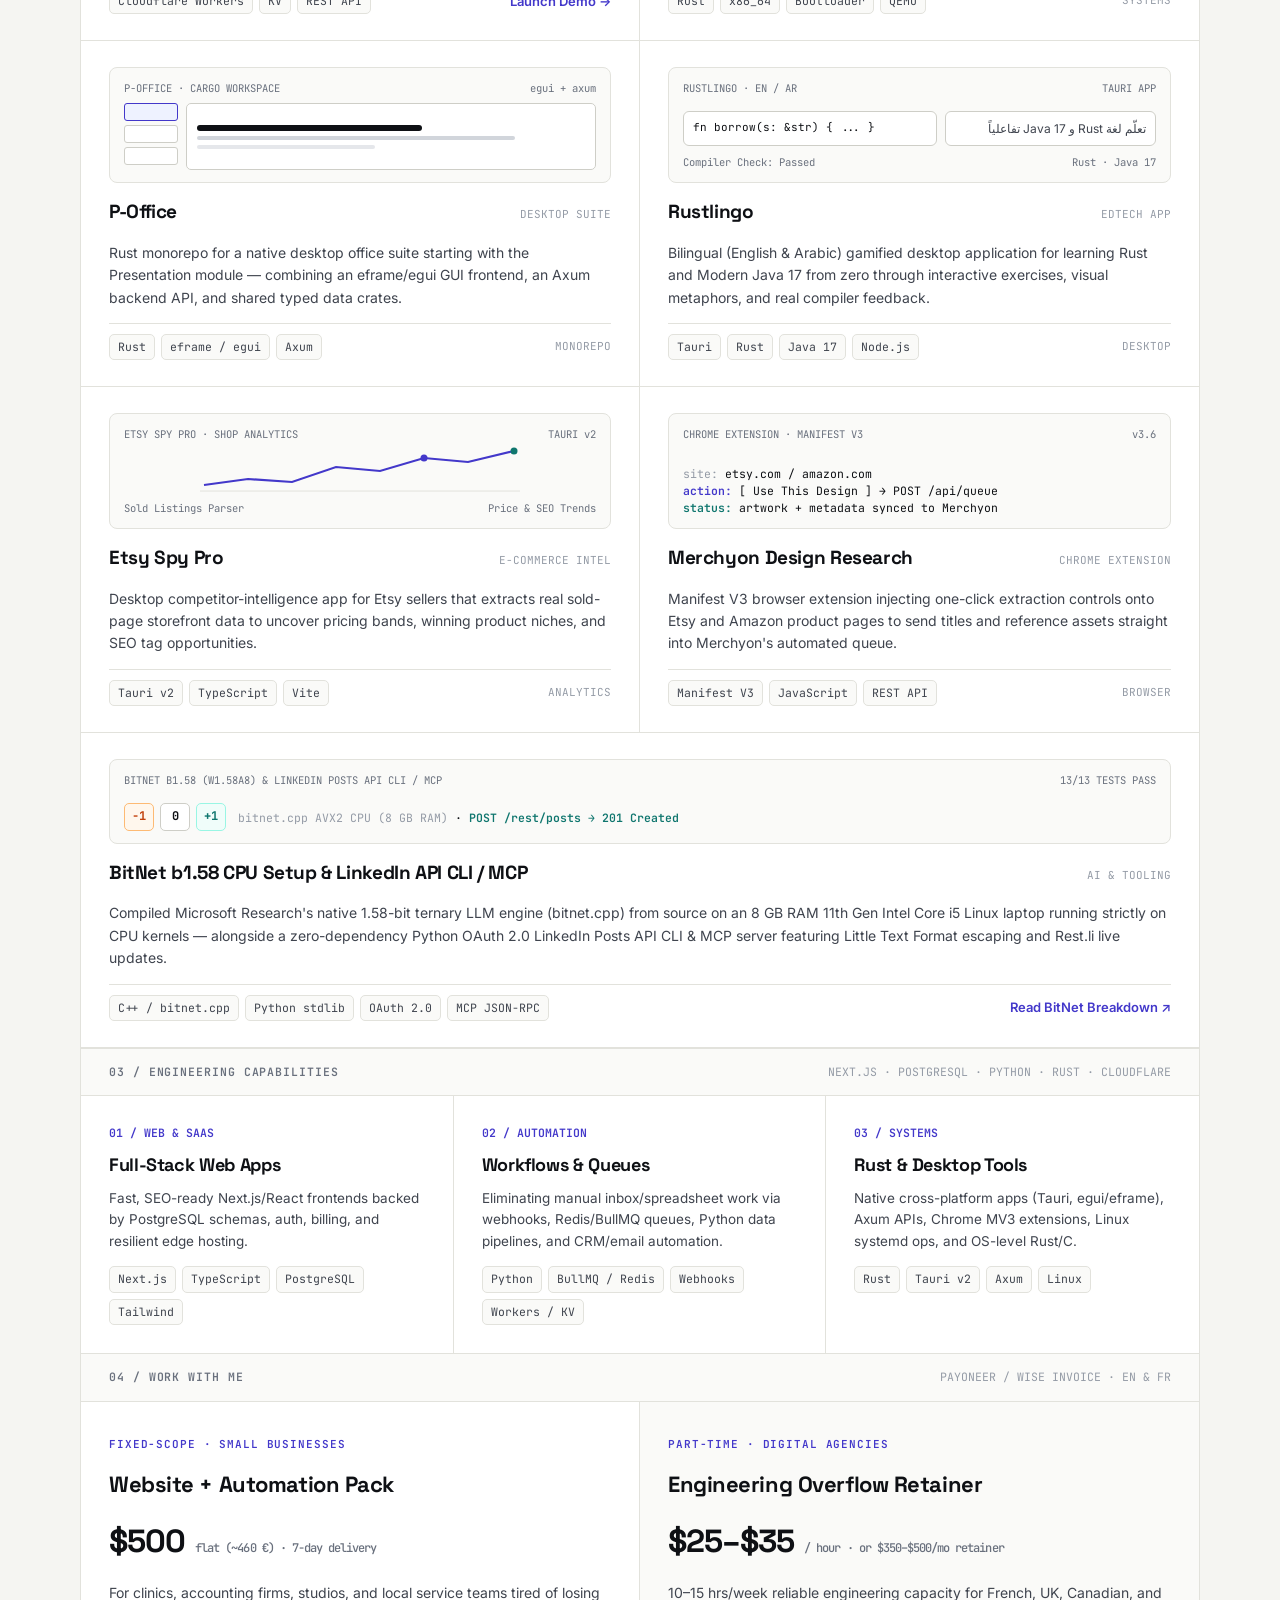
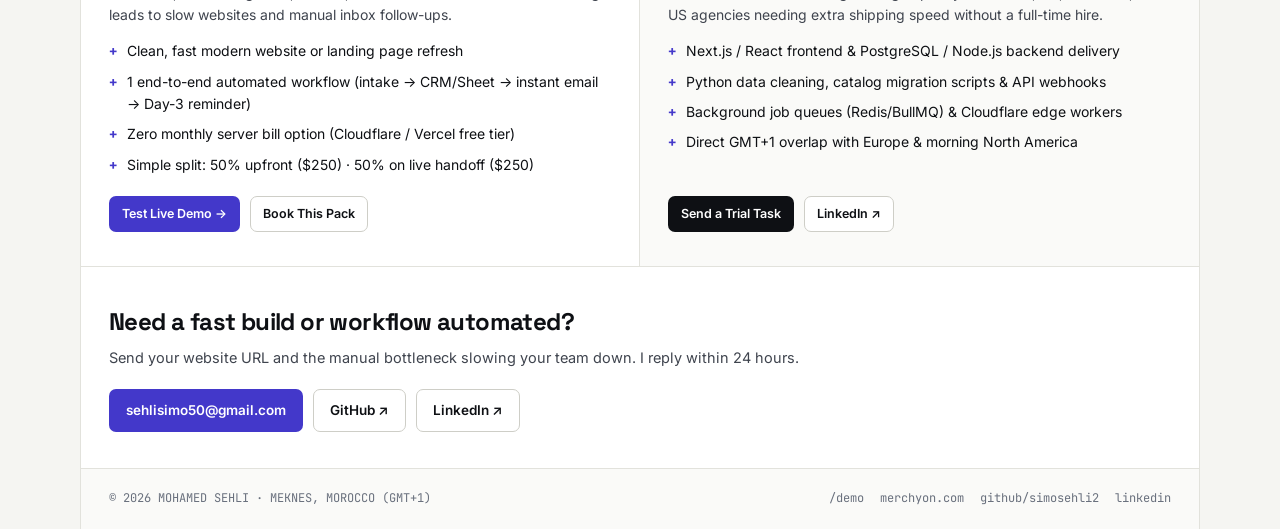
==== commit 8dd8d994: "Polish hero button row and quick-link card alignment" ====
--- a/index.html
+++ b/index.html
@@ -467,7 +467,7 @@
           </p>
           <div class="hero-actions">
             <a class="btn btn-accent" href="/demo" data-i18n="cta_demo">Launch Live $500 Demo →</a>
-            <button id="copyEmailBtn" class="btn btn-line" type="button" data-i18n="cta_copy">Copy sehlisimo50@gmail.com</button>
+            <button id="copyEmailBtn" class="btn btn-line" type="button" data-i18n="cta_copy">Copy Email</button>
             <a class="btn btn-line" href="https://github.com/simosehli2" target="_blank" rel="noopener">GitHub ↗</a>
             <a class="btn btn-line" href="https://www.linkedin.com/in/mohamed-sehli" target="_blank" rel="noopener">LinkedIn ↗</a>
           </div>
@@ -524,7 +524,7 @@
 
         <div class="quick-links">
           <a class="qlink" href="https://merchyon.com" target="_blank" rel="noopener">Merchyon <span>LIVE ↗</span></a>
-          <a class="qlink" href="/demo">Automation Demo <span>KV API →</span></a>
+          <a class="qlink" href="/demo">Live Demo <span>KV API →</span></a>
           <a class="qlink" href="#projects">SirajOS &amp; P-Office <span>RUST ↓</span></a>
           <a class="qlink" href="#services">$500 Pack <span>7 DAYS ↓</span></a>
         </div>
@@ -905,7 +905,7 @@
         hero_kicker: "FULL-STACK · AUTOMATION · RUST SYSTEMS",
         hero_title: "Engineering web apps, automations & systems that actually ship.",
         hero_sub: "I'm Mohamed Sehli, a CS Education student at ENS Meknes building production SaaS (Merchyon), bare-metal & desktop Rust software (SirajOS, P-Office), and custom $500 website + workflow automation systems for small businesses worldwide.",
-        cta_demo: "Launch Live $500 Demo →", cta_copy: "Copy sehlisimo50@gmail.com",
+        cta_demo: "Launch Live $500 Demo →", cta_copy: "Copy Email",
         st_1: "Shipped Systems & Apps", st_2: "Europe Overlap · EN / FR / AR", st_3: "Fixed-Scope Pack Delivery",
         card_role: "CS Student @ ENS Meknes", card_avail: "Open to Remote Work",
         v1_k: "Location", v2_k: "Core Stack", v3_k: "Leadership", v4_k: "Flagship SaaS",
@@ -952,7 +952,7 @@
         hero_kicker: "FULL-STACK · AUTOMATISATION · SYSTÈMES RUST",
         hero_title: "Je conçois des apps web, automatisations et systèmes prêts pour la production.",
         hero_sub: "Je suis Mohamed Sehli, étudiant en informatique à l'ENS Meknès (Maroc). Je développe le SaaS Merchyon, des systèmes Rust (SirajOS, P-Office) et des packs Site Web + Automatisation à 500 $ (~460 €) pour PME et agences.",
-        cta_demo: "Tester la Démo Pack 500 $ →", cta_copy: "Copier sehlisimo50@gmail.com",
+        cta_demo: "Tester la Démo Pack 500 $ →", cta_copy: "Copier l'e-mail",
         st_1: "Systèmes & Apps Livrés", st_2: "Fuseau France · FR / EN / AR", st_3: "Livraison Pack Clé en Main",
         card_role: "Étudiant Info @ ENS Meknès", card_avail: "Disponible en Télétravail",
         v1_k: "Localisation", v2_k: "Stack Clé", v3_k: "Leadership", v4_k: "SaaS Phare",
